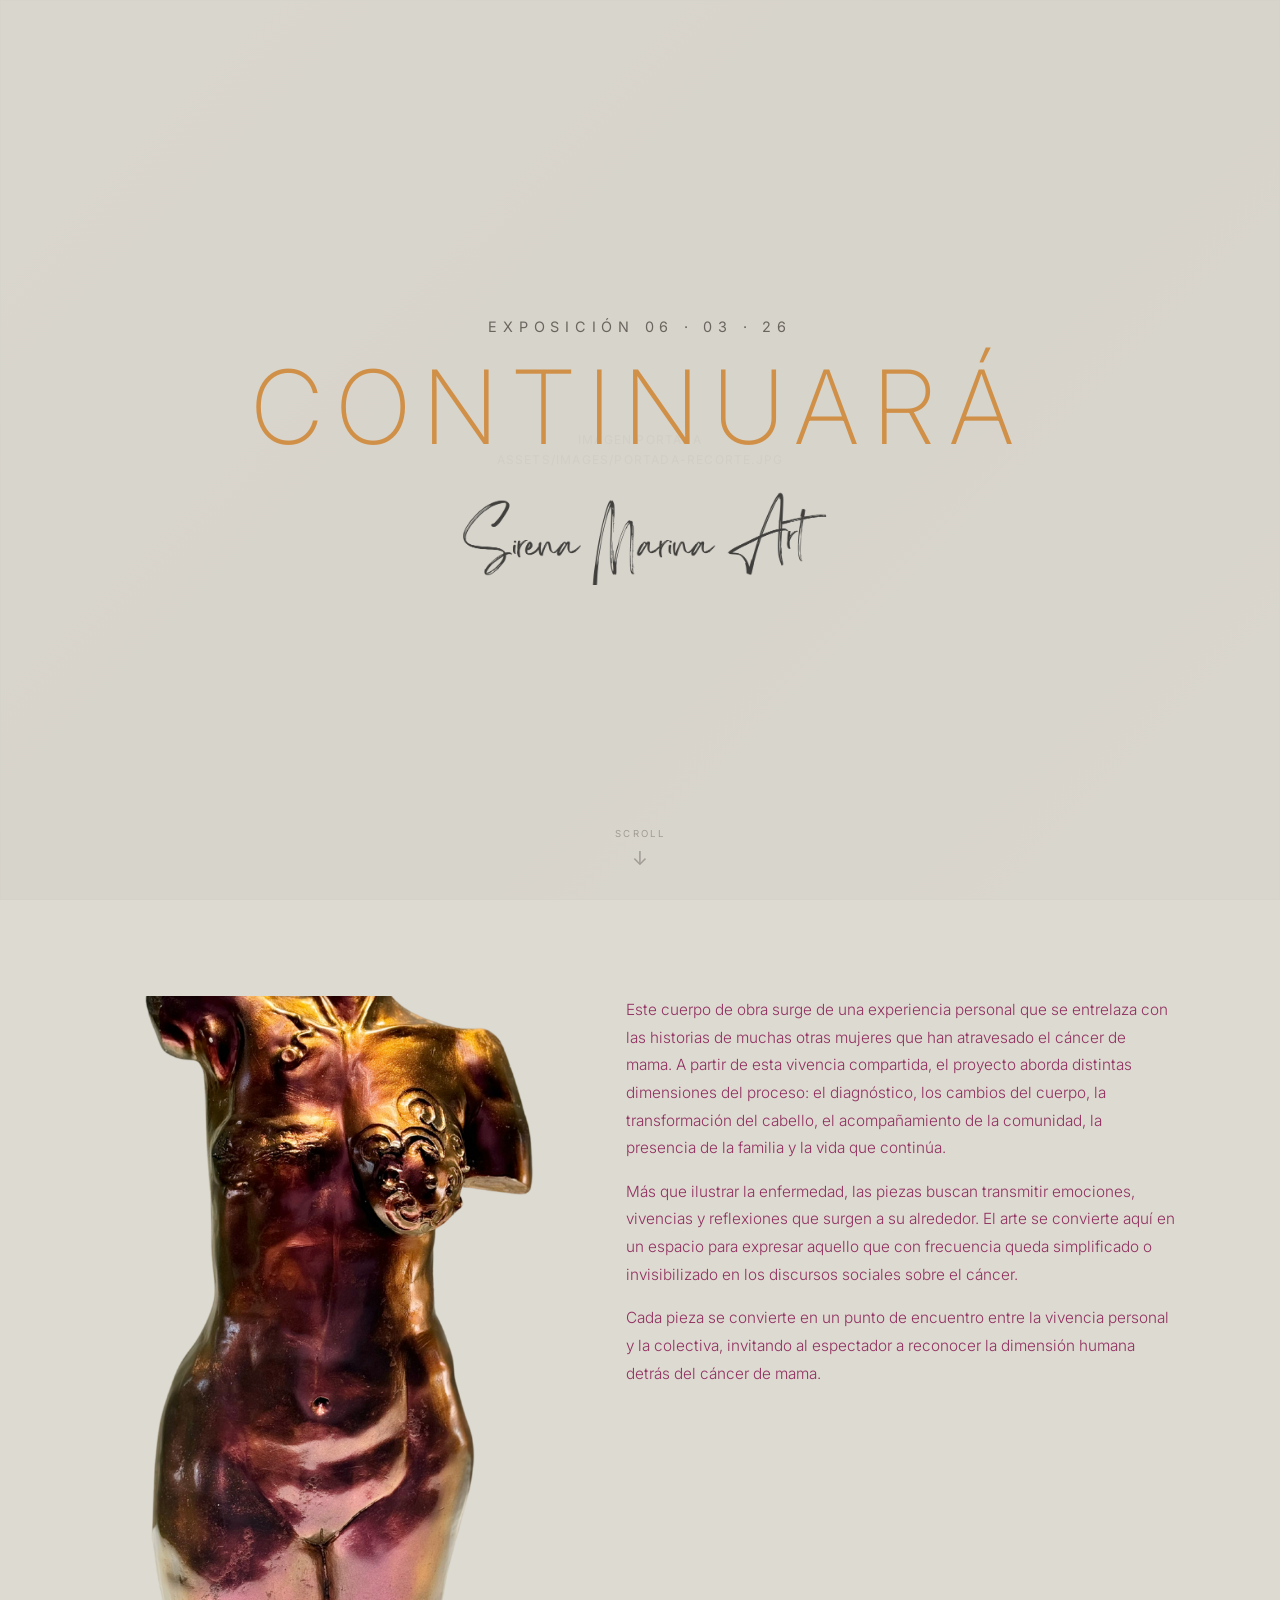
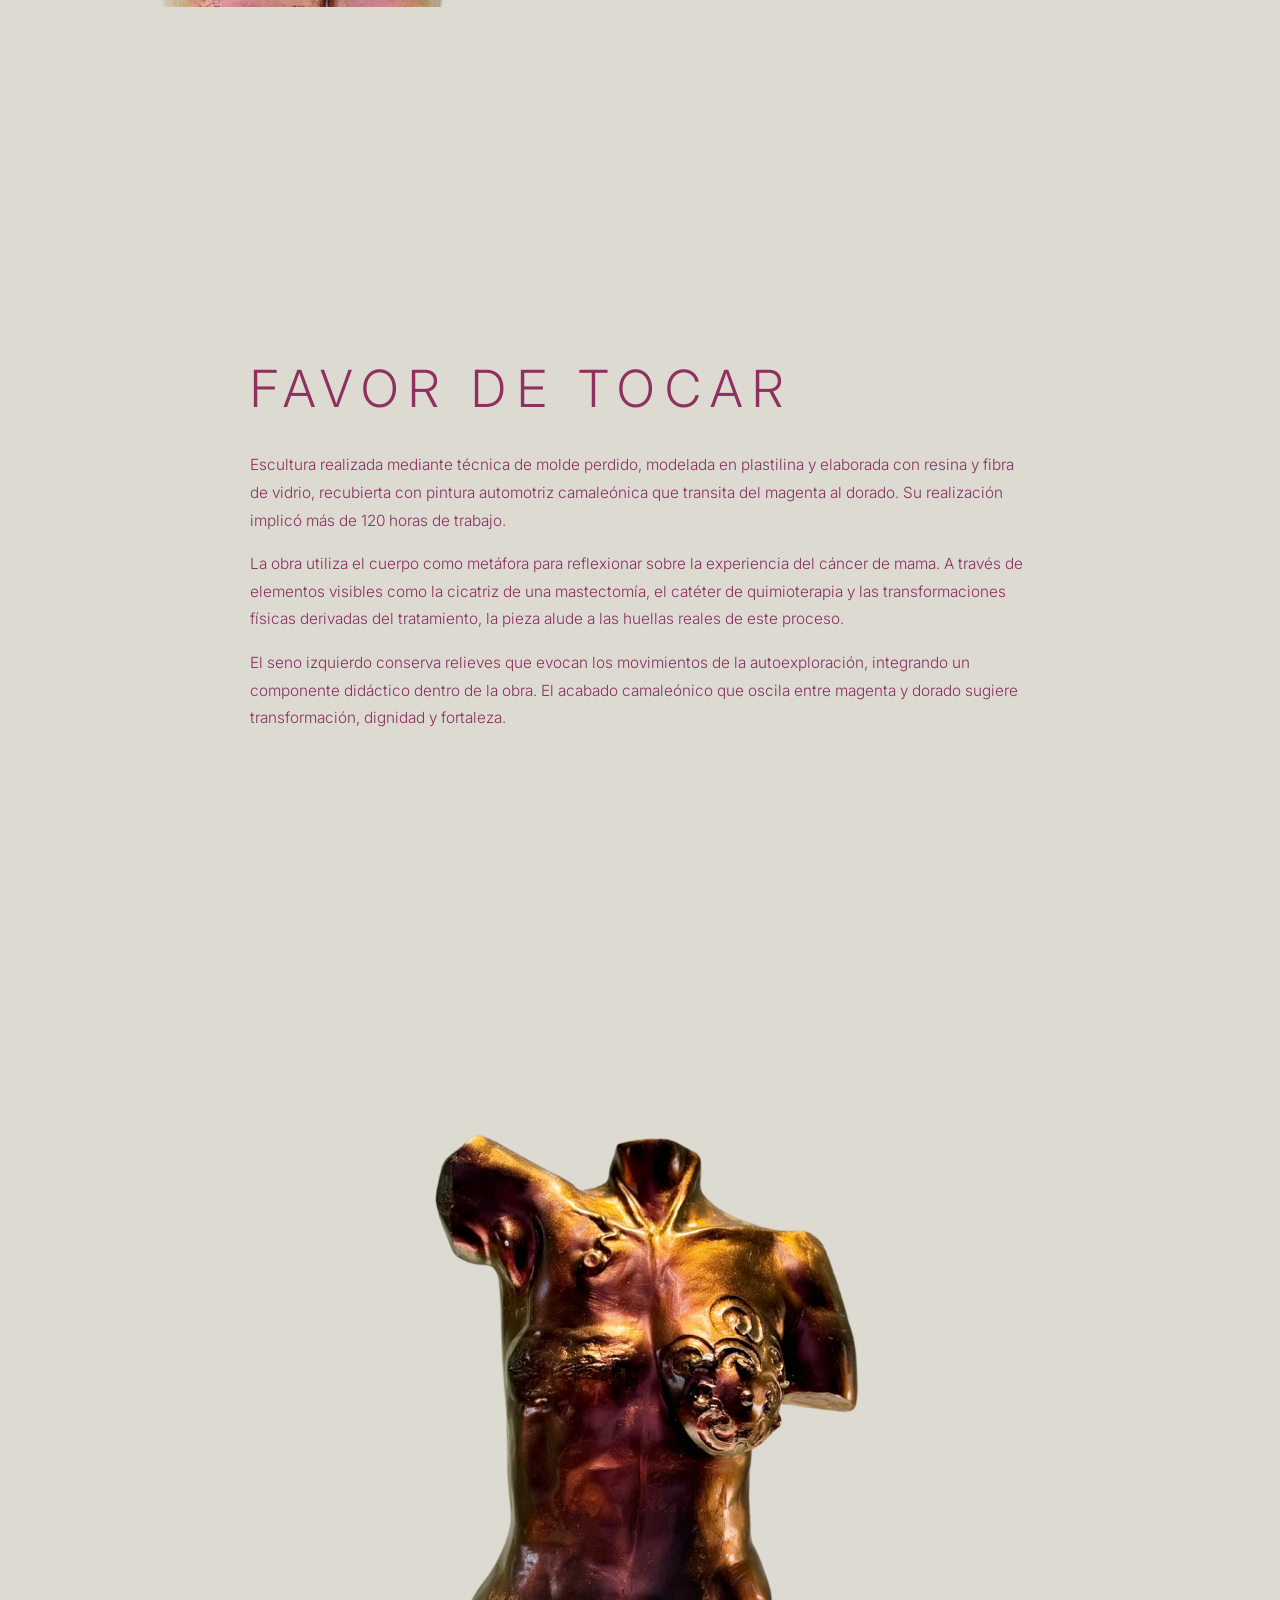
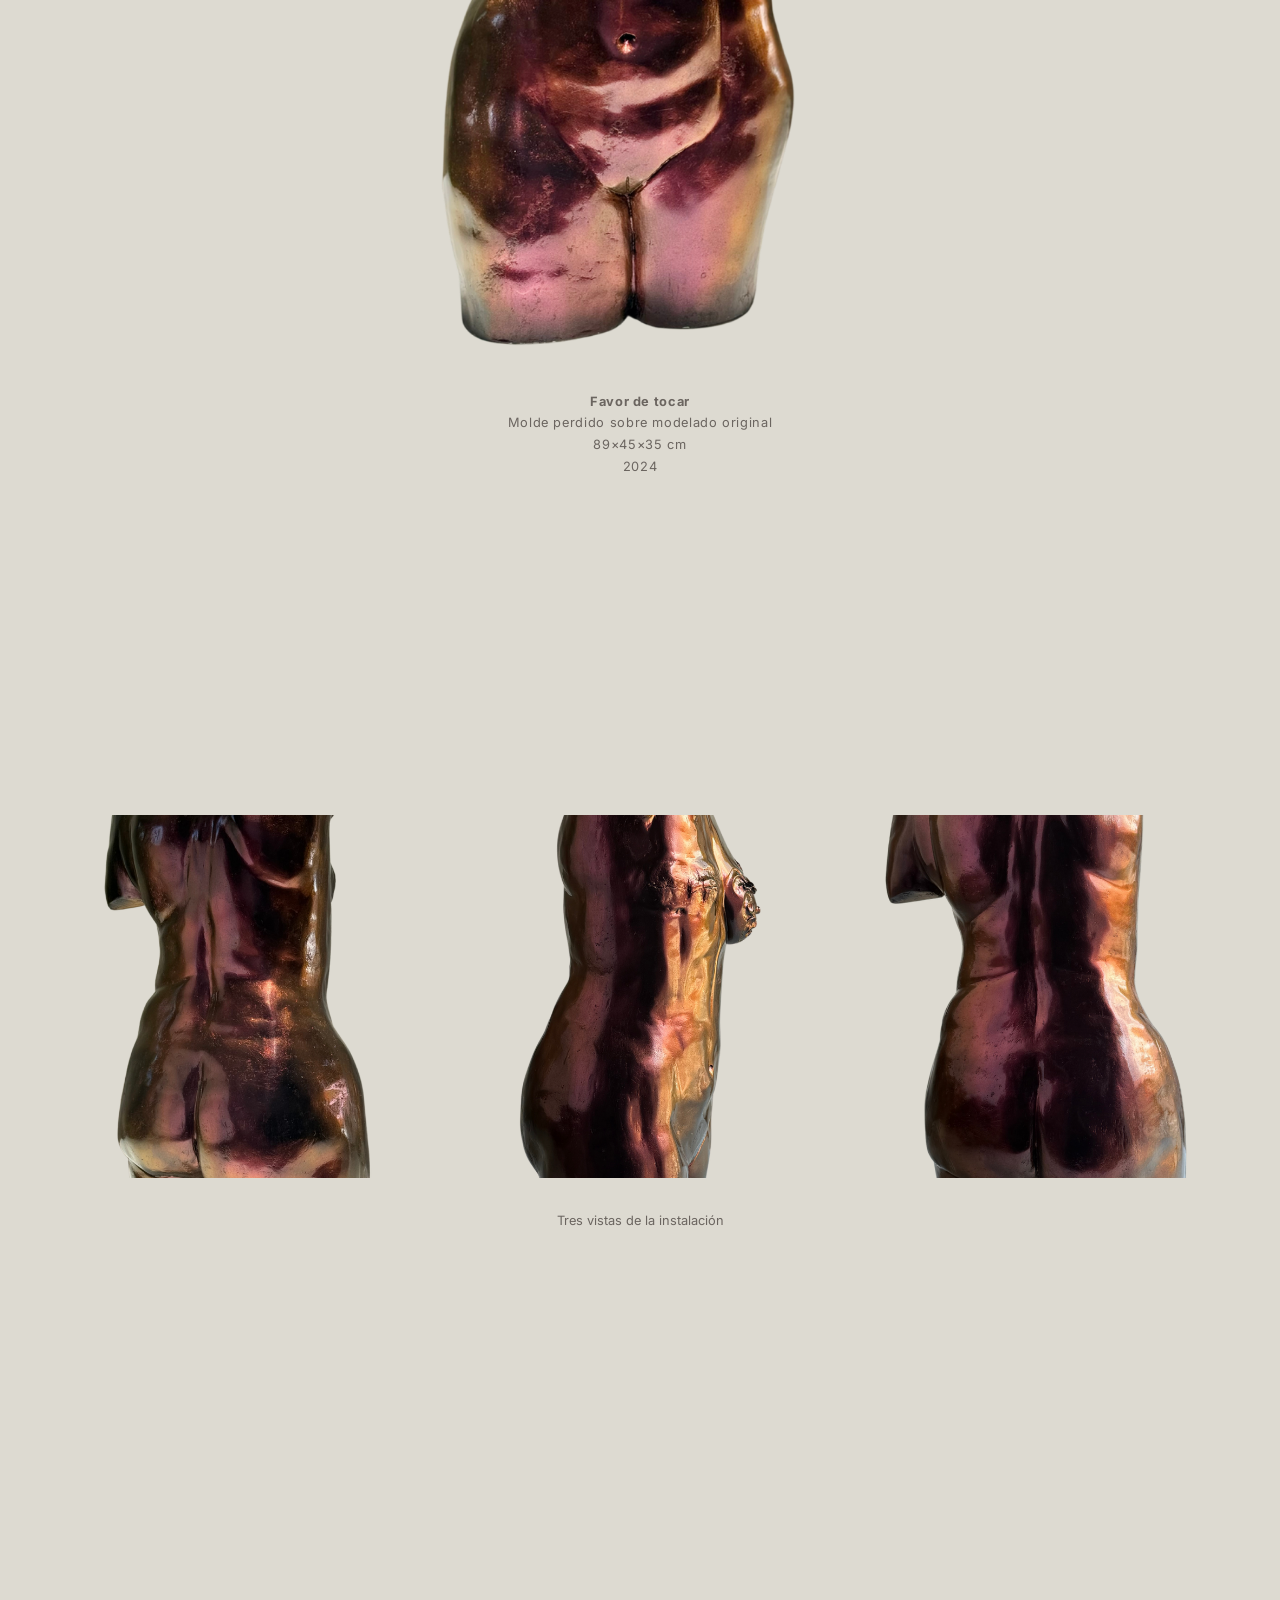
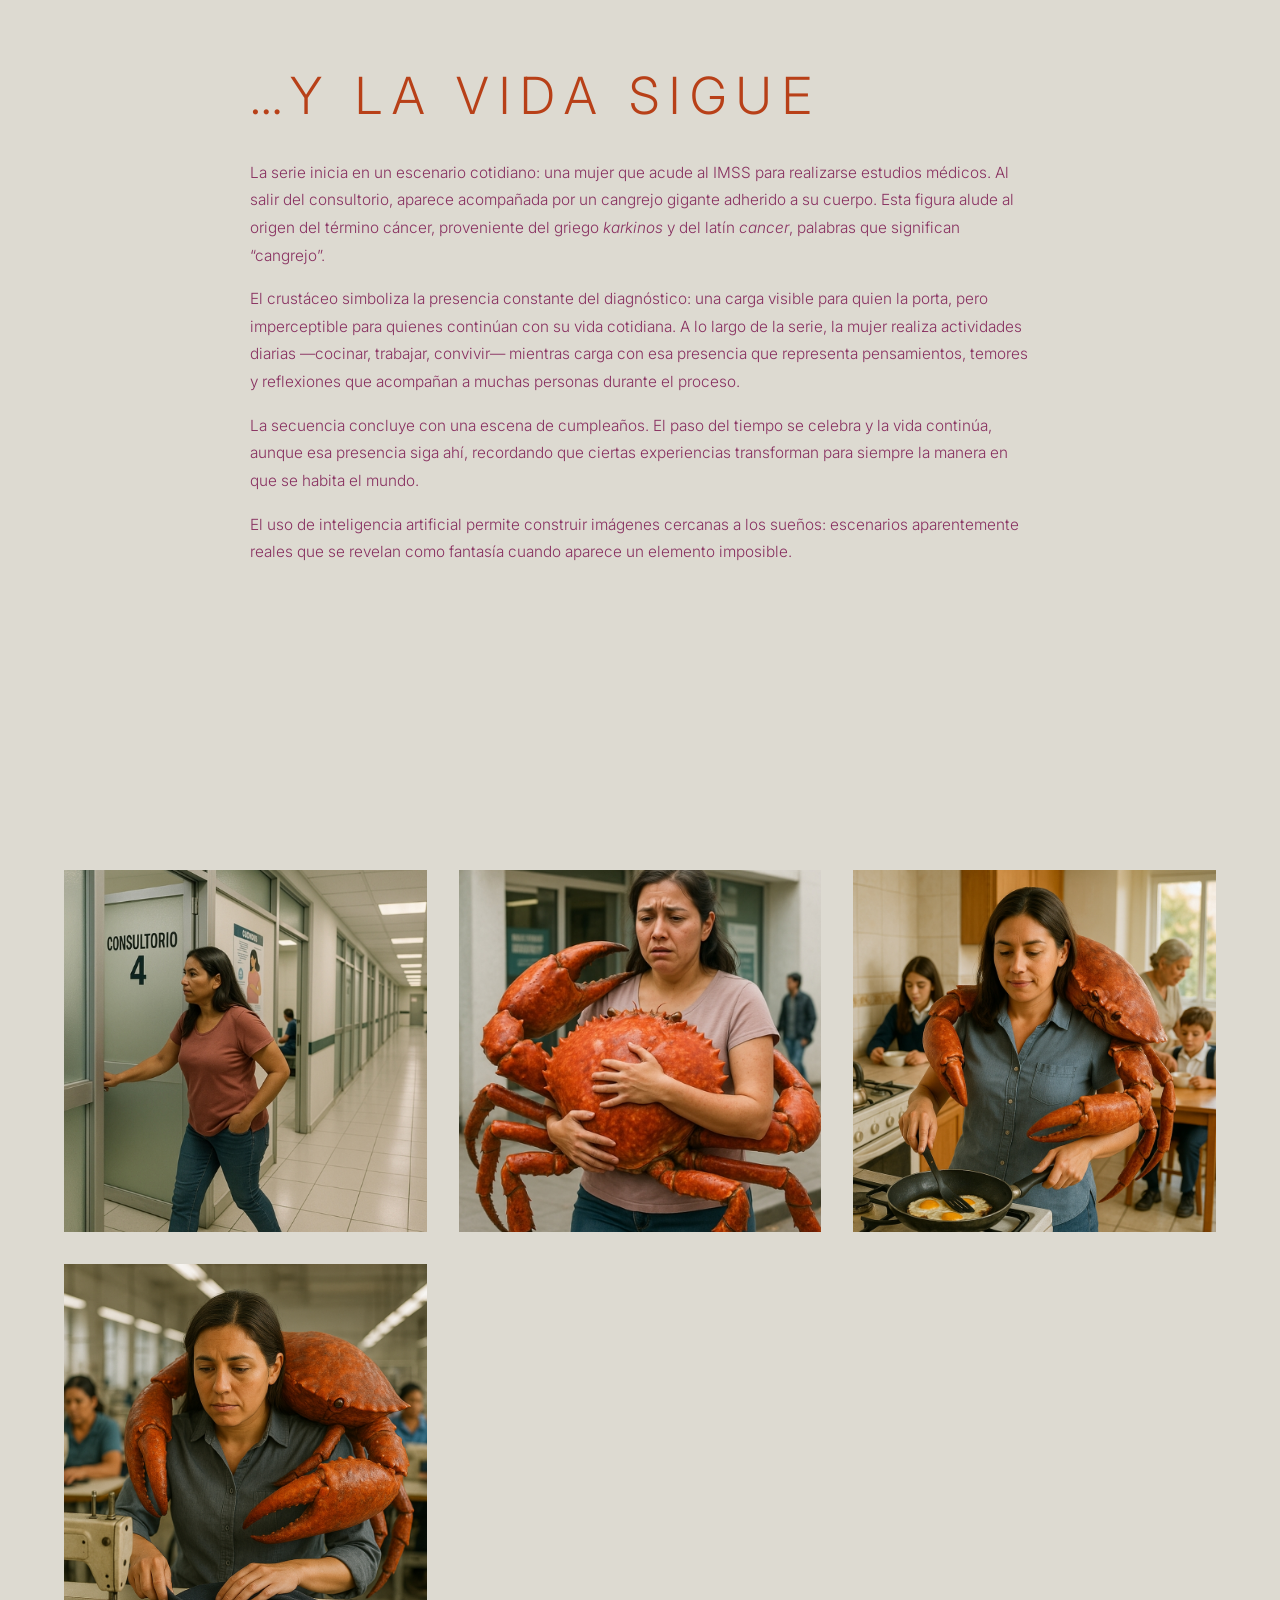
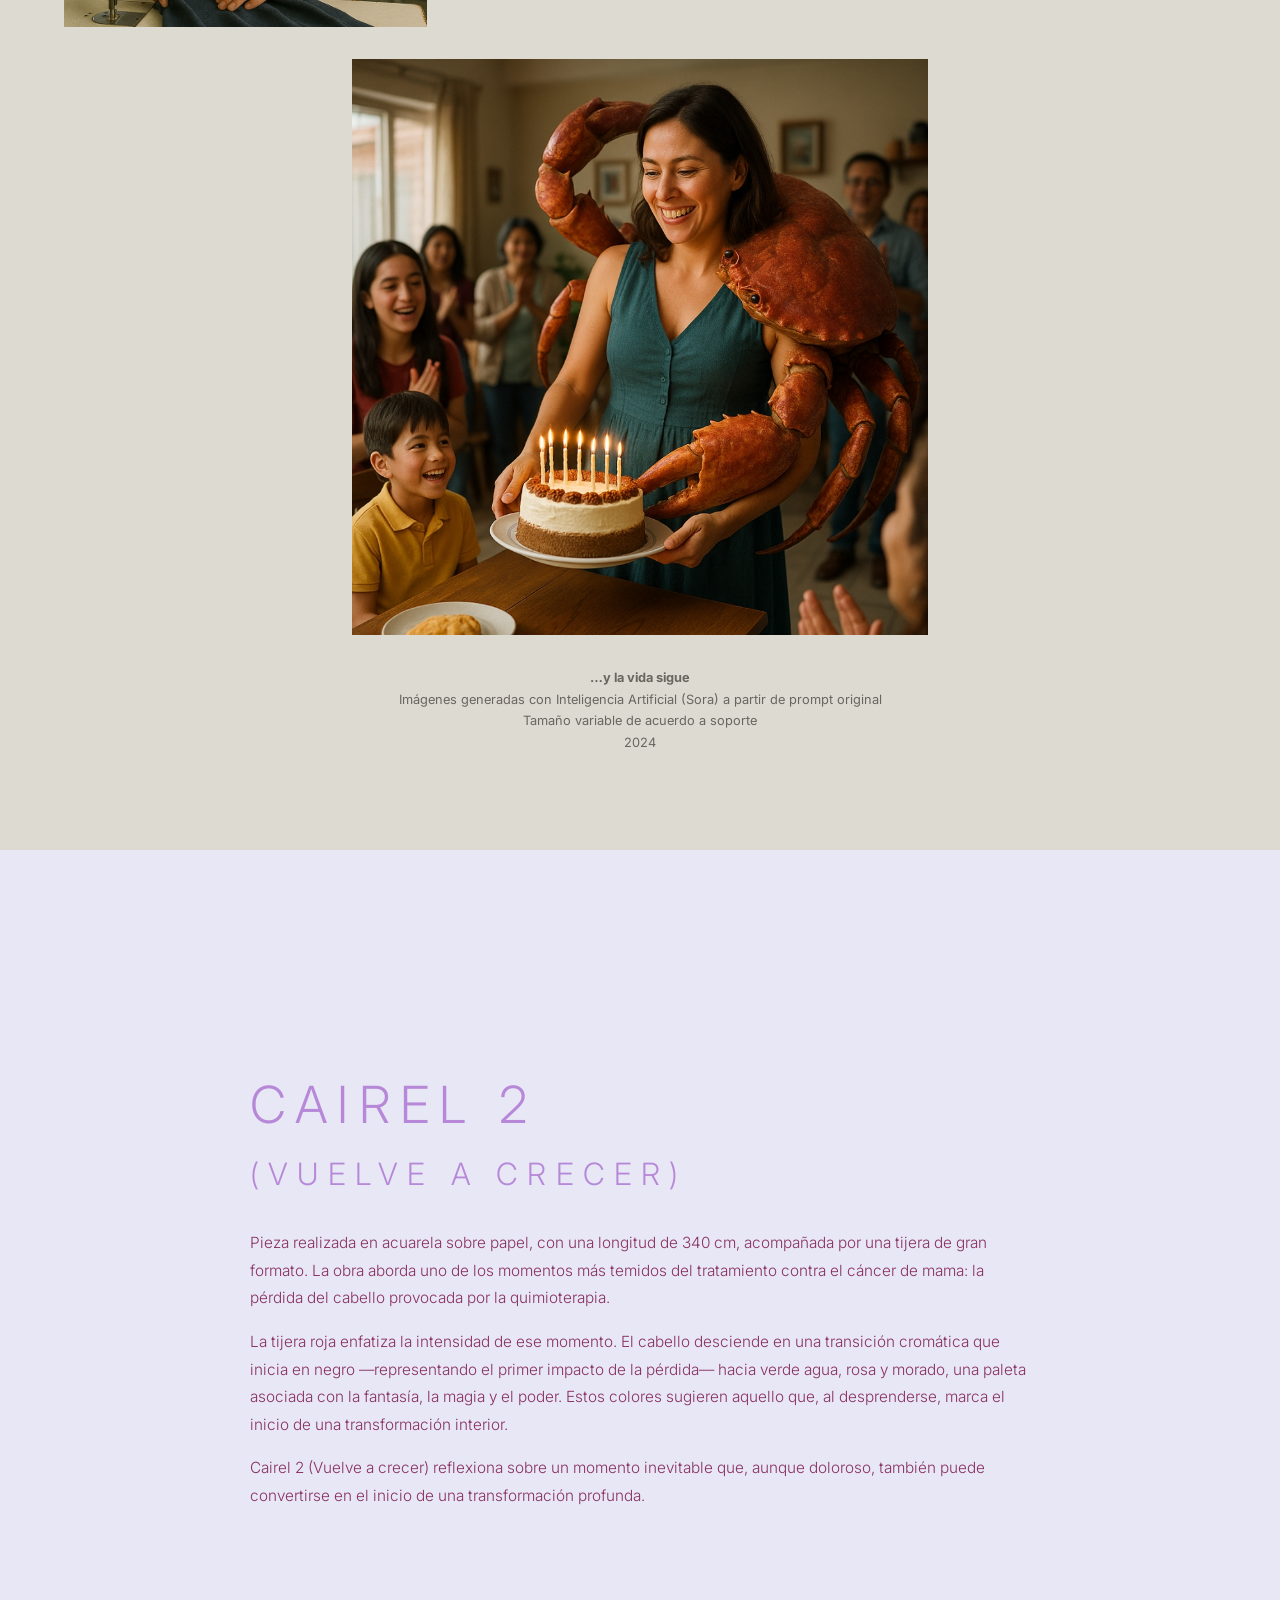
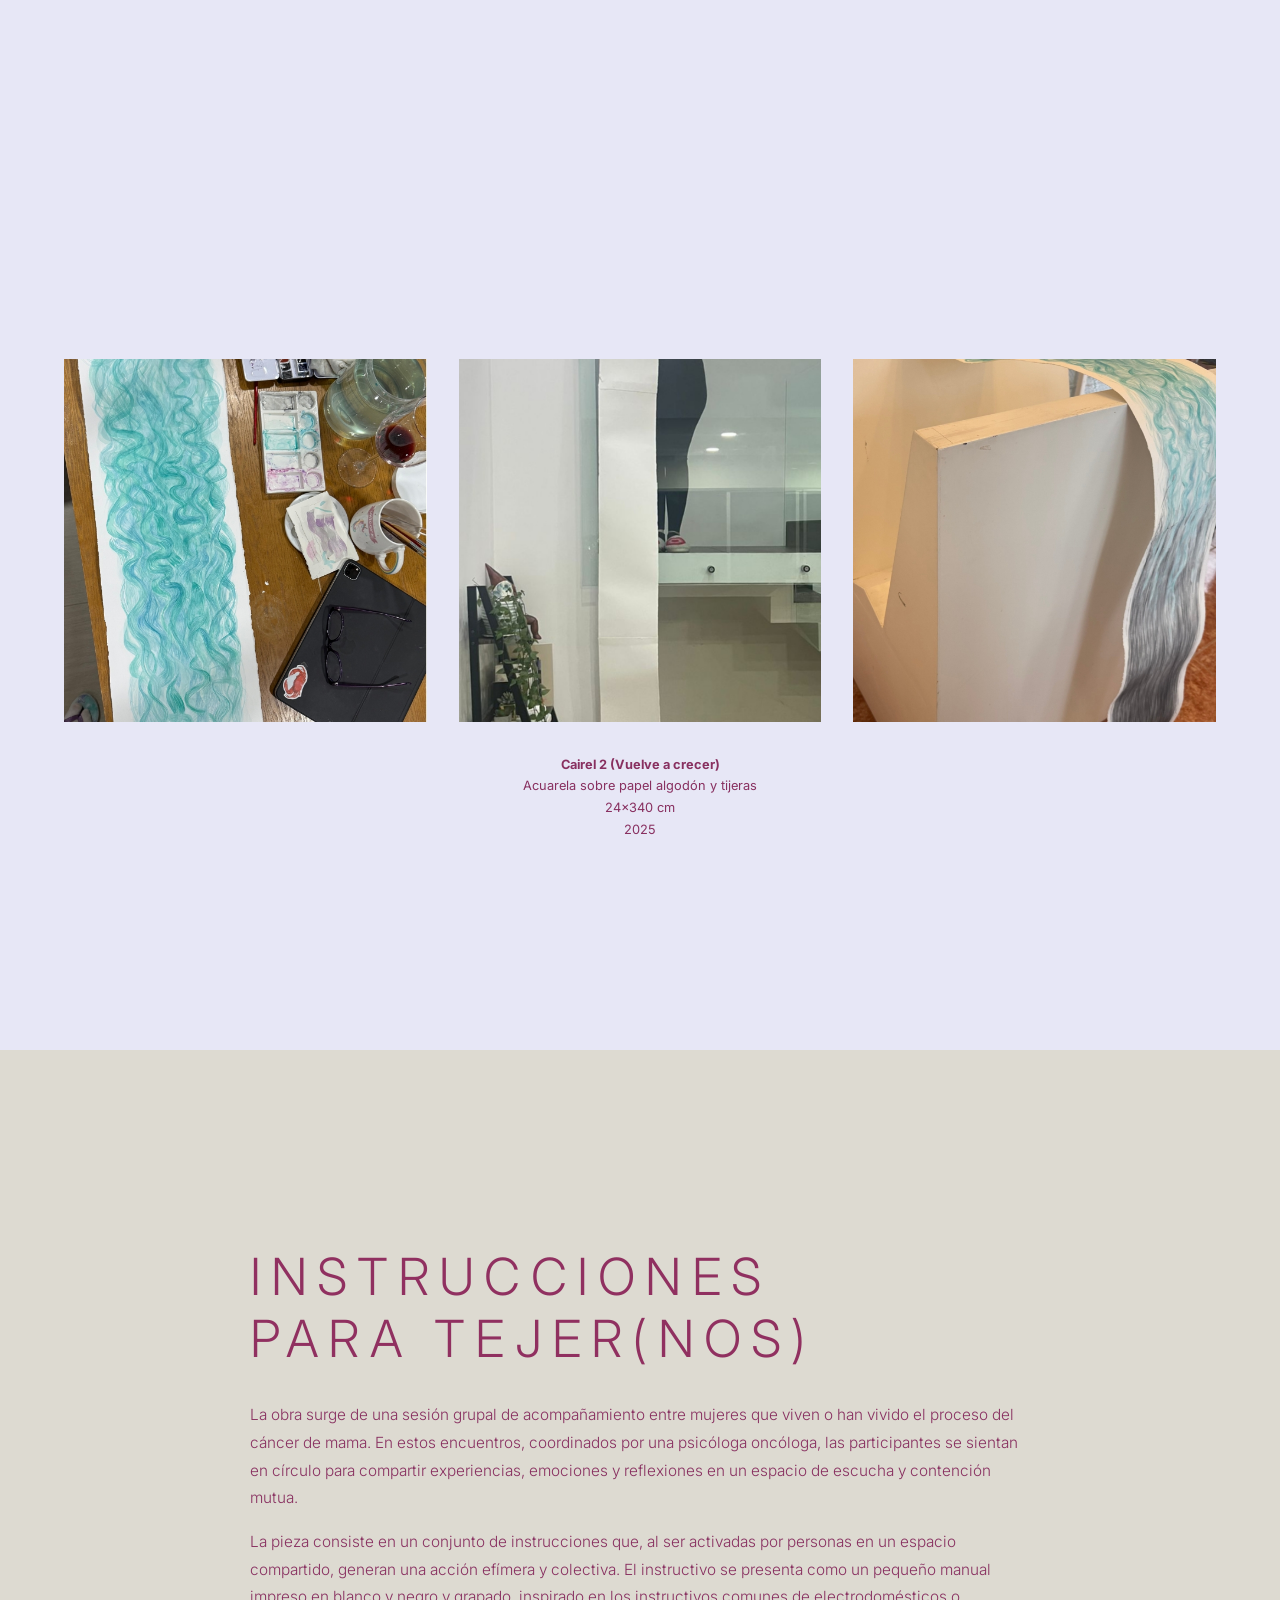
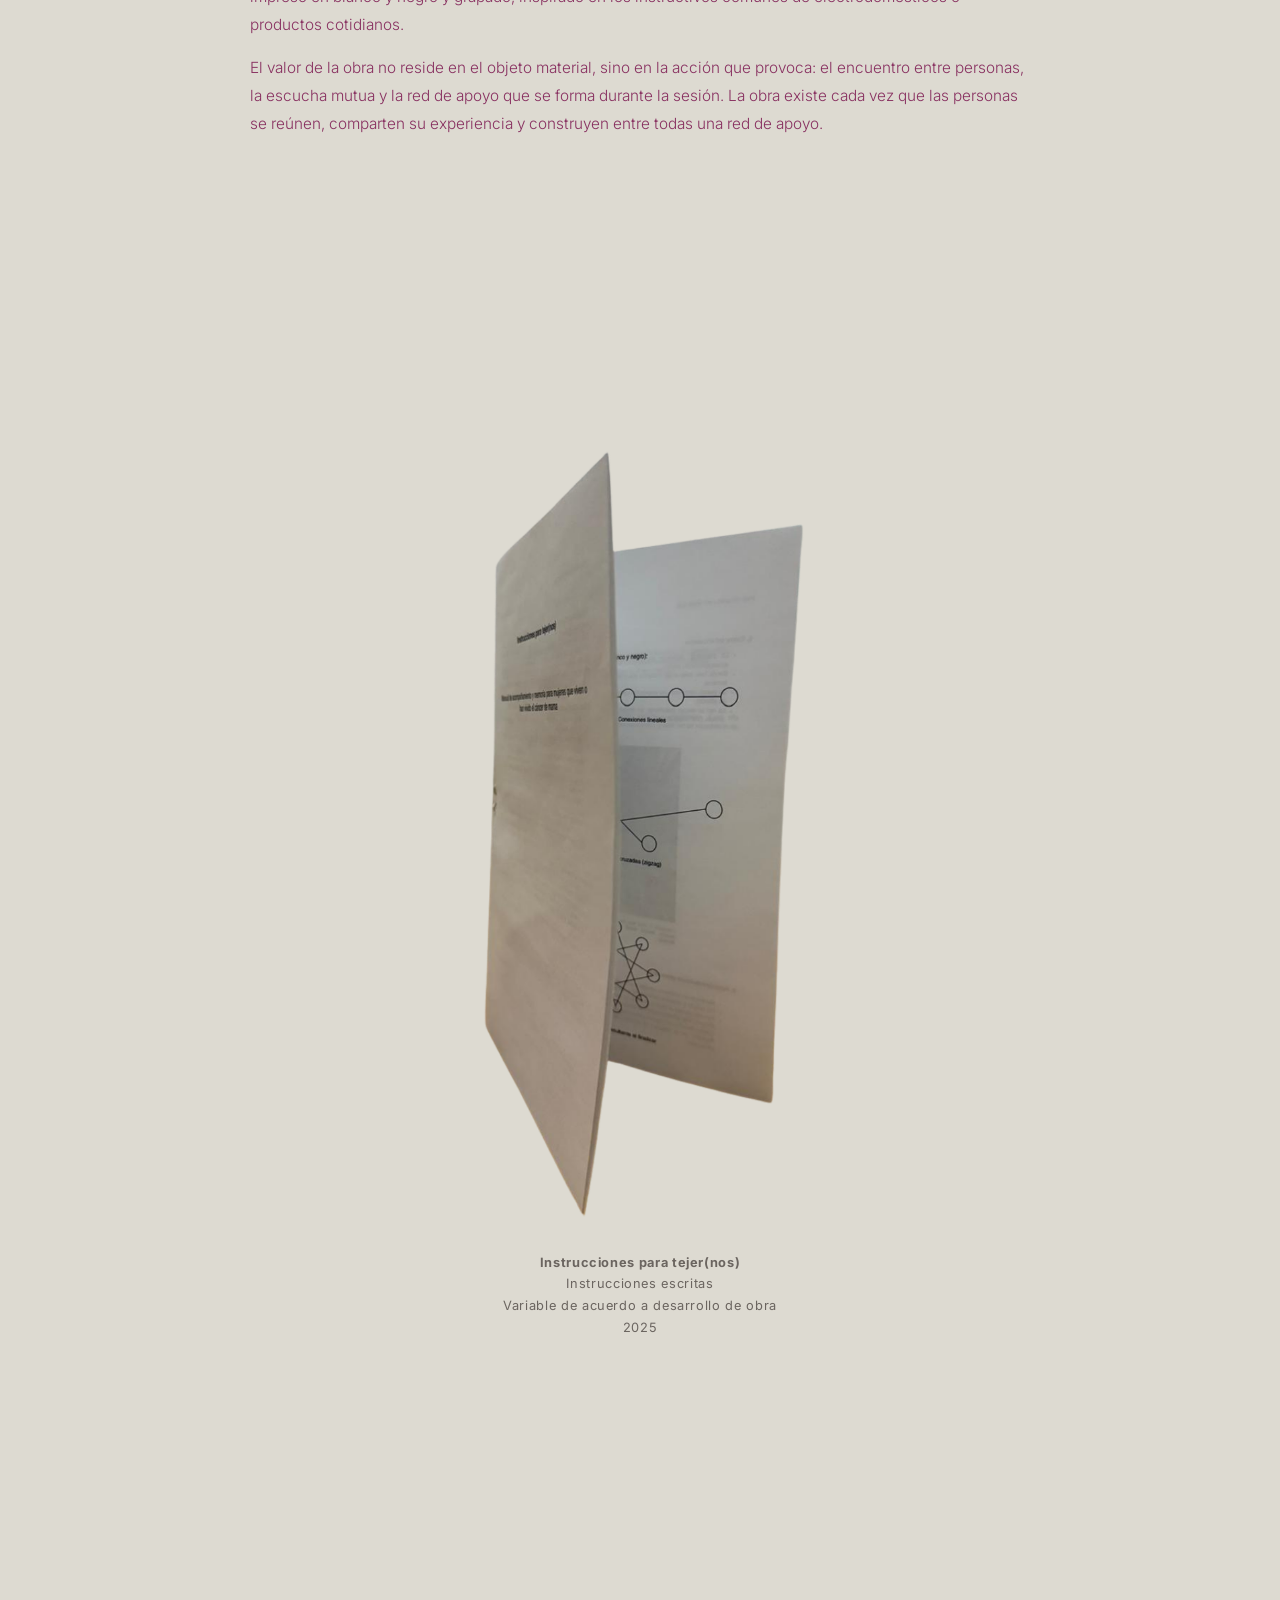
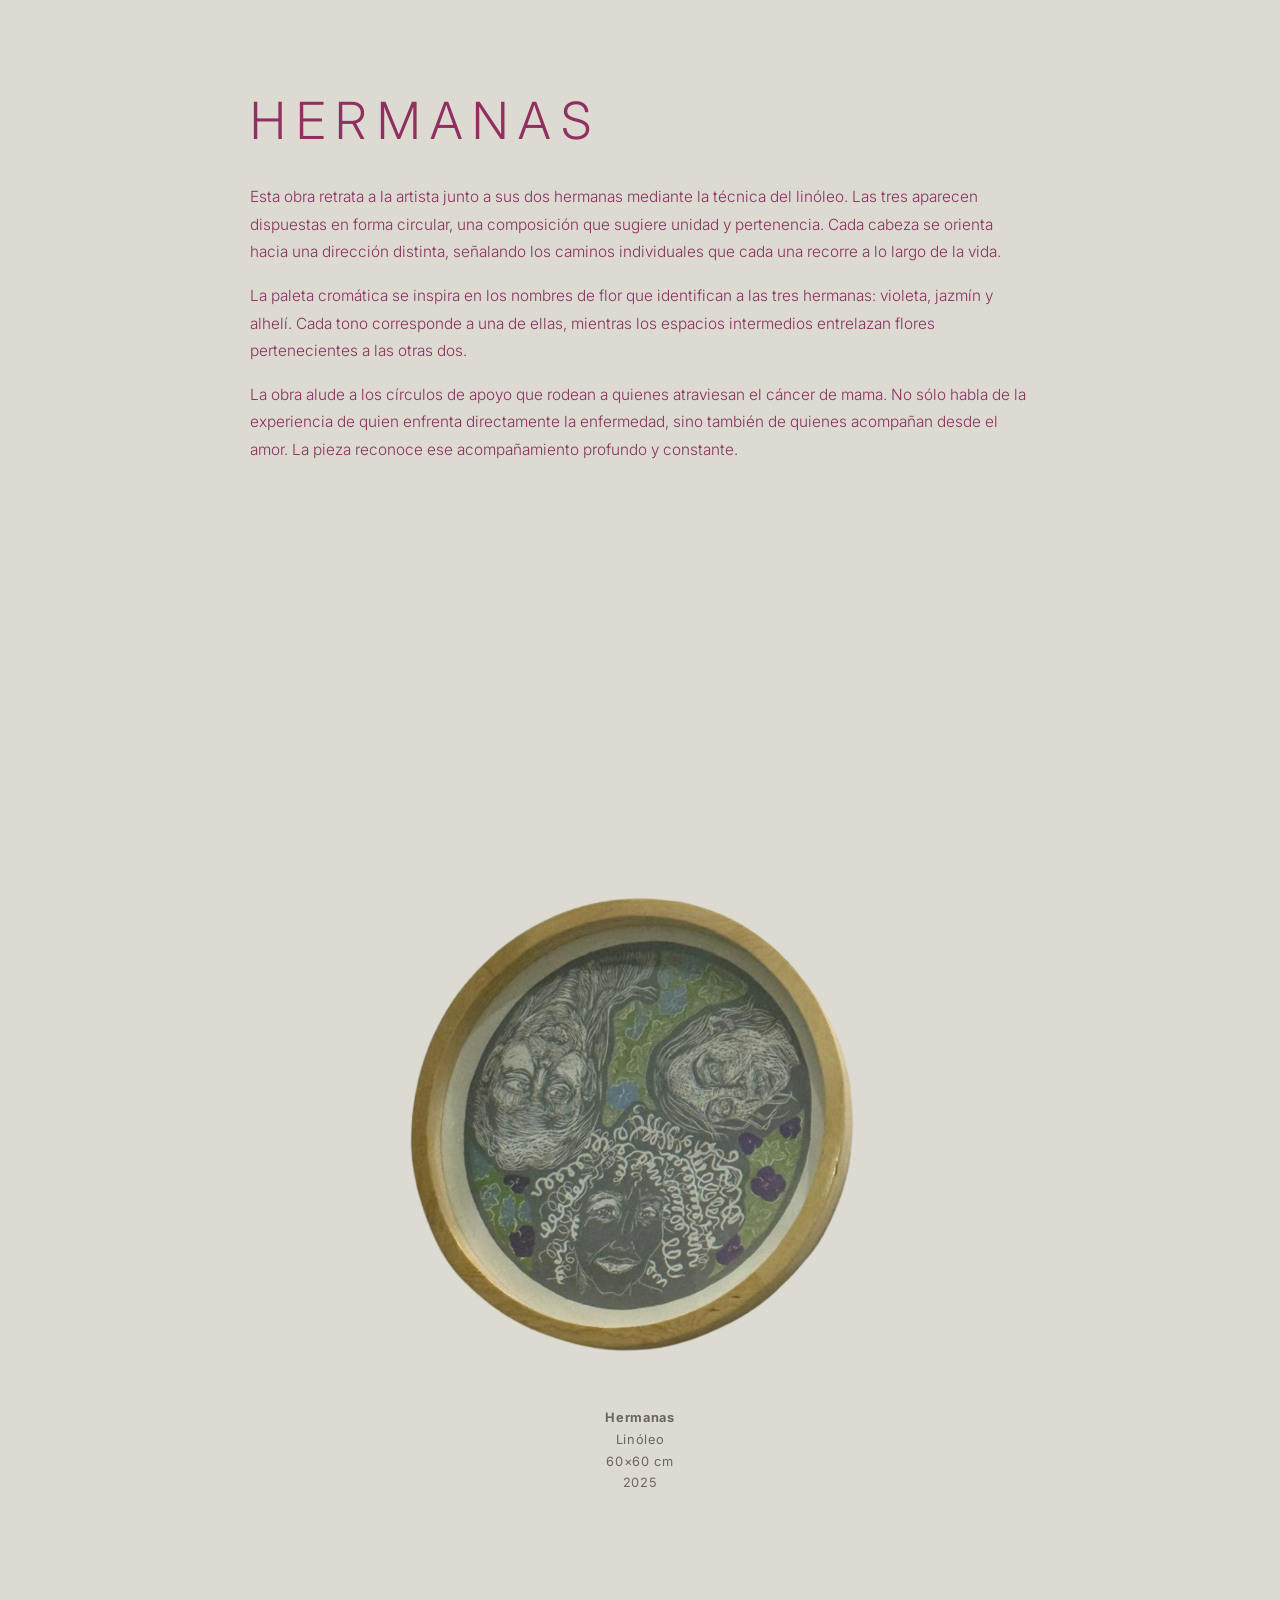
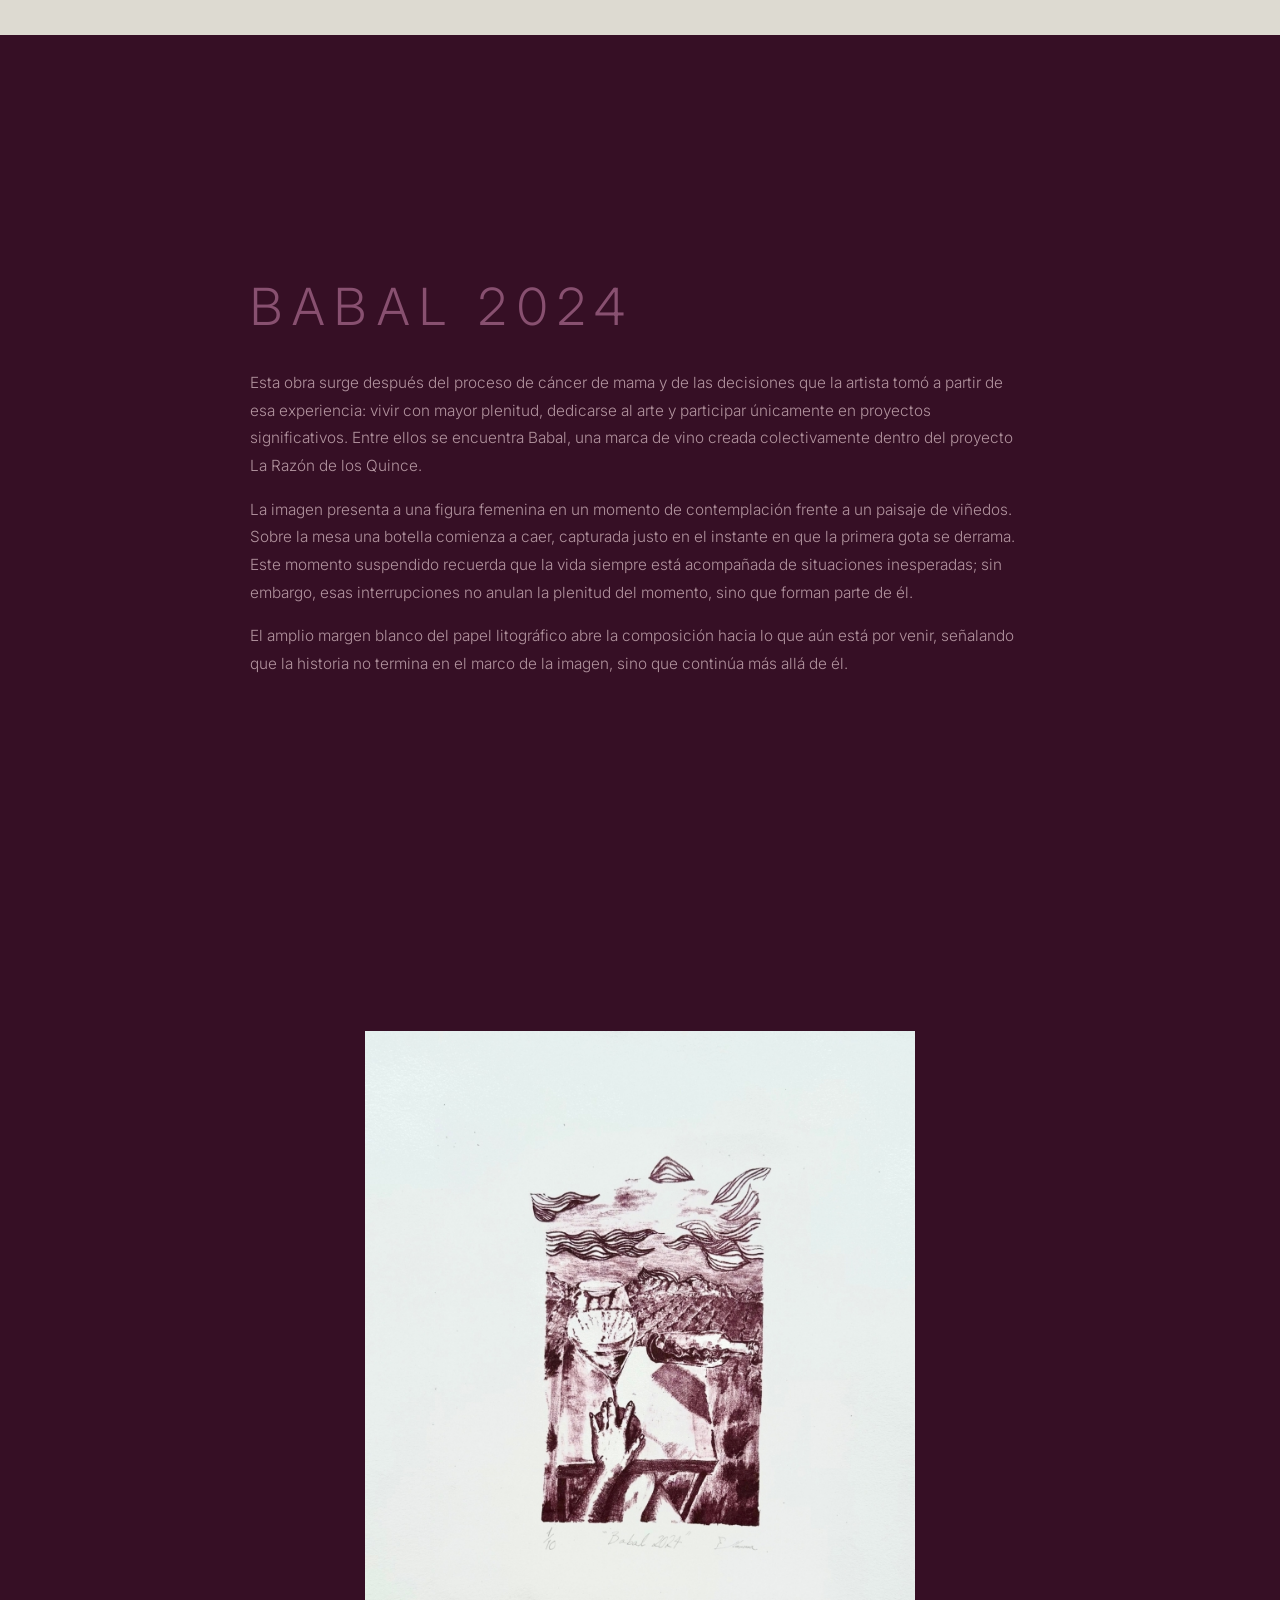
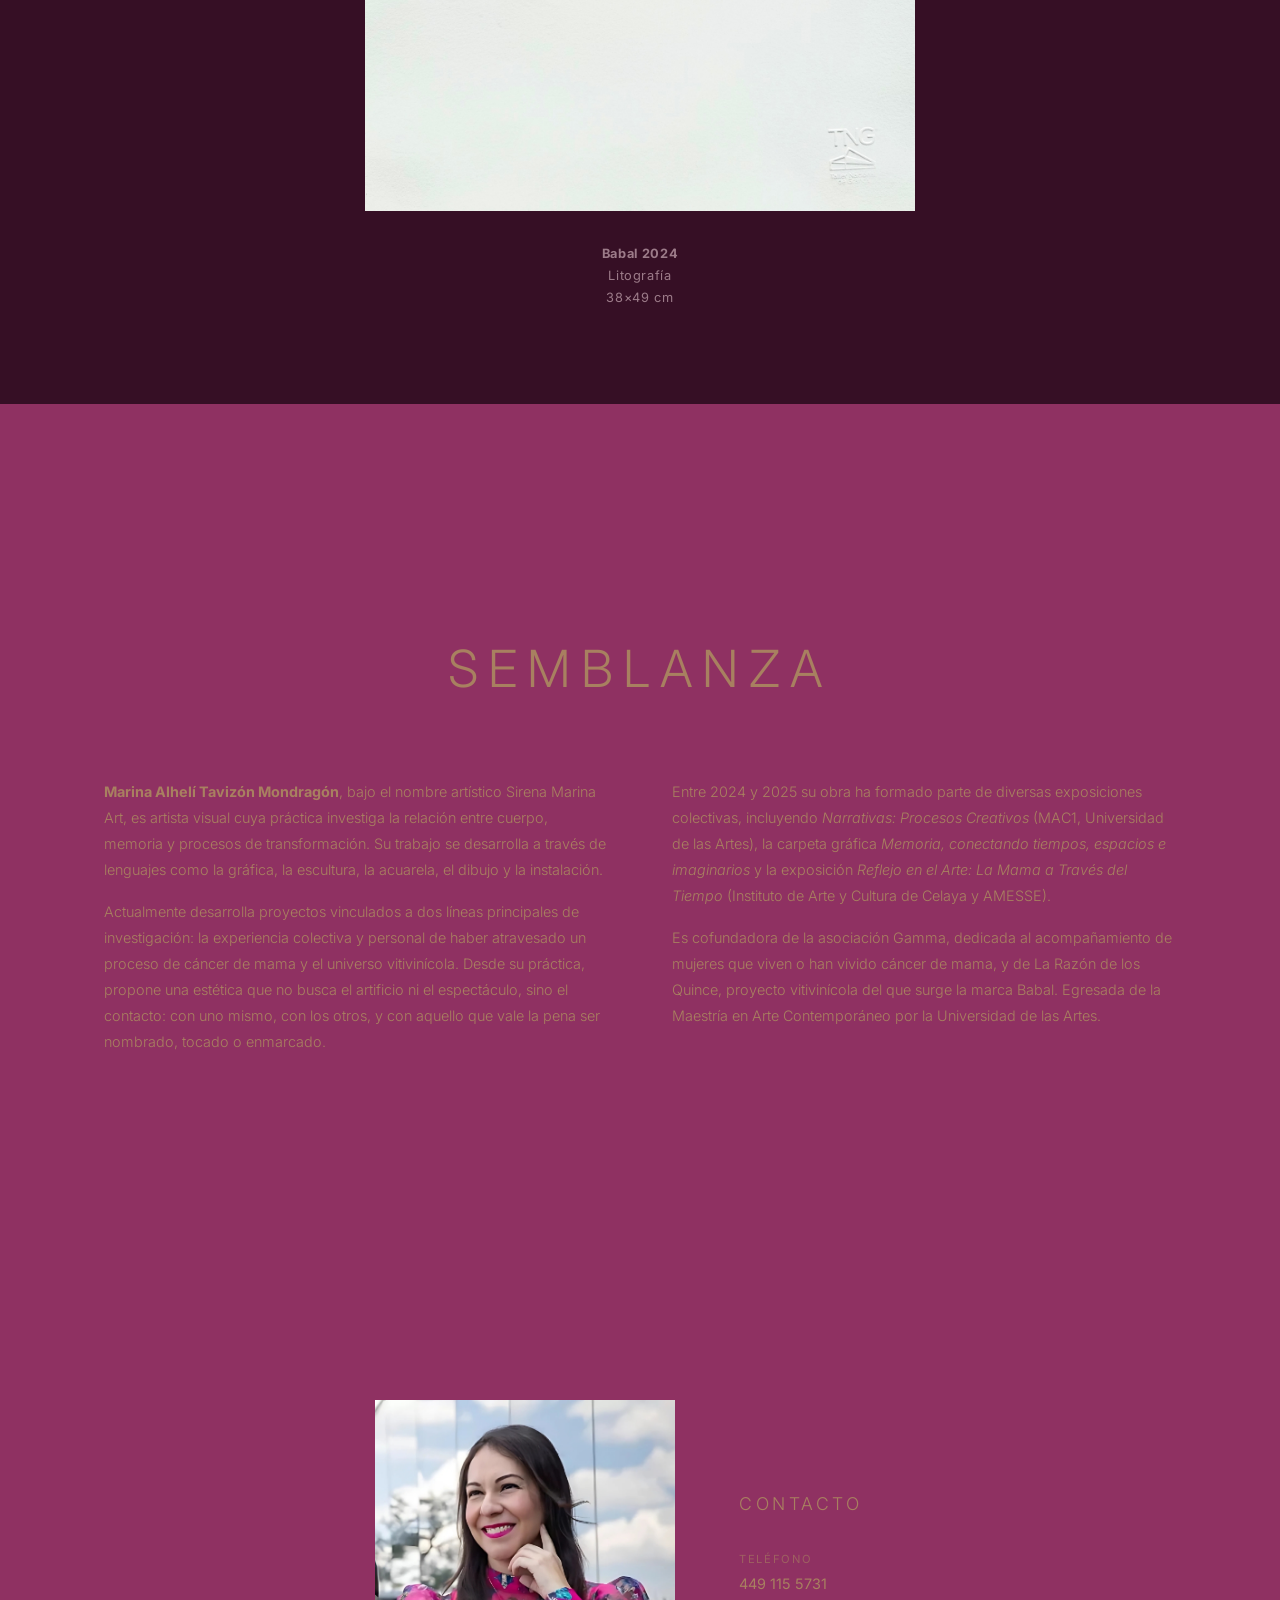
==== exposicion060326/index.html @ b0c39614 "Sitio web Sirena Marina Art — versión inicial Sitio estático con estética de museo contemporáneo par" ====
<!DOCTYPE html>
<html lang="es">
<head>
  <meta charset="UTF-8">
  <meta name="viewport" content="width=device-width, initial-scale=1.0">
  <title>Guía de Exposición — Sirena Marina Art — 06·03·26</title>
  <meta name="description" content="Guía digital de exposición. Sirena Marina Art — Marina Alhelí Tavizón Mondragón. Gráfica, escultura, acuarela e instalación.">
  <meta property="og:title" content="Sirena Marina Art — Guía de Exposición">
  <meta property="og:description" content="Guía digital de exposición 06·03·26">
  <meta property="og:type" content="website">
  <meta property="og:image" content="../assets/images/og-image.jpg">
  <link rel="preconnect" href="https://fonts.googleapis.com">
  <link rel="preconnect" href="https://fonts.gstatic.com" crossorigin>
  <link href="https://fonts.googleapis.com/css2?family=Inter:wght@200;300;400&display=swap" rel="stylesheet">
  <link rel="stylesheet" href="../css/styles.css">
</head>
<body>

  <!-- ====== NAV FLOTANTE ====== -->
  <nav class="expo-nav" id="expoNav">
    <span class="expo-nav__brand"><img src="../assets/logos/sirenamarinart.png" alt="Sirena Marina Art" class="nav-logo"></span>
    <a href="../" class="expo-nav__home">Inicio</a>
  </nav>

  <!-- ============================================================
       LÁMINA 1 — PORTADA
       "CONTINUARÁ" + "SIRENA MARINA ART"
       ============================================================ -->
  <section class="lamina-portada" id="portada">
    <!-- Imagen de fondo (la imagen recortada de portada) -->
    <!-- Reemplazar src con imagen real: assets/images/portada-recorte.jpg -->
    <div class="placeholder-img lamina-portada__img" style="position:absolute;inset:0;opacity:0.15;" aria-hidden="true">
      <span>Imagen portada<br>assets/images/portada-recorte.jpg</span>
    </div>
    <div class="lamina-portada__content fade-in">
      <p class="lamina-portada__pre">Exposición 06 &middot; 03 &middot; 26</p>
      <h1 class="lamina-portada__title">Continuará</h1>
      <p class="lamina-portada__artist"><img src="../assets/logos/sirenamarinart.png" alt="Sirena Marina Art" class="portada__logo"></p>
    </div>
    <div class="scroll-indicator" aria-hidden="true">
      <span class="scroll-indicator__text">Scroll</span>
      <span class="scroll-indicator__arrow">&darr;</span>
    </div>
  </section>

  <!-- ============================================================
       LÁMINA 2 — STATEMENT CURATORIAL
       Texto largo en magenta sobre fondo galería, imagen a la izquierda
       ============================================================ -->
  <section class="lamina-statement lamina--gallery" id="statement">
    <div class="lamina-statement__inner">
      <img class="lamina-statement__img fade-in" src="../assets/images/favor de tocar 1.png" alt="Favor de tocar — escultura, imagen del statement curatorial" loading="lazy" style="object-fit:cover;">
      <div class="lamina-statement__text body-text fade-in">
        <p>
          Este cuerpo de obra surge de una experiencia personal que se entrelaza con las historias de muchas otras mujeres que han atravesado el cáncer de mama. A partir de esta vivencia compartida, el proyecto aborda distintas dimensiones del proceso: el diagnóstico, los cambios del cuerpo, la transformación del cabello, el acompañamiento de la comunidad, la presencia de la familia y la vida que continúa.
        </p>
        <p>
          Más que ilustrar la enfermedad, las piezas buscan transmitir emociones, vivencias y reflexiones que surgen a su alrededor. El arte se convierte aquí en un espacio para expresar aquello que con frecuencia queda simplificado o invisibilizado en los discursos sociales sobre el cáncer.
        </p>
        <p>
          Cada pieza se convierte en un punto de encuentro entre la vivencia personal y la colectiva, invitando al espectador a reconocer la dimensión humana detrás del cáncer de mama.
        </p>
      </div>
    </div>
  </section>

  <!-- ============================================================
       LÁMINA 3 — FAVOR DE TOCAR (texto)
       ============================================================ -->
  <section class="lamina-texto lamina--gallery" id="favor-de-tocar">
    <div class="lamina-texto__inner fade-in">
      <h2 class="heading-lg lamina-texto__title">Favor de tocar</h2>
      <div class="lamina-texto__body body-text">
        <p>
          Escultura realizada mediante técnica de molde perdido, modelada en plastilina y elaborada con resina y fibra de vidrio, recubierta con pintura automotriz camaleónica que transita del magenta al dorado. Su realización implicó más de 120 horas de trabajo.
        </p>
        <p>
          La obra utiliza el cuerpo como metáfora para reflexionar sobre la experiencia del cáncer de mama. A través de elementos visibles como la cicatriz de una mastectomía, el catéter de quimioterapia y las transformaciones físicas derivadas del tratamiento, la pieza alude a las huellas reales de este proceso.
        </p>
        <p>
          El seno izquierdo conserva relieves que evocan los movimientos de la autoexploración, integrando un componente didáctico dentro de la obra. El acabado camaleónico que oscila entre magenta y dorado sugiere transformación, dignidad y fortaleza.
        </p>
      </div>
    </div>
  </section>

  <!-- ============================================================
       LÁMINA 4 — FAVOR DE TOCAR (imagen + ficha técnica)
       ============================================================ -->
  <section class="lamina-imagen lamina--gallery">
    <div class="lamina-imagen__inner fade-in">
      <figure class="lamina-imagen__fig">
        <img src="../assets/images/favor de tocar 1.png" alt="Favor de tocar — vista principal de la escultura" loading="lazy" style="max-width:500px;margin:0 auto;">
      </figure>
      <p class="lamina-imagen__caption">
        <strong>Favor de tocar</strong><br>
        Molde perdido sobre modelado original<br>
        89&times;45&times;35 cm<br>
        2024
      </p>
    </div>
  </section>

  <!-- ============================================================
       LÁMINA 5 — FAVOR DE TOCAR (3 vistas)
       ============================================================ -->
  <section class="lamina-multi lamina--gallery">
    <div class="lamina-multi__inner fade-in">
      <div class="lamina-multi__grid">
        <img class="lamina-multi__img" src="../assets/images/favor de tocar 2.png" alt="Favor de tocar — vista trasera" loading="lazy" style="object-fit:cover;">
        <img class="lamina-multi__img" src="../assets/images/favor de tocar 3.png" alt="Favor de tocar — vista lateral" loading="lazy" style="object-fit:cover;">
        <img class="lamina-multi__img" src="../assets/images/favor de tocar 4.png" alt="Favor de tocar — vista posterior" loading="lazy" style="object-fit:cover;">
      </div>
      <p class="lamina-multi__caption">Tres vistas de la instalación</p>
    </div>
  </section>

  <!-- ============================================================
       LÁMINA 6 — …Y LA VIDA SIGUE (texto)
       ============================================================ -->
  <section class="lamina-texto lamina--gallery lamina--naranja" id="vida-sigue">
    <div class="lamina-texto__inner fade-in">
      <h2 class="heading-lg lamina-texto__title">…y la vida sigue</h2>
      <div class="lamina-texto__body body-text">
        <p>
          La serie inicia en un escenario cotidiano: una mujer que acude al IMSS para realizarse estudios médicos. Al salir del consultorio, aparece acompañada por un cangrejo gigante adherido a su cuerpo. Esta figura alude al origen del término cáncer, proveniente del griego <em>karkinos</em> y del latín <em>cancer</em>, palabras que significan &ldquo;cangrejo&rdquo;.
        </p>
        <p>
          El crustáceo simboliza la presencia constante del diagnóstico: una carga visible para quien la porta, pero imperceptible para quienes continúan con su vida cotidiana. A lo largo de la serie, la mujer realiza actividades diarias &mdash;cocinar, trabajar, convivir&mdash; mientras carga con esa presencia que representa pensamientos, temores y reflexiones que acompañan a muchas personas durante el proceso.
        </p>
        <p>
          La secuencia concluye con una escena de cumpleaños. El paso del tiempo se celebra y la vida continúa, aunque esa presencia siga ahí, recordando que ciertas experiencias transforman para siempre la manera en que se habita el mundo.
        </p>
        <p>
          El uso de inteligencia artificial permite construir imágenes cercanas a los sueños: escenarios aparentemente reales que se revelan como fantasía cuando aparece un elemento imposible.
        </p>
      </div>
    </div>
  </section>

  <!-- ============================================================
       LÁMINA 7 — …Y LA VIDA SIGUE (storyboard + créditos)
       ============================================================ -->
  <section class="lamina-multi lamina--gallery">
    <div class="lamina-multi__inner fade-in">
      <div class="lamina-multi__grid lamina-multi__grid--vida">
        <img class="lamina-multi__img" src="../assets/images/y la vida sigue 1.jpg" alt="…y la vida sigue — consultorio IMSS" loading="lazy" style="object-fit:cover;">
        <img class="lamina-multi__img" src="../assets/images/y la vida sigue 2.jpg" alt="…y la vida sigue — el cangrejo aparece" loading="lazy" style="object-fit:cover;">
        <img class="lamina-multi__img" src="../assets/images/y la vida sigue 3.jpg" alt="…y la vida sigue — cocinando" loading="lazy" style="object-fit:cover;">
        <img class="lamina-multi__img" src="../assets/images/y la vida sigue 4.jpg" alt="…y la vida sigue — trabajando" loading="lazy" style="object-fit:cover;">
        <img class="lamina-multi__img" src="../assets/images/y la vida sigue 5.jpg" alt="…y la vida sigue — cumpleaños" loading="lazy" style="object-fit:cover;">
      </div>
      <p class="lamina-multi__caption">
        <strong>…y la vida sigue</strong><br>
        Imágenes generadas con Inteligencia Artificial (Sora) a partir de prompt original<br>
        Tamaño variable de acuerdo a soporte<br>
        2024
      </p>
    </div>
  </section>

  <!-- ============================================================
       LÁMINA 8 — CAIREL 2 (VUELVE A CRECER) — texto en fondo lavanda
       ============================================================ -->
  <section class="lamina-texto lamina--lavanda" id="cairel">
    <div class="lamina-texto__inner fade-in">
      <h2 class="heading-lg lamina-texto__title">Cairel 2<br><span style="font-size:0.6em;letter-spacing:0.3em;">(Vuelve a crecer)</span></h2>
      <div class="lamina-texto__body body-text">
        <p>
          Pieza realizada en acuarela sobre papel, con una longitud de 340 cm, acompañada por una tijera de gran formato. La obra aborda uno de los momentos más temidos del tratamiento contra el cáncer de mama: la pérdida del cabello provocada por la quimioterapia.
        </p>
        <p>
          La tijera roja enfatiza la intensidad de ese momento. El cabello desciende en una transición cromática que inicia en negro &mdash;representando el primer impacto de la pérdida&mdash; hacia verde agua, rosa y morado, una paleta asociada con la fantasía, la magia y el poder. Estos colores sugieren aquello que, al desprenderse, marca el inicio de una transformación interior.
        </p>
        <p>
          Cairel 2 (Vuelve a crecer) reflexiona sobre un momento inevitable que, aunque doloroso, también puede convertirse en el inicio de una transformación profunda.
        </p>
      </div>
    </div>
  </section>

  <!-- ============================================================
       LÁMINA 9 — CAIREL 2 (proceso / fotos)
       ============================================================ -->
  <section class="lamina-multi lamina--lavanda">
    <div class="lamina-multi__inner fade-in">
      <div class="lamina-multi__grid">
        <img class="lamina-multi__img" src="../assets/images/cairel2-foto4.jpg" alt="Cairel 2 — acuarela sobre papel" loading="lazy" style="object-fit:cover;">
        <img class="lamina-multi__img" src="../assets/images/cairel2-foto6.png" alt="Cairel 2 — montaje en espacio" loading="lazy" style="object-fit:cover;">
        <img class="lamina-multi__img" src="../assets/images/cairel2-foto3.jpg" alt="Cairel 2 — detalle de la pieza" loading="lazy" style="object-fit:cover;">
      </div>
      <p class="lamina-multi__caption" style="color:var(--color-magenta-alt);">
        <strong>Cairel 2 (Vuelve a crecer)</strong><br>
        Acuarela sobre papel algodón y tijeras<br>
        24&times;340 cm<br>
        2025
      </p>
    </div>
  </section>

  <!-- ============================================================
       LÁMINA 10 — INSTRUCCIONES PARA TEJER(NOS) (texto)
       ============================================================ -->
  <section class="lamina-texto lamina--gallery" id="instrucciones">
    <div class="lamina-texto__inner fade-in">
      <h2 class="heading-lg lamina-texto__title">Instrucciones<br>para tejer(nos)</h2>
      <div class="lamina-texto__body body-text">
        <p>
          La obra surge de una sesión grupal de acompañamiento entre mujeres que viven o han vivido el proceso del cáncer de mama. En estos encuentros, coordinados por una psicóloga oncóloga, las participantes se sientan en círculo para compartir experiencias, emociones y reflexiones en un espacio de escucha y contención mutua.
        </p>
        <p>
          La pieza consiste en un conjunto de instrucciones que, al ser activadas por personas en un espacio compartido, generan una acción efímera y colectiva. El instructivo se presenta como un pequeño manual impreso en blanco y negro y grapado, inspirado en los instructivos comunes de electrodomésticos o productos cotidianos.
        </p>
        <p>
          El valor de la obra no reside en el objeto material, sino en la acción que provoca: el encuentro entre personas, la escucha mutua y la red de apoyo que se forma durante la sesión. La obra existe cada vez que las personas se reúnen, comparten su experiencia y construyen entre todas una red de apoyo.
        </p>
      </div>
    </div>
  </section>

  <!-- ============================================================
       LÁMINA 11 — INSTRUCCIONES PARA TEJER(NOS) (imagen)
       ============================================================ -->
  <section class="lamina-imagen lamina--gallery">
    <div class="lamina-imagen__inner fade-in">
      <figure class="lamina-imagen__fig">
        <img src="../assets/images/instructivo para tejernos.png" alt="Instrucciones para tejer(nos) — instructivo impreso" loading="lazy" style="max-width:450px;margin:0 auto;">
      </figure>
      <p class="lamina-imagen__caption">
        <strong>Instrucciones para tejer(nos)</strong><br>
        Instrucciones escritas<br>
        Variable de acuerdo a desarrollo de obra<br>
        2025
      </p>
    </div>
  </section>

  <!-- ============================================================
       LÁMINA 12 — HERMANAS (texto)
       ============================================================ -->
  <section class="lamina-texto lamina--gallery" id="hermanas">
    <div class="lamina-texto__inner fade-in">
      <h2 class="heading-lg lamina-texto__title">Hermanas</h2>
      <div class="lamina-texto__body body-text">
        <p>
          Esta obra retrata a la artista junto a sus dos hermanas mediante la técnica del linóleo. Las tres aparecen dispuestas en forma circular, una composición que sugiere unidad y pertenencia. Cada cabeza se orienta hacia una dirección distinta, señalando los caminos individuales que cada una recorre a lo largo de la vida.
        </p>
        <p>
          La paleta cromática se inspira en los nombres de flor que identifican a las tres hermanas: violeta, jazmín y alhelí. Cada tono corresponde a una de ellas, mientras los espacios intermedios entrelazan flores pertenecientes a las otras dos.
        </p>
        <p>
          La obra alude a los círculos de apoyo que rodean a quienes atraviesan el cáncer de mama. No sólo habla de la experiencia de quien enfrenta directamente la enfermedad, sino también de quienes acompañan desde el amor. La pieza reconoce ese acompañamiento profundo y constante.
        </p>
      </div>
    </div>
  </section>

  <!-- ============================================================
       LÁMINA 13 — HERMANAS (imagen circular)
       ============================================================ -->
  <section class="lamina-imagen lamina-imagen--circular lamina--gallery">
    <div class="lamina-imagen__inner fade-in">
      <figure class="lamina-imagen__fig">
        <img src="../assets/images/hermanas obra marina.png" alt="Hermanas — gráfica circular" loading="lazy" style="border-radius:50%;max-width:500px;margin:0 auto;aspect-ratio:1/1;object-fit:cover;">
      </figure>
      <p class="lamina-imagen__caption">
        <strong>Hermanas</strong><br>
        Linóleo<br>
        60&times;60 cm<br>
        2025
      </p>
    </div>
  </section>

  <!-- ============================================================
       LÁMINA 14 — BABAL 2024 (texto en fondo vino)
       ============================================================ -->
  <section class="lamina-texto lamina--vino" id="babal">
    <div class="lamina-texto__inner fade-in">
      <h2 class="heading-lg lamina-texto__title">Babal 2024</h2>
      <div class="lamina-texto__body body-text">
        <p>
          Esta obra surge después del proceso de cáncer de mama y de las decisiones que la artista tomó a partir de esa experiencia: vivir con mayor plenitud, dedicarse al arte y participar únicamente en proyectos significativos. Entre ellos se encuentra Babal, una marca de vino creada colectivamente dentro del proyecto La Razón de los Quince.
        </p>
        <p>
          La imagen presenta a una figura femenina en un momento de contemplación frente a un paisaje de viñedos. Sobre la mesa una botella comienza a caer, capturada justo en el instante en que la primera gota se derrama. Este momento suspendido recuerda que la vida siempre está acompañada de situaciones inesperadas; sin embargo, esas interrupciones no anulan la plenitud del momento, sino que forman parte de él.
        </p>
        <p>
          El amplio margen blanco del papel litográfico abre la composición hacia lo que aún está por venir, señalando que la historia no termina en el marco de la imagen, sino que continúa más allá de él.
        </p>
      </div>
    </div>
  </section>

  <!-- ============================================================
       LÁMINA 15 — BABAL 2024 (imagen litografía)
       ============================================================ -->
  <section class="lamina-imagen lamina--vino">
    <div class="lamina-imagen__inner fade-in">
      <figure class="lamina-imagen__fig">
        <img src="../assets/images/babal 2024.jpg" alt="Babal 2024 — litografía" loading="lazy" style="max-width:550px;margin:0 auto;">
      </figure>
      <p class="lamina-imagen__caption">
        <strong>Babal 2024</strong><br>
        Litografía<br>
        38&times;49 cm
      </p>
    </div>
  </section>

  <!-- ============================================================
       LÁMINA 16 — SEMBLANZA (dos columnas, fondo magenta, texto dorado)
       ============================================================ -->
  <section class="lamina-semblanza" id="semblanza-expo">
    <div class="lamina-semblanza__inner fade-in">
      <h2 class="heading-lg lamina-semblanza__title">Semblanza</h2>
      <div class="lamina-semblanza__col">
        <p>
          <strong>Marina Alhelí Tavizón Mondragón</strong>, bajo el nombre artístico Sirena Marina Art, es artista visual cuya práctica investiga la relación entre cuerpo, memoria y procesos de transformación. Su trabajo se desarrolla a través de lenguajes como la gráfica, la escultura, la acuarela, el dibujo y la instalación.
        </p>
        <p>
          Actualmente desarrolla proyectos vinculados a dos líneas principales de investigación: la experiencia colectiva y personal de haber atravesado un proceso de cáncer de mama y el universo vitivinícola. Desde su práctica, propone una estética que no busca el artificio ni el espectáculo, sino el contacto: con uno mismo, con los otros, y con aquello que vale la pena ser nombrado, tocado o enmarcado.
        </p>
      </div>
      <div class="lamina-semblanza__col">
        <p>
          Entre 2024 y 2025 su obra ha formado parte de diversas exposiciones colectivas, incluyendo <em>Narrativas: Procesos Creativos</em> (MAC1, Universidad de las Artes), la carpeta gráfica <em>Memoria, conectando tiempos, espacios e imaginarios</em> y la exposición <em>Reflejo en el Arte: La Mama a Través del Tiempo</em> (Instituto de Arte y Cultura de Celaya y AMESSE).
        </p>
        <p>
          Es cofundadora de la asociación Gamma, dedicada al acompañamiento de mujeres que viven o han vivido cáncer de mama, y de La Razón de los Quince, proyecto vitivinícola del que surge la marca Babal. Egresada de la Maestría en Arte Contemporáneo por la Universidad de las Artes.
        </p>
      </div>
    </div>
  </section>

  <!-- ============================================================
       LÁMINA 17 — CONTACTO + RETRATO (fondo magenta, texto dorado)
       ============================================================ -->
  <section class="lamina-contacto" id="contacto-expo">
    <div class="lamina-contacto__inner fade-in">
      <img class="lamina-contacto__portrait" src="../assets/images/foto_sirenamarinaart_marina_tavizon.jpg" alt="Retrato de Marina Alhelí Tavizón Mondragón" loading="lazy" style="object-fit:cover;object-position:center top;">
      <div class="lamina-contacto__info">
        <h3>Contacto</h3>
        <ul>
          <li>
            <span class="contacto-home__label">Teléfono</span>
            <a href="tel:+524491155731" style="color:var(--color-dorado-claro);">449 115 5731</a>
          </li>
          <li>
            <span class="contacto-home__label">Email</span>
            <a href="mailto:marina@sirenamarina.art" style="color:var(--color-dorado-claro);">marina@sirenamarina.art</a>
          </li>
          <li>
            <span class="contacto-home__label">Instagram</span>
            <a href="https://instagram.com/sirenamarina.art" target="_blank" rel="noopener" style="color:var(--color-dorado-claro);">@sirenamarina.art</a>
          </li>
        </ul>
      </div>
    </div>
  </section>

  <!-- ====== DESCARGAR PDF ====== -->
  <section class="expo-download">
    <a href="../assets/SI-SE-NO-SE-NO.pdf" download class="btn btn--gold btn--large">Descargar PDF de la exposición</a>
  </section>

  <!-- ====== FOOTER ====== -->
  <footer class="site-footer">
    <p>&copy; 2026 Sirena Marina Art. Todos los derechos reservados.</p>
  </footer>

  <!-- Back to top -->
  <button class="back-to-top" id="backToTop" aria-label="Volver arriba">&uarr;</button>

  <script src="../js/main.js"></script>
</body>
</html>
---- css/styles.css ----
/* ============================================
   SIRENA MARINA ART — Sitio Web
   Estética de museo contemporáneo
   Mobile-first, editorial, contemplativo
   ============================================ */

/* ---------- RESET & BASE ---------- */
*, *::before, *::after {
  margin: 0;
  padding: 0;
  box-sizing: border-box;
}

:root {
  /* Fondos */
  --bg-gallery: #DDDAD1;
  --bg-lavanda: #E7E7F6;
  --bg-vino: #360F25;
  --bg-magenta: #8F3162;

  /* Tipográficos */
  --color-dorado: #D09048;
  --color-naranja: #B84018;
  --color-magenta-text: #903060;
  --color-magenta-alt: #883060;
  --color-dorado-claro: #A88060;
  --color-malva: #885070;
  --color-lavanda-title: #B888D8;

  /* Neutros */
  --color-blanco: #F5F4F0;
  --color-negro: #1A1A1A;
  --color-gris: #6B6560;

  /* Tipografía */
  --font-heading: 'Inter', 'Helvetica Neue', 'Helvetica', Arial, sans-serif;
  --font-body: 'Inter', 'Helvetica Neue', 'Helvetica', Arial, sans-serif;

  /* Spacing */
  --space-xs: 0.5rem;
  --space-sm: 1rem;
  --space-md: 2rem;
  --space-lg: 4rem;
  --space-xl: 6rem;
  --space-2xl: 8rem;

  /* Layout */
  --max-width: 1200px;
  --margin-page: clamp(1.5rem, 5vw, 6rem);
}

html {
  font-size: 16px;
  scroll-behavior: smooth;
  -webkit-font-smoothing: antialiased;
  -moz-osx-font-smoothing: grayscale;
}

body {
  font-family: var(--font-body);
  background-color: var(--bg-gallery);
  color: var(--color-magenta-text);
  line-height: 1.7;
  overflow-x: hidden;
}

img {
  max-width: 100%;
  height: auto;
  display: block;
}

a {
  color: inherit;
  text-decoration: none;
}

/* ---------- TYPOGRAPHY ---------- */
.heading-xl {
  font-family: var(--font-heading);
  font-weight: 300;
  font-size: clamp(2.5rem, 6vw, 5rem);
  letter-spacing: 0.25em;
  text-transform: uppercase;
  line-height: 1.1;
}

.heading-lg {
  font-family: var(--font-heading);
  font-weight: 300;
  font-size: clamp(1.8rem, 4vw, 3.5rem);
  letter-spacing: 0.2em;
  text-transform: uppercase;
  line-height: 1.2;
}

.heading-md {
  font-family: var(--font-heading);
  font-weight: 300;
  font-size: clamp(1.2rem, 2.5vw, 2rem);
  letter-spacing: 0.15em;
  text-transform: uppercase;
  line-height: 1.3;
}

.heading-sm {
  font-family: var(--font-heading);
  font-weight: 400;
  font-size: clamp(0.85rem, 1.5vw, 1.1rem);
  letter-spacing: 0.2em;
  text-transform: uppercase;
  line-height: 1.4;
}

.body-text {
  font-family: var(--font-body);
  font-weight: 300;
  font-size: clamp(0.9rem, 1.2vw, 1.05rem);
  line-height: 1.8;
}

.caption-text {
  font-family: var(--font-body);
  font-weight: 300;
  font-size: 0.8rem;
  letter-spacing: 0.05em;
  line-height: 1.6;
}

/* ---------- LAYOUT UTILITIES ---------- */
.container {
  width: 100%;
  max-width: var(--max-width);
  margin: 0 auto;
  padding: 0 var(--margin-page);
}

.section {
  min-height: 100vh;
  min-height: 100dvh;
  display: flex;
  flex-direction: column;
  justify-content: center;
  padding: var(--space-xl) 0;
  position: relative;
}

.section--auto {
  min-height: auto;
}

/* ---------- FADE-IN ANIMATION ---------- */
.fade-in {
  opacity: 0;
  transform: translateY(20px);
  transition: opacity 0.8s ease, transform 0.8s ease;
}

.fade-in.visible {
  opacity: 1;
  transform: translateY(0);
}

/* ---------- SVG FIRMA (Draw on Scroll) ---------- */
.svg-firma {
  position: fixed;
  inset: 0;
  z-index: 0;
  pointer-events: none;
  display: flex;
  align-items: center;
  justify-content: center;
  opacity: 0.18;
  transition: opacity 0.3s ease;
}

.svg-firma svg {
  width: 92vw;
  height: auto;
  max-width: 1400px;
}

.firma-stroke {
  stroke-dasharray: var(--path-length, 2000);
  stroke-dashoffset: var(--path-length, 2000);
  will-change: stroke-dashoffset;
}

.firma-dot {
  transition: opacity 0.6s ease;
}

/* ---------- PLACEHOLDER IMAGE ---------- */
.placeholder-img {
  background: linear-gradient(135deg, #C8C4BB 0%, #B8B4AB 50%, #C8C4BB 100%);
  display: flex;
  align-items: center;
  justify-content: center;
  color: var(--color-gris);
  font-size: 0.75rem;
  letter-spacing: 0.1em;
  text-transform: uppercase;
  position: relative;
  overflow: hidden;
}

.placeholder-img::after {
  content: '';
  position: absolute;
  inset: 0;
  border: 1px solid rgba(0,0,0,0.06);
}

.placeholder-img span {
  text-align: center;
  padding: 1rem;
  opacity: 0.5;
}

/* ============================================
   HOME — HERO
   ============================================ */
.hero {
  min-height: 100vh;
  min-height: 100dvh;
  background: var(--bg-gallery);
  display: flex;
  align-items: center;
  padding: var(--space-lg) 0;
  position: relative;
}

.hero__inner {
  display: grid;
  grid-template-columns: 1fr;
  gap: var(--space-lg);
  align-items: center;
  width: 100%;
  max-width: var(--max-width);
  margin: 0 auto;
  padding: 0 var(--margin-page);
}

.hero__portrait {
  width: 100%;
  max-width: 400px;
  aspect-ratio: 3/4;
  margin: 0 auto;
  object-fit: cover;
  object-position: center top;
}

.hero__content {
  text-align: center;
}

.hero__title {
  margin-bottom: var(--space-xs);
}

.hero__logo {
  width: 100%;
  max-width: 380px;
  height: auto;
}

.hero__subtitle {
  color: var(--color-gris);
  font-weight: 300;
  font-size: 0.85rem;
  letter-spacing: 0.3em;
  text-transform: uppercase;
  margin-bottom: var(--space-md);
}

.hero__statement {
  color: var(--color-magenta-text);
  max-width: 480px;
  margin: 0 auto var(--space-md);
  font-style: italic;
  font-weight: 300;
}

.hero__actions {
  display: flex;
  flex-direction: column;
  gap: var(--space-sm);
  align-items: center;
}

/* ---------- BUTTONS ---------- */
.btn {
  display: inline-block;
  padding: 0.9rem 2.5rem;
  font-family: var(--font-heading);
  font-size: 0.75rem;
  font-weight: 400;
  letter-spacing: 0.25em;
  text-transform: uppercase;
  border: none;
  cursor: pointer;
  transition: all 0.3s ease;
  text-align: center;
}

.btn--primary {
  background: var(--color-magenta-text);
  color: var(--color-blanco);
}

.btn--primary:hover {
  background: var(--bg-magenta);
}

.btn--ghost {
  background: transparent;
  color: var(--color-magenta-text);
  border: 1px solid var(--color-magenta-text);
}

.btn--ghost:hover {
  background: var(--color-magenta-text);
  color: var(--color-blanco);
}

.btn--gold {
  background: transparent;
  color: var(--color-dorado-claro);
  border: 1px solid var(--color-dorado-claro);
}

.btn--gold:hover {
  background: var(--color-dorado-claro);
  color: var(--bg-magenta);
}

.btn--large {
  padding: 1.1rem 3rem;
  font-size: 0.8rem;
}

/* ============================================
   HOME — SEMBLANZA
   ============================================ */
.semblanza {
  background: var(--bg-gallery);
  padding: var(--space-xl) 0;
}

.semblanza__inner {
  max-width: 680px;
  margin: 0 auto;
  padding: 0 var(--margin-page);
  text-align: center;
}

.semblanza__title {
  color: var(--color-magenta-text);
  margin-bottom: var(--space-md);
}

.semblanza__text {
  color: var(--color-magenta-alt);
  margin-bottom: var(--space-sm);
}

.semblanza__more {
  display: none;
  margin-top: var(--space-sm);
}

.semblanza__more.active {
  display: block;
}

.semblanza__toggle {
  background: none;
  border: none;
  color: var(--color-dorado);
  font-family: var(--font-body);
  font-size: 0.8rem;
  letter-spacing: 0.15em;
  text-transform: uppercase;
  cursor: pointer;
  margin-top: var(--space-sm);
  padding: 0.5rem 0;
  transition: color 0.3s ease;
}

.semblanza__toggle:hover {
  color: var(--color-naranja);
}

/* ============================================
   HOME — OBRA SELECCIONADA
   ============================================ */
.obra-home {
  background: var(--bg-gallery);
  padding: var(--space-xl) 0;
}

.obra-home__title {
  text-align: center;
  color: var(--color-magenta-text);
  margin-bottom: var(--space-lg);
}

.obra-home__grid {
  display: grid;
  grid-template-columns: 1fr;
  gap: var(--space-lg);
  max-width: var(--max-width);
  margin: 0 auto;
  padding: 0 var(--margin-page);
}

.obra-card {
  text-align: center;
}

.obra-card__img {
  width: 100%;
  aspect-ratio: 4/3;
  margin-bottom: var(--space-sm);
  object-fit: cover;
  object-position: center;
}

.obra-card__title {
  color: var(--color-magenta-text);
  font-family: var(--font-heading);
  font-weight: 300;
  font-size: 1rem;
  letter-spacing: 0.15em;
  text-transform: uppercase;
  margin-bottom: 0.3rem;
}

.obra-card__meta {
  color: var(--color-gris);
  font-size: 0.8rem;
  letter-spacing: 0.05em;
  margin-bottom: var(--space-sm);
}

.obra-card__link {
  color: var(--color-dorado);
  font-size: 0.75rem;
  letter-spacing: 0.15em;
  text-transform: uppercase;
  border-bottom: 1px solid transparent;
  transition: border-color 0.3s ease;
  display: inline-block;
}

.obra-card__link:hover {
  border-bottom-color: var(--color-dorado);
}

/* ============================================
   HOME — QR / EXPOSICIÓN
   ============================================ */
.expo-banner {
  background: var(--bg-magenta);
  padding: var(--space-xl) 0;
  text-align: center;
}

.expo-banner__title {
  color: var(--color-dorado-claro);
  margin-bottom: var(--space-xs);
}

.expo-banner__date {
  color: rgba(168, 128, 96, 0.7);
  font-size: 0.8rem;
  letter-spacing: 0.2em;
  text-transform: uppercase;
  margin-bottom: var(--space-md);
}

.expo-banner__qr {
  width: 140px;
  height: 140px;
  background: var(--color-blanco);
  margin: 0 auto var(--space-md);
  display: flex;
  align-items: center;
  justify-content: center;
  border-radius: 4px;
}

.expo-banner__qr canvas {
  display: block;
}

/* ============================================
   HOME — CONTACTO
   ============================================ */
.contacto-home {
  background: var(--bg-magenta);
  padding: var(--space-lg) 0;
  text-align: center;
}

.contacto-home__title {
  color: var(--color-dorado-claro);
  margin-bottom: var(--space-md);
}

.contacto-home__list {
  list-style: none;
  color: var(--color-dorado-claro);
}

.contacto-home__list li {
  margin-bottom: var(--space-xs);
  font-size: 0.9rem;
  letter-spacing: 0.05em;
}

.contacto-home__list a {
  color: var(--color-dorado-claro);
  transition: opacity 0.3s ease;
}

.contacto-home__list a:hover {
  opacity: 0.7;
}

.contacto-home__label {
  font-size: 0.7rem;
  letter-spacing: 0.15em;
  text-transform: uppercase;
  opacity: 0.6;
  display: block;
  margin-bottom: 0.15rem;
}

/* ============================================
   EXPOSICIÓN — LÁMINAS
   ============================================ */

/* Portada */
.lamina-portada {
  background: var(--bg-gallery);
  min-height: 100vh;
  min-height: 100dvh;
  display: flex;
  align-items: center;
  justify-content: center;
  text-align: center;
  padding: var(--space-lg) var(--margin-page);
  position: relative;
  overflow: hidden;
}

.lamina-portada__img {
  position: absolute;
  inset: 0;
  width: 100%;
  height: 100%;
  object-fit: cover;
  opacity: 0.15;
}

.lamina-portada__content {
  position: relative;
  z-index: 1;
}

.lamina-portada__pre {
  color: var(--color-gris);
  font-size: clamp(0.7rem, 1.2vw, 0.9rem);
  letter-spacing: 0.4em;
  text-transform: uppercase;
  margin-bottom: var(--space-sm);
}

.lamina-portada__title {
  color: var(--color-dorado);
  font-size: clamp(3rem, 8vw, 7rem);
  letter-spacing: 0.15em;
  font-weight: 200;
  text-transform: uppercase;
  line-height: 1;
  margin-bottom: var(--space-md);
}

.lamina-portada__artist {
  margin-top: var(--space-sm);
}

.portada__logo {
  width: clamp(200px, 40vw, 400px);
  height: auto;
  opacity: 0.7;
  display: block;
  margin: 0 auto;
}

/* Scroll indicator */
.scroll-indicator {
  position: absolute;
  bottom: 2rem;
  left: 50%;
  transform: translateX(-50%);
  display: flex;
  flex-direction: column;
  align-items: center;
  gap: 0.4rem;
  color: var(--color-gris);
  opacity: 0.5;
  animation: scrollBounce 2s ease-in-out infinite;
  z-index: 2;
}

.scroll-indicator__text {
  font-size: 0.6rem;
  letter-spacing: 0.25em;
  text-transform: uppercase;
}

.scroll-indicator__arrow {
  font-size: 1.2rem;
  line-height: 1;
}

@keyframes scrollBounce {
  0%, 100% { transform: translateX(-50%) translateY(0); }
  50% { transform: translateX(-50%) translateY(6px); }
}

/* Statement Curatorial */
.lamina-statement {
  background: var(--bg-gallery);
  padding: var(--space-xl) 0;
}

.lamina-statement__inner {
  display: grid;
  grid-template-columns: 1fr;
  gap: var(--space-lg);
  max-width: var(--max-width);
  margin: 0 auto;
  padding: 0 var(--margin-page);
  align-items: start;
}

.lamina-statement__img {
  width: 100%;
  aspect-ratio: 3/4;
}

.lamina-statement__text {
  color: var(--color-magenta-text);
}

.lamina-statement__text p {
  margin-bottom: var(--space-sm);
}

/* Lámina genérica: texto */
.lamina-texto {
  min-height: 100vh;
  min-height: 100dvh;
  display: flex;
  align-items: center;
  justify-content: center;
  padding: var(--space-xl) var(--margin-page);
}

.lamina-texto__inner {
  max-width: 780px;
  width: 100%;
}

.lamina-texto__title {
  margin-bottom: var(--space-md);
}

.lamina-texto__body {
  font-weight: 300;
}

.lamina-texto__body p {
  margin-bottom: var(--space-sm);
}

/* Fondos específicos por obra */
.lamina--gallery { background: var(--bg-gallery); }
.lamina--lavanda { background: var(--bg-lavanda); }
.lamina--vino { background: var(--bg-vino); }
.lamina--magenta { background: var(--bg-magenta); }

/* Colores de texto según fondo */
.lamina--gallery .lamina-texto__title { color: var(--color-magenta-text); }
.lamina--gallery .lamina-texto__body { color: var(--color-magenta-alt); }

.lamina--lavanda .lamina-texto__title { color: var(--color-lavanda-title); }
.lamina--lavanda .lamina-texto__body { color: var(--color-magenta-alt); }

.lamina--vino .lamina-texto__title { color: var(--color-malva); }
.lamina--vino .lamina-texto__body { color: rgba(200, 170, 180, 0.85); }

.lamina--magenta .lamina-texto__title { color: var(--color-dorado-claro); }
.lamina--magenta .lamina-texto__body { color: var(--color-dorado-claro); }

/* Naranja para "...y la vida sigue" */
.lamina--naranja .lamina-texto__title { color: var(--color-naranja); }
.lamina--naranja .lamina-texto__body { color: var(--color-magenta-alt); }

/* Lámina genérica: imagen */
.lamina-imagen {
  min-height: 100vh;
  min-height: 100dvh;
  display: flex;
  align-items: center;
  justify-content: center;
  padding: var(--space-xl) var(--margin-page);
}

.lamina-imagen__inner {
  max-width: 900px;
  width: 100%;
  text-align: center;
}

.lamina-imagen__fig {
  margin-bottom: var(--space-md);
}

.lamina-imagen__fig img,
.lamina-imagen__fig .placeholder-img {
  width: 100%;
  margin: 0 auto;
}

.lamina-imagen__caption {
  font-size: 0.8rem;
  letter-spacing: 0.05em;
  color: var(--color-gris);
  max-width: 600px;
  margin: 0 auto;
  text-align: center;
}

.lamina--vino .lamina-imagen__caption,
.lamina--magenta .lamina-imagen__caption {
  color: rgba(200, 170, 180, 0.7);
}

/* Lámina con múltiples imágenes (3 vistas) */
.lamina-multi {
  min-height: 100vh;
  min-height: 100dvh;
  display: flex;
  align-items: center;
  justify-content: center;
  padding: var(--space-xl) var(--margin-page);
}

.lamina-multi__inner {
  max-width: var(--max-width);
  width: 100%;
}

.lamina-multi__grid {
  display: grid;
  grid-template-columns: 1fr;
  gap: var(--space-sm);
}

.lamina-multi__img {
  width: 100%;
  aspect-ratio: 1/1;
}

.lamina-multi__caption {
  text-align: center;
  margin-top: var(--space-md);
  font-size: 0.8rem;
  color: var(--color-gris);
}

/* Grid for 5 images (vida sigue) */
.lamina-multi__grid--vida {
  grid-template-columns: repeat(2, 1fr);
}

.lamina-multi__grid--vida .lamina-multi__img:last-child {
  grid-column: 1 / -1;
  max-width: 50%;
  justify-self: center;
}

/* Lámina circular (Hermanas) */
.lamina-imagen--circular .lamina-imagen__fig img,
.lamina-imagen--circular .lamina-imagen__fig .placeholder-img {
  border-radius: 50%;
  aspect-ratio: 1/1;
  max-width: 500px;
  margin: 0 auto;
}

/* Semblanza en expo (dos columnas en magenta) */
.lamina-semblanza {
  background: var(--bg-magenta);
  min-height: 100vh;
  min-height: 100dvh;
  display: flex;
  align-items: center;
  padding: var(--space-xl) 0;
}

.lamina-semblanza__inner {
  display: grid;
  grid-template-columns: 1fr;
  gap: var(--space-lg);
  max-width: var(--max-width);
  margin: 0 auto;
  padding: 0 var(--margin-page);
}

.lamina-semblanza__title {
  color: var(--color-dorado-claro);
  grid-column: 1 / -1;
  text-align: center;
  margin-bottom: var(--space-sm);
}

.lamina-semblanza__col {
  color: var(--color-dorado-claro);
  font-weight: 300;
  font-size: 0.9rem;
  line-height: 1.8;
}

.lamina-semblanza__col p {
  margin-bottom: var(--space-sm);
}

/* Contacto en expo */
.lamina-contacto {
  background: var(--bg-magenta);
  min-height: 60vh;
  display: flex;
  align-items: center;
  padding: var(--space-xl) 0;
}

.lamina-contacto__inner {
  display: grid;
  grid-template-columns: 1fr;
  gap: var(--space-lg);
  max-width: var(--max-width);
  margin: 0 auto;
  padding: 0 var(--margin-page);
  align-items: center;
}

.lamina-contacto__portrait {
  width: 100%;
  max-width: 300px;
  aspect-ratio: 3/4;
  margin: 0 auto;
}

.lamina-contacto__info {
  text-align: center;
  color: var(--color-dorado-claro);
}

.lamina-contacto__info h3 {
  font-family: var(--font-heading);
  font-weight: 300;
  font-size: 1.1rem;
  letter-spacing: 0.2em;
  text-transform: uppercase;
  margin-bottom: var(--space-md);
}

.lamina-contacto__info ul {
  list-style: none;
}

.lamina-contacto__info li {
  margin-bottom: var(--space-xs);
  font-size: 0.9rem;
}

/* ---------- NAV EXPO ---------- */
.expo-nav {
  position: fixed;
  top: 0;
  left: 0;
  right: 0;
  z-index: 100;
  background: rgba(221, 218, 209, 0.92);
  backdrop-filter: blur(10px);
  -webkit-backdrop-filter: blur(10px);
  padding: 0.8rem var(--margin-page);
  display: flex;
  justify-content: space-between;
  align-items: center;
  opacity: 0;
  transform: translateY(-100%);
  transition: opacity 0.4s ease, transform 0.4s ease;
}

.expo-nav.visible {
  opacity: 1;
  transform: translateY(0);
}

.expo-nav__brand {
  display: flex;
  align-items: center;
}

.expo-nav__home {
  font-size: 0.65rem;
  letter-spacing: 0.2em;
  text-transform: uppercase;
  color: var(--color-gris);
  transition: color 0.3s ease;
}

.expo-nav__home:hover {
  color: var(--color-magenta-text);
}

/* ---------- HOME NAV ---------- */
.home-nav {
  position: fixed;
  top: 0;
  left: 0;
  right: 0;
  z-index: 100;
  background: rgba(221, 218, 209, 0.92);
  backdrop-filter: blur(10px);
  -webkit-backdrop-filter: blur(10px);
  padding: 0.8rem var(--margin-page);
  display: flex;
  justify-content: space-between;
  align-items: center;
  opacity: 0;
  transform: translateY(-100%);
  transition: opacity 0.4s ease, transform 0.4s ease;
}

.home-nav.visible {
  opacity: 1;
  transform: translateY(0);
}

.home-nav__brand {
  display: flex;
  align-items: center;
}

.nav-logo {
  height: 22px;
  width: auto;
  opacity: 0.85;
  transition: opacity 0.3s ease;
}

.nav-logo:hover {
  opacity: 1;
}

.home-nav__link {
  font-size: 0.65rem;
  letter-spacing: 0.2em;
  text-transform: uppercase;
  color: var(--color-gris);
  transition: color 0.3s ease;
}

.home-nav__link:hover {
  color: var(--color-magenta-text);
}

/* ---------- BACK TO TOP ---------- */
.back-to-top {
  position: fixed;
  bottom: 2rem;
  right: 2rem;
  width: 40px;
  height: 40px;
  background: rgba(143, 49, 98, 0.8);
  color: var(--color-blanco);
  border: none;
  border-radius: 50%;
  cursor: pointer;
  font-size: 1rem;
  display: flex;
  align-items: center;
  justify-content: center;
  opacity: 0;
  pointer-events: none;
  transition: opacity 0.3s ease;
  z-index: 90;
}

.back-to-top.visible {
  opacity: 1;
  pointer-events: auto;
}

.back-to-top:hover {
  background: var(--color-magenta-text);
}

/* ---------- EXPO DOWNLOAD ---------- */
.expo-download {
  background: var(--bg-magenta);
  padding: var(--space-lg) 0;
  text-align: center;
}

/* ---------- FOOTER ---------- */
.site-footer {
  background: var(--color-negro);
  padding: var(--space-md) 0;
  text-align: center;
}

.site-footer p {
  color: rgba(245, 244, 240, 0.4);
  font-size: 0.7rem;
  letter-spacing: 0.1em;
}

/* ============================================
   RESPONSIVE — TABLET+
   ============================================ */
@media (min-width: 768px) {
  .hero__inner {
    grid-template-columns: 1fr 1fr;
    gap: var(--space-xl);
  }

  .hero__content {
    text-align: left;
  }

  .hero__statement {
    margin-left: 0;
  }

  .hero__actions {
    flex-direction: row;
    justify-content: flex-start;
  }

  .hero__portrait {
    margin: 0;
  }

  .obra-home__grid {
    grid-template-columns: repeat(2, 1fr);
  }

  .lamina-statement__inner {
    grid-template-columns: 1fr 1.2fr;
  }

  .lamina-multi__grid {
    grid-template-columns: repeat(3, 1fr);
    gap: var(--space-md);
  }

  .lamina-semblanza__inner {
    grid-template-columns: 1fr 1fr;
  }

  .lamina-contacto__inner {
    grid-template-columns: auto 1fr;
  }

  .lamina-contacto__info {
    text-align: left;
  }
}

@media (min-width: 1024px) {
  .obra-home__grid {
    grid-template-columns: repeat(3, 1fr);
  }
}

/* ---------- PRINT ---------- */
@media print {
  .expo-nav, .home-nav, .back-to-top, .expo-banner {
    display: none !important;
  }

  .section, .lamina-texto, .lamina-imagen, .lamina-multi {
    min-height: auto;
    page-break-after: always;
  }
}
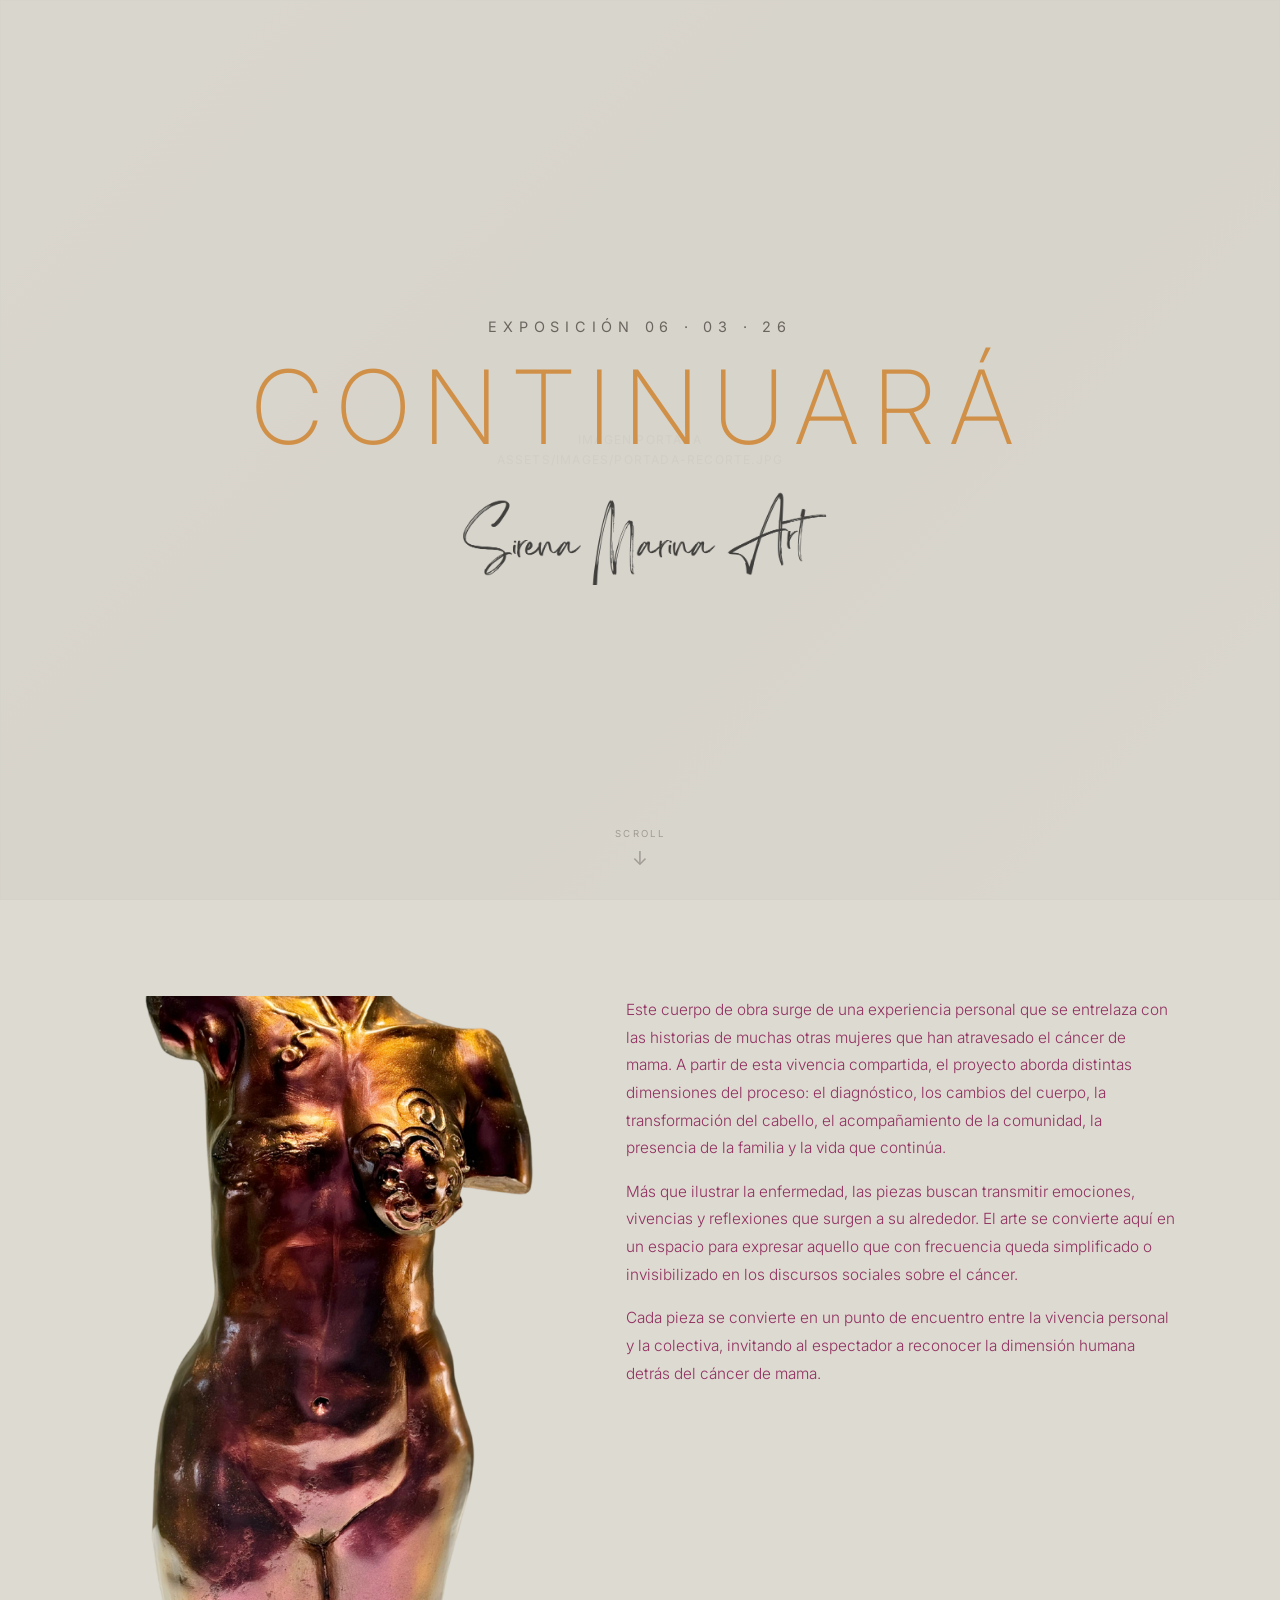
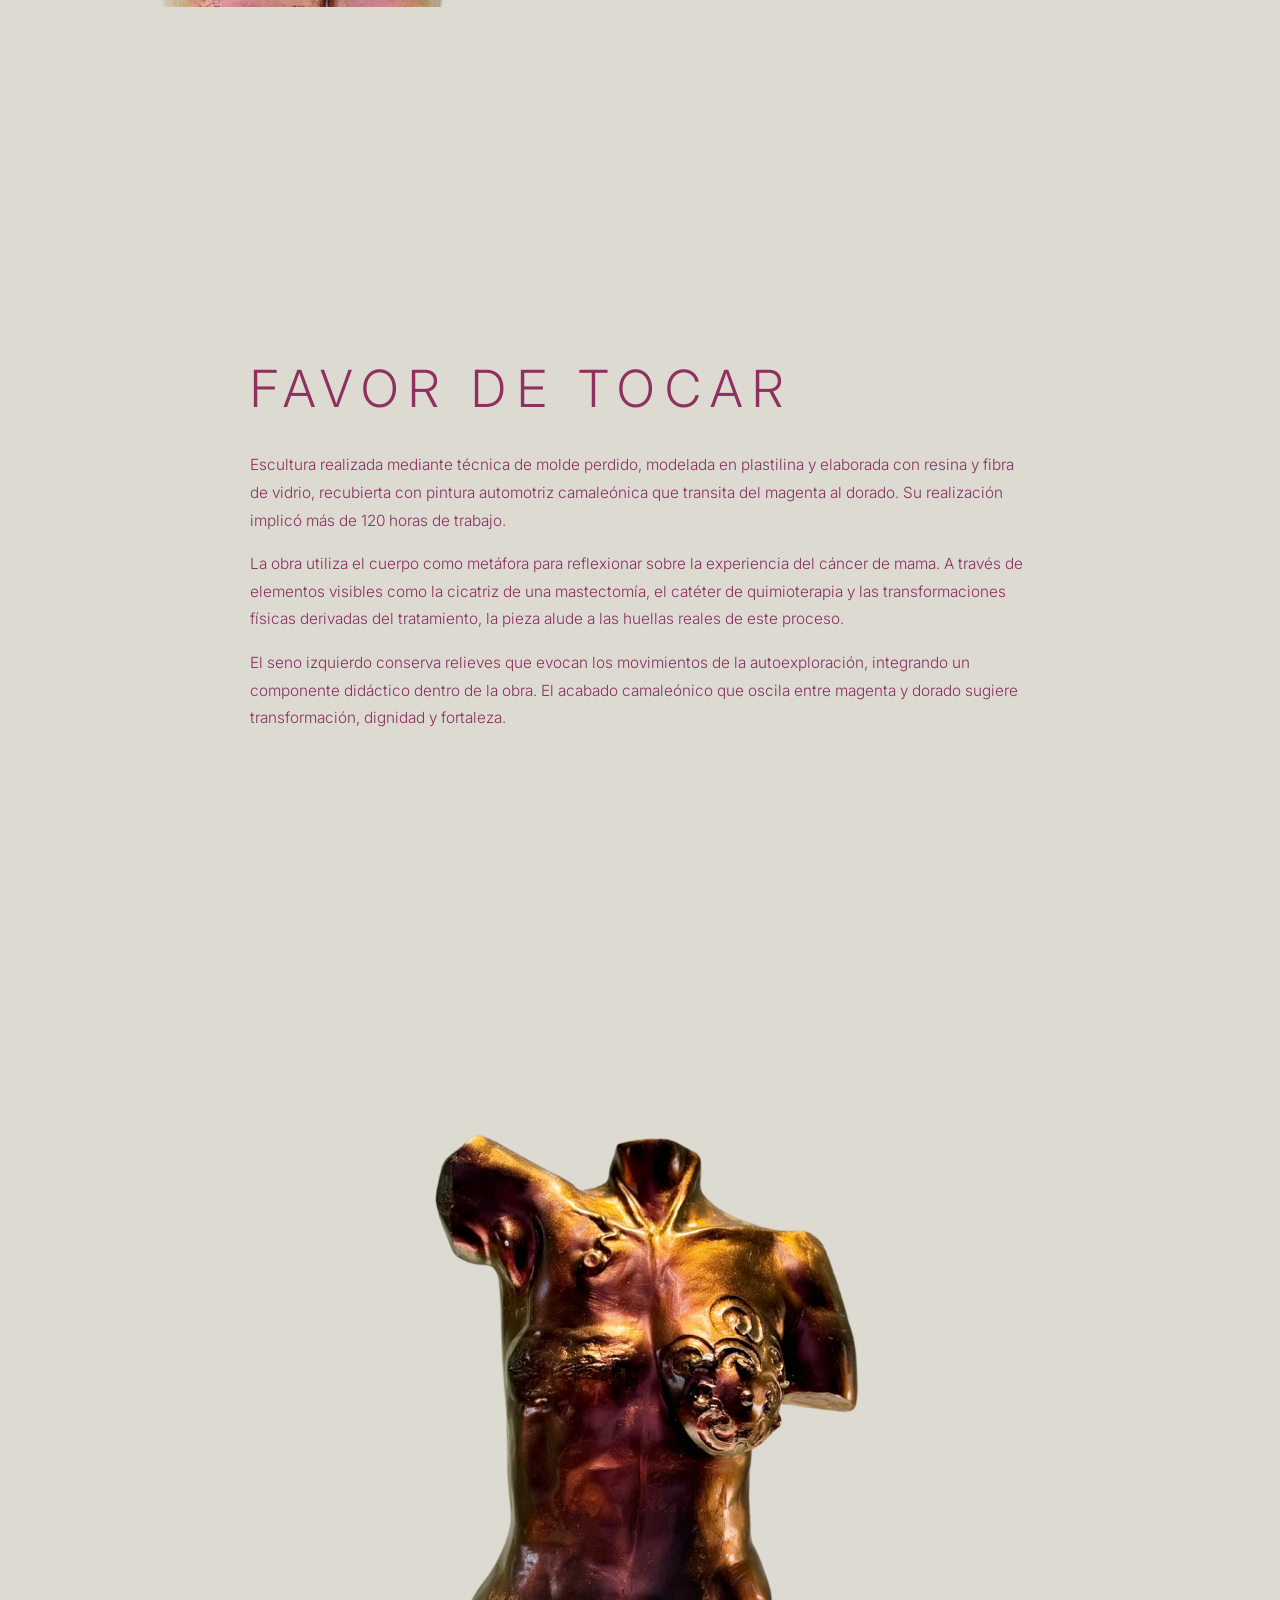
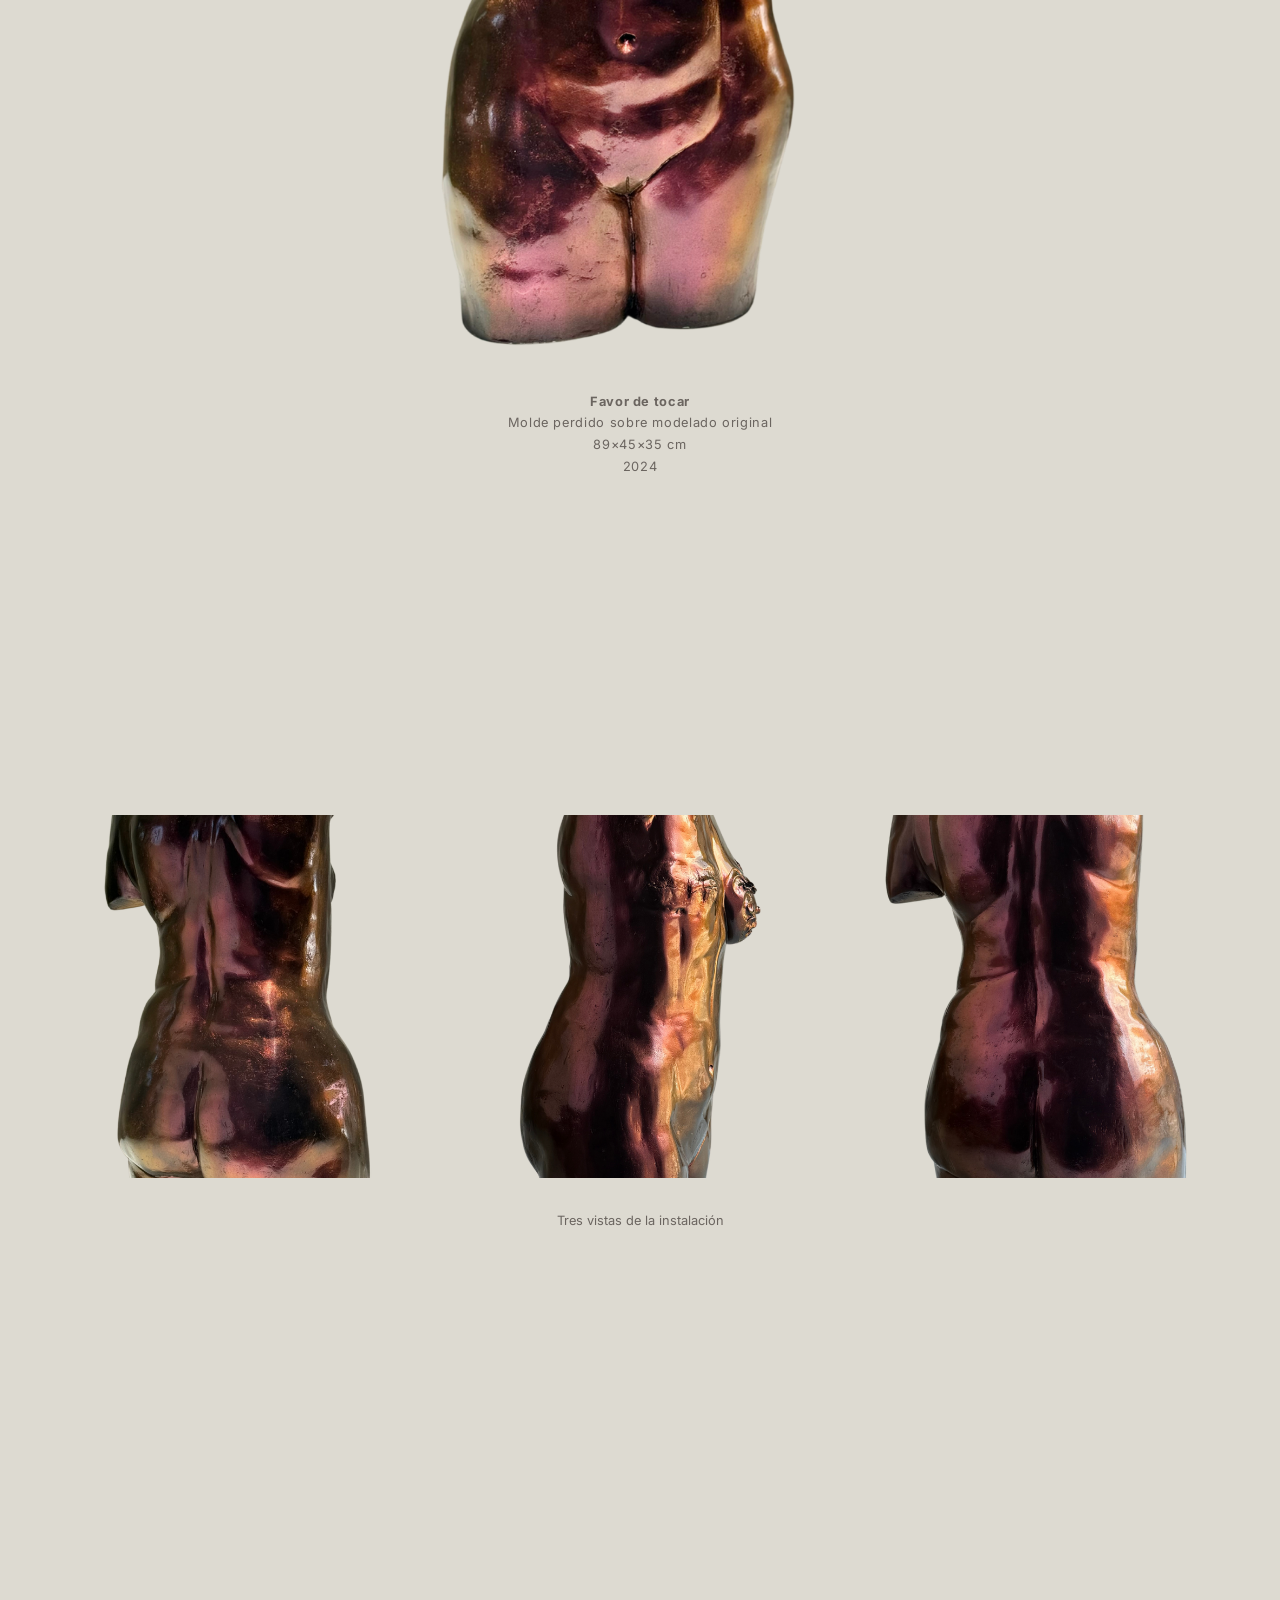
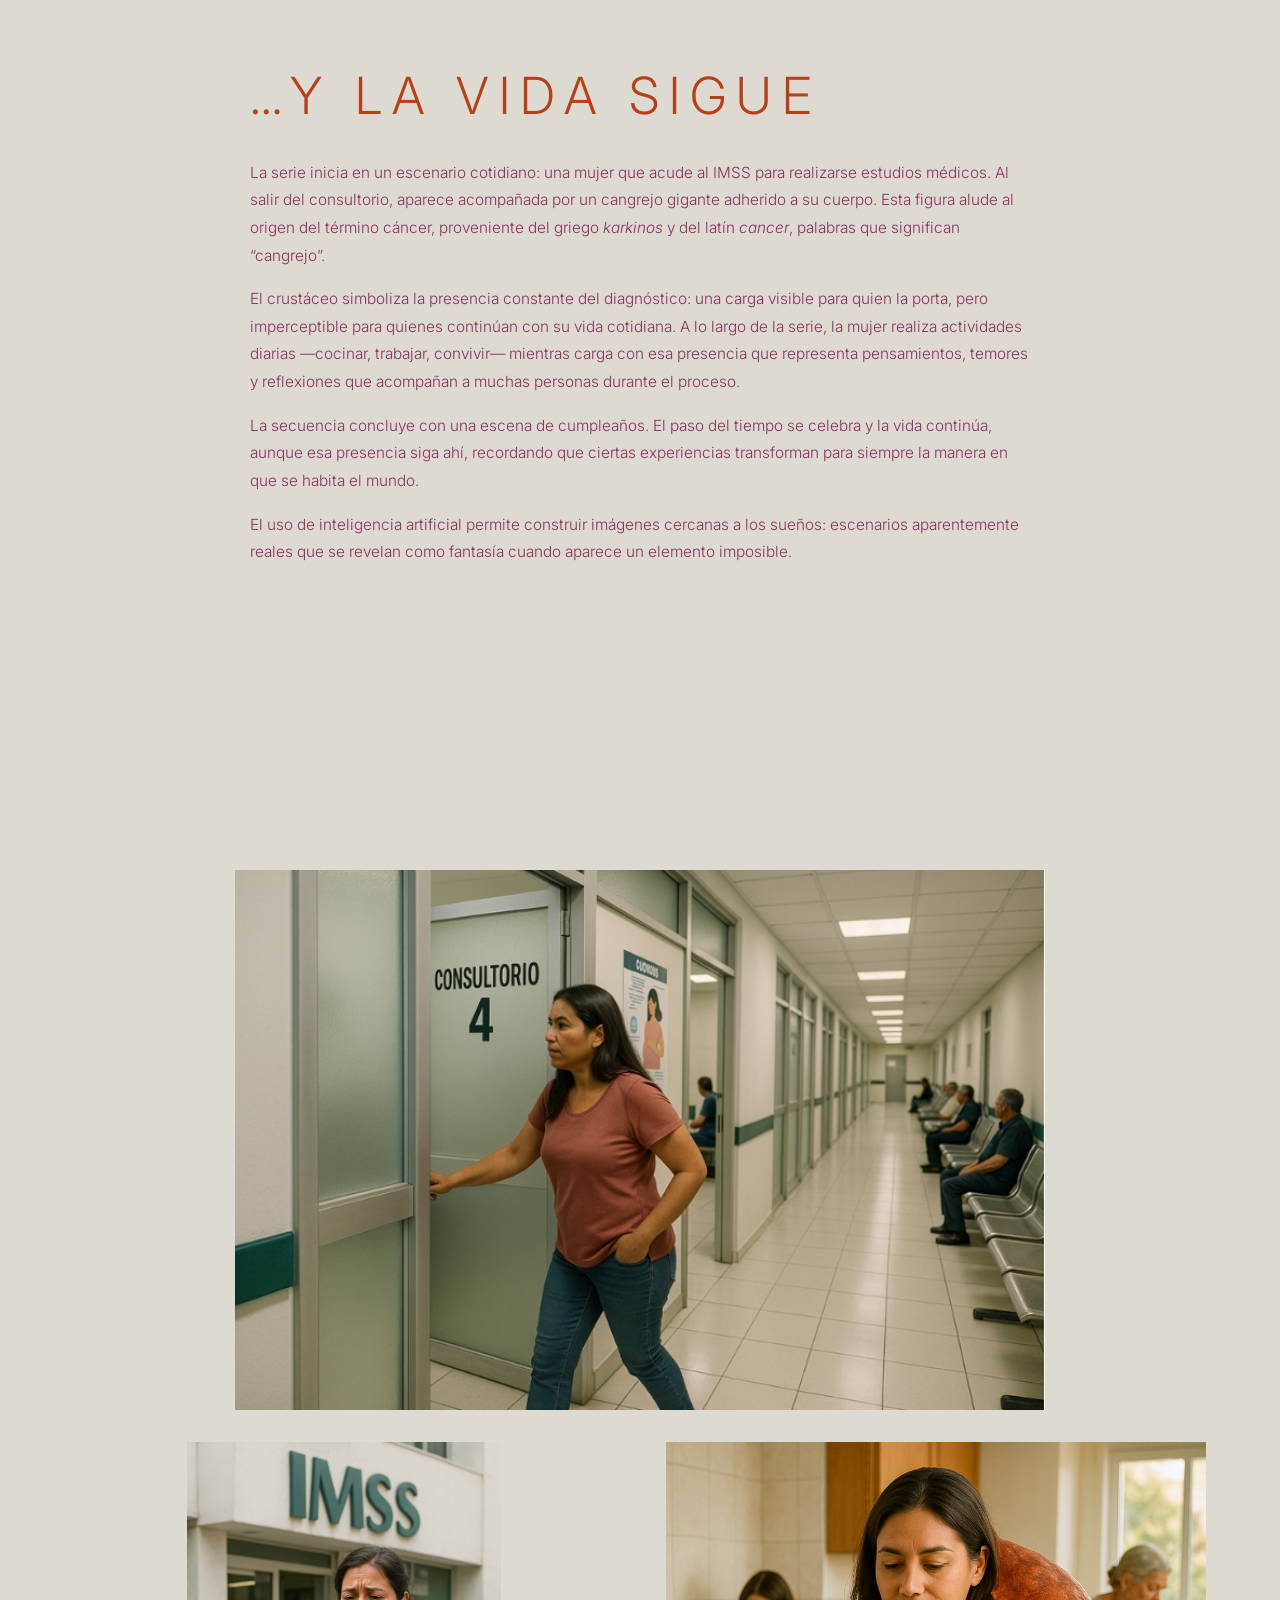
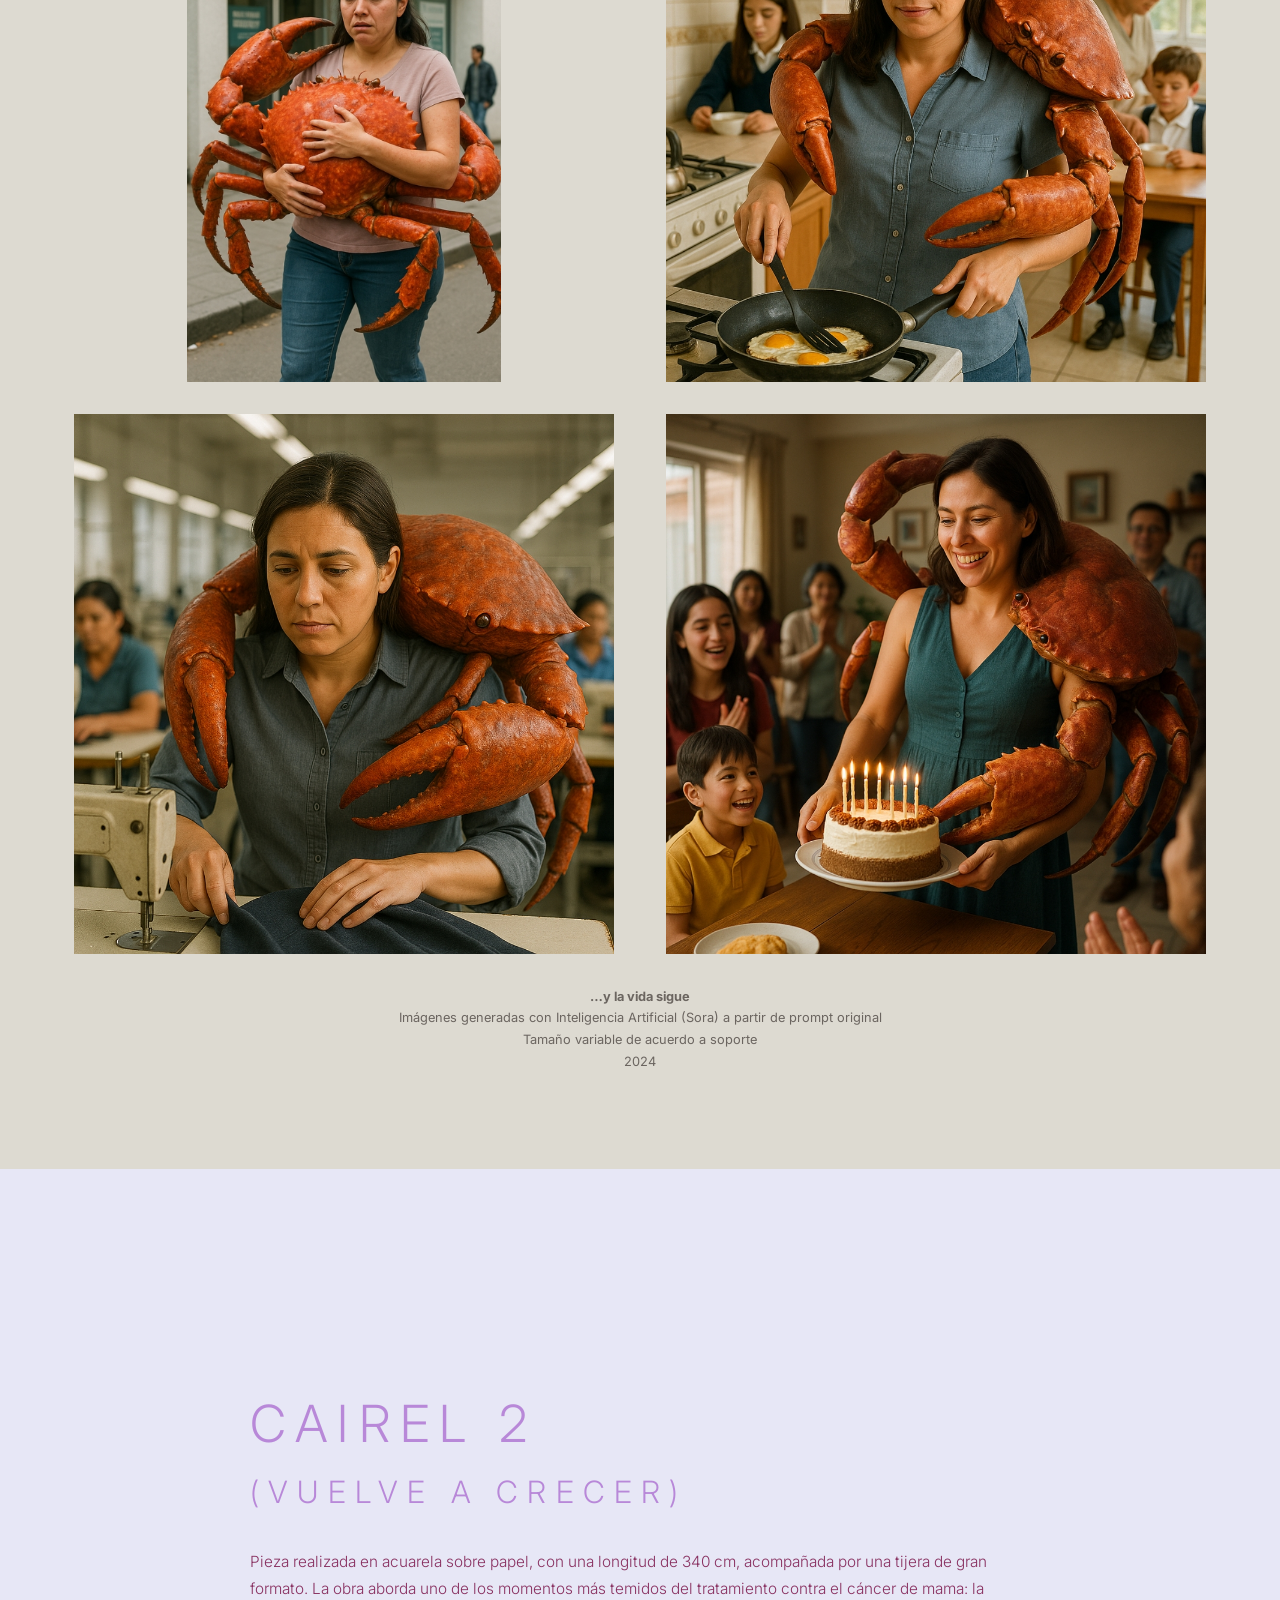
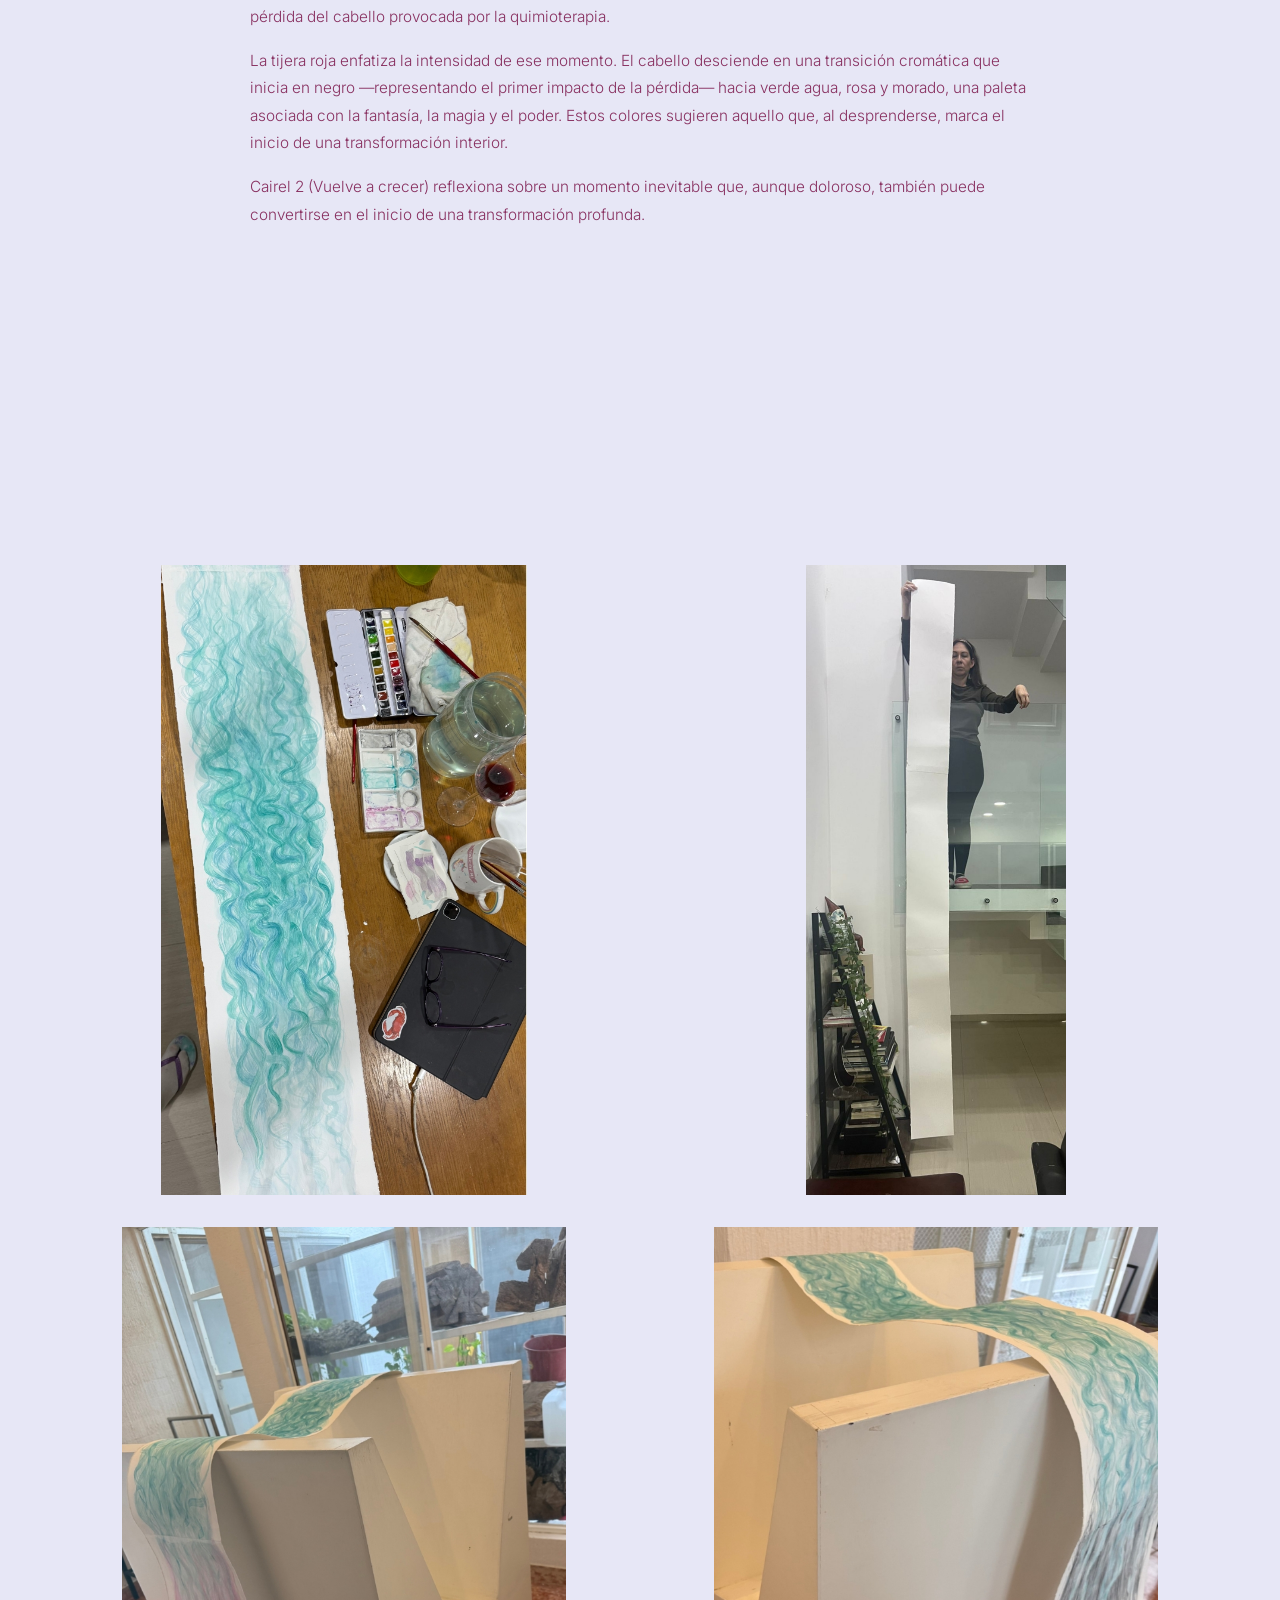
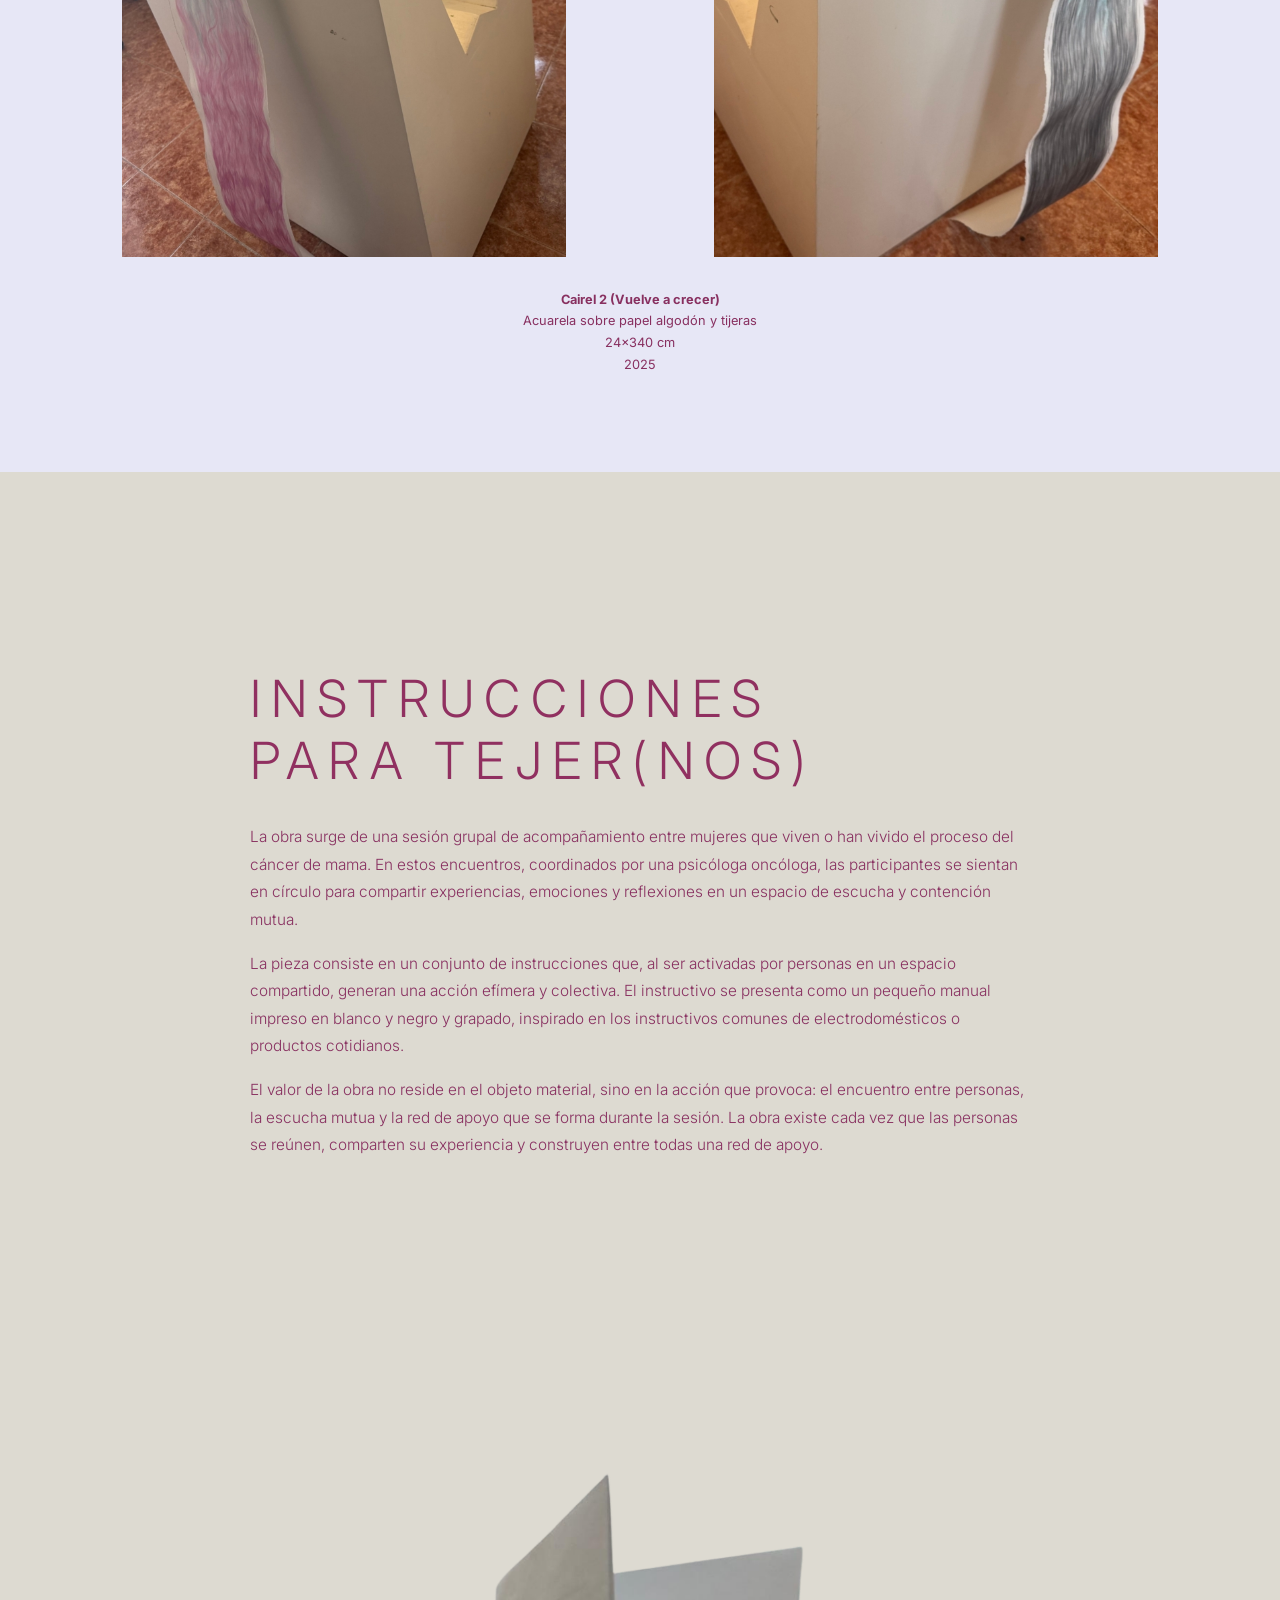
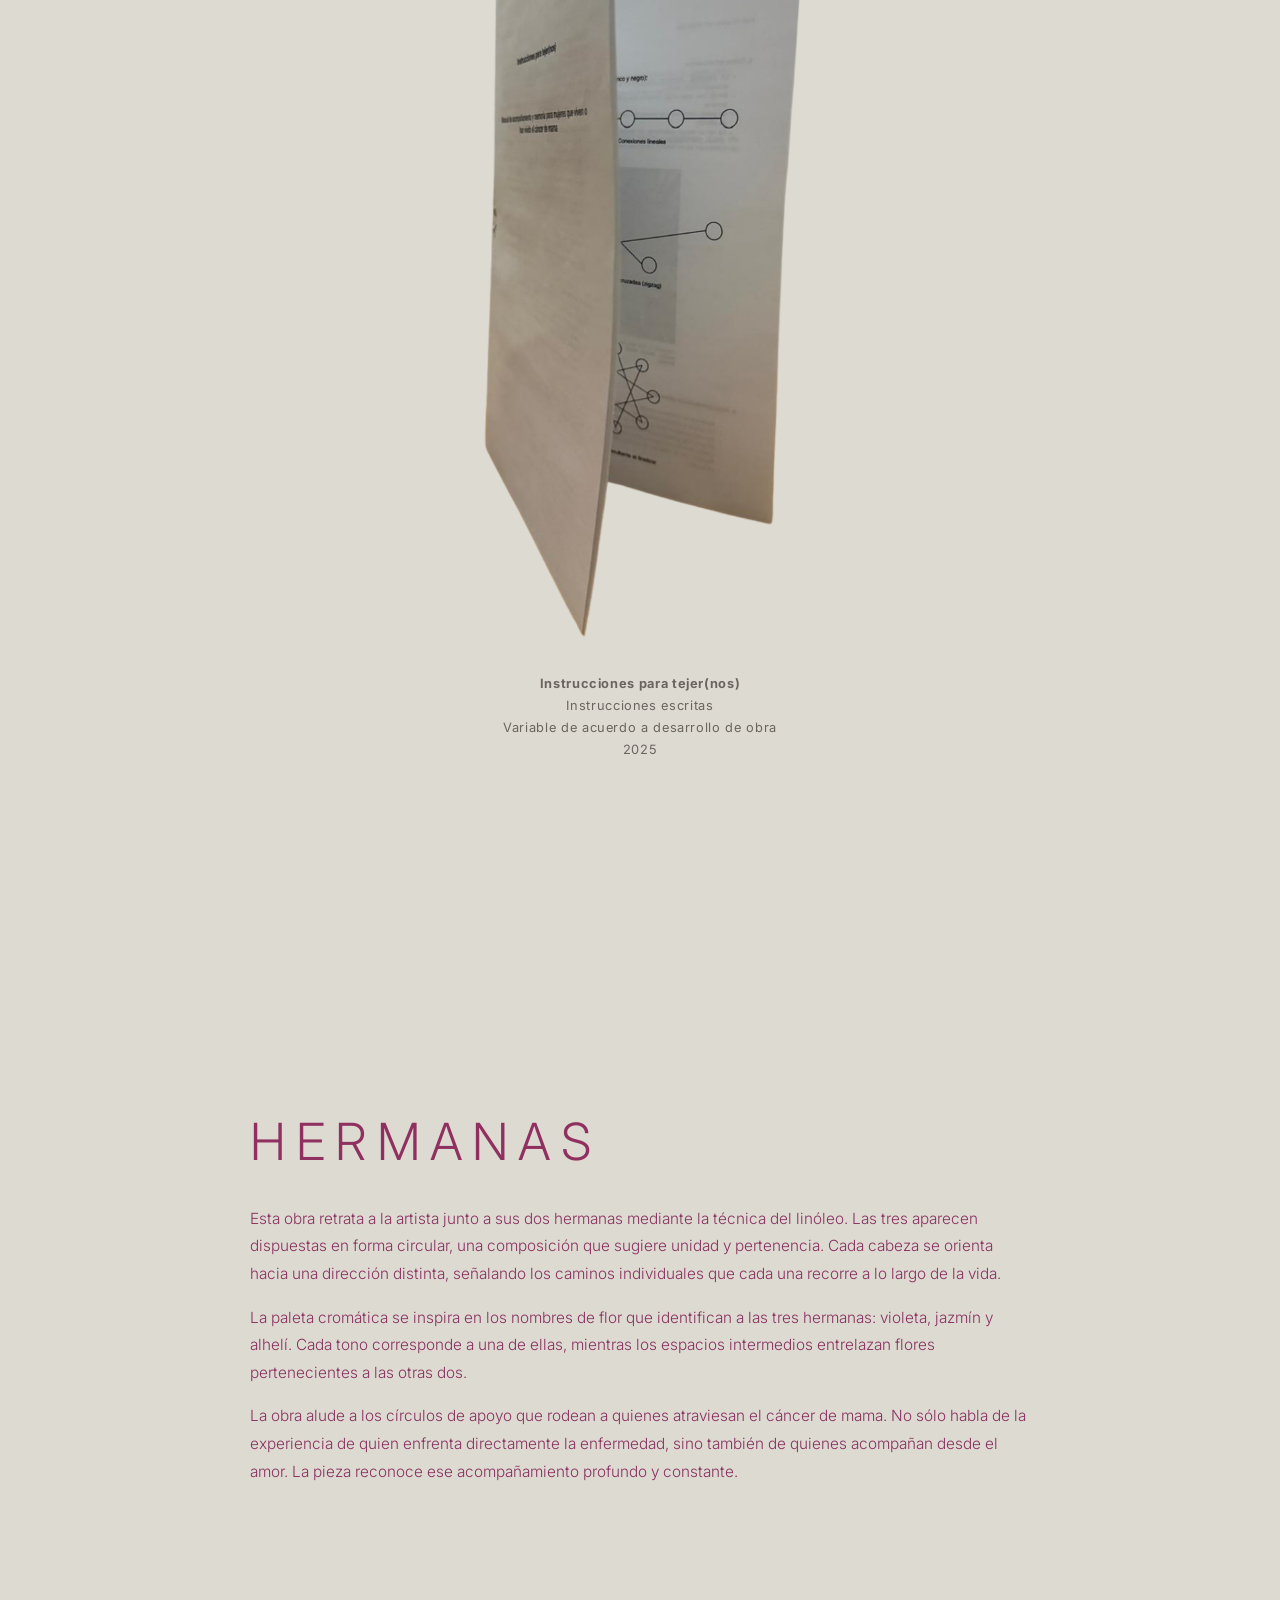
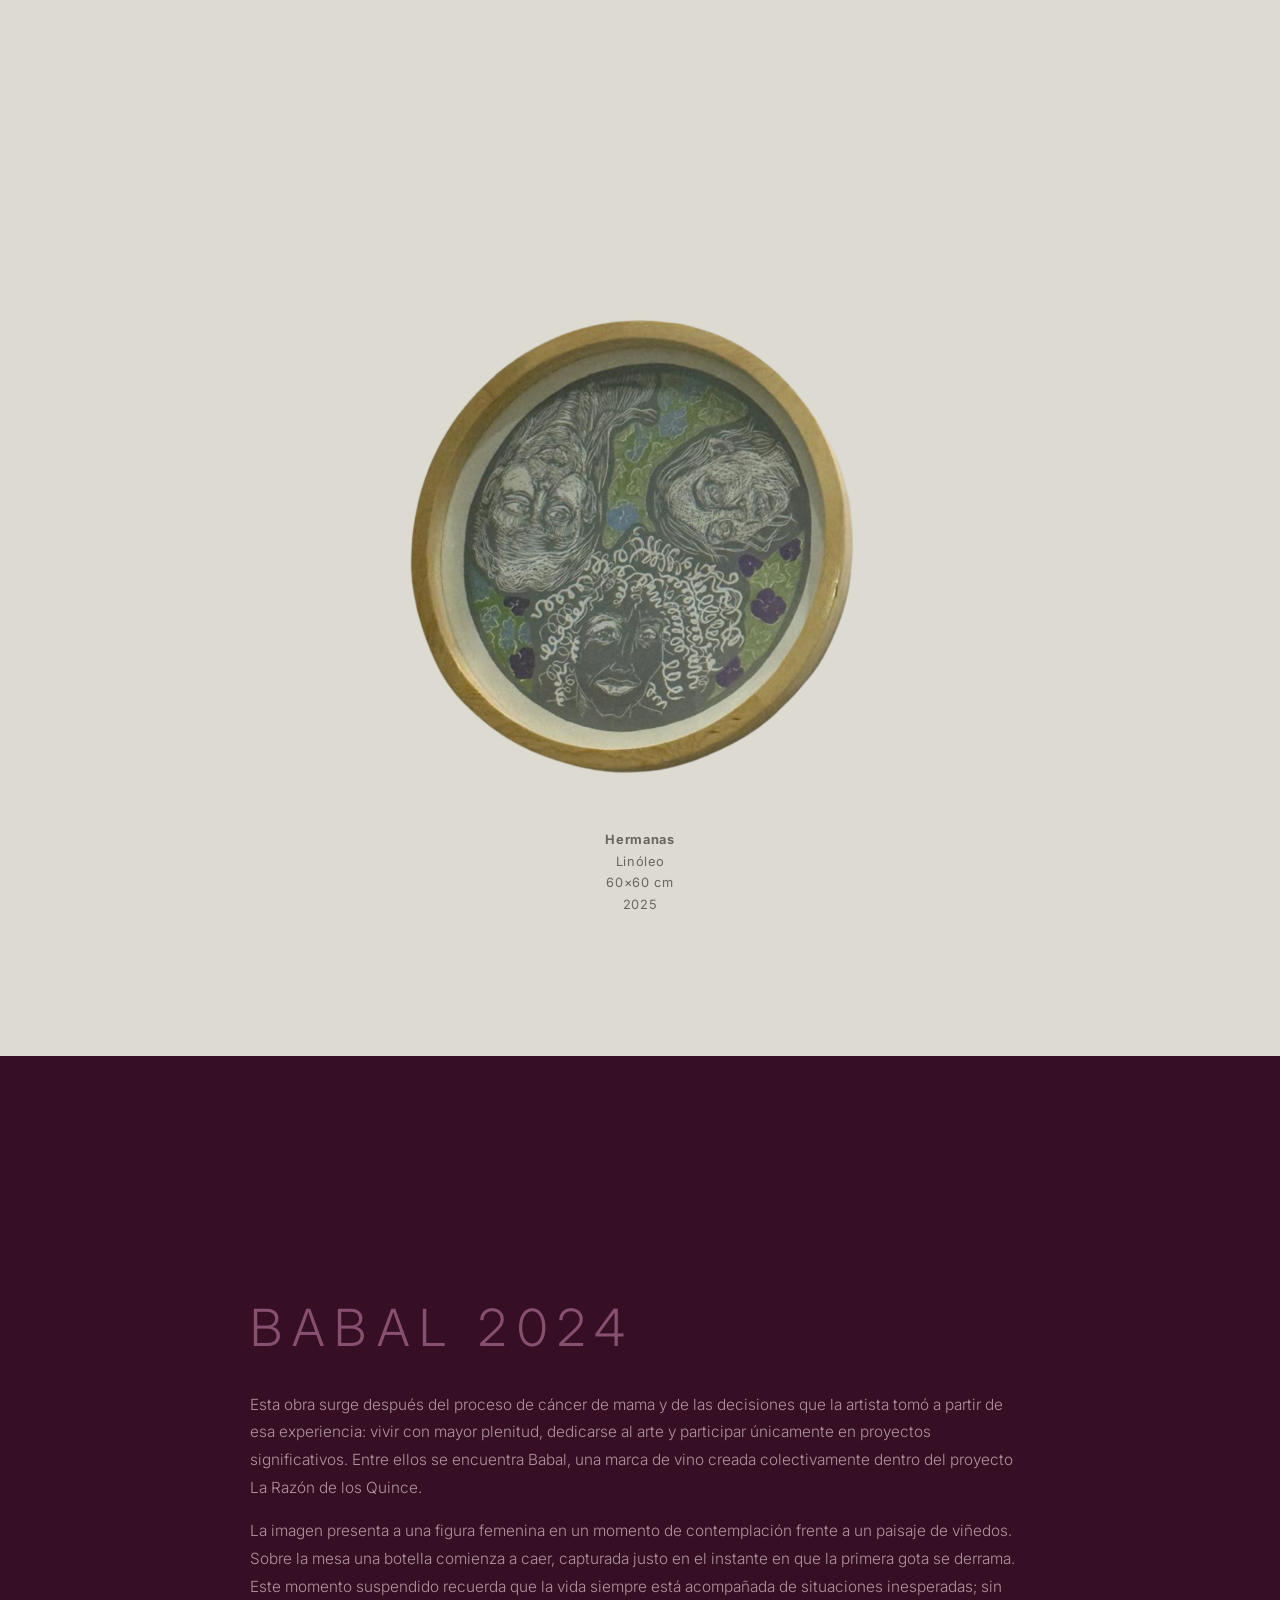
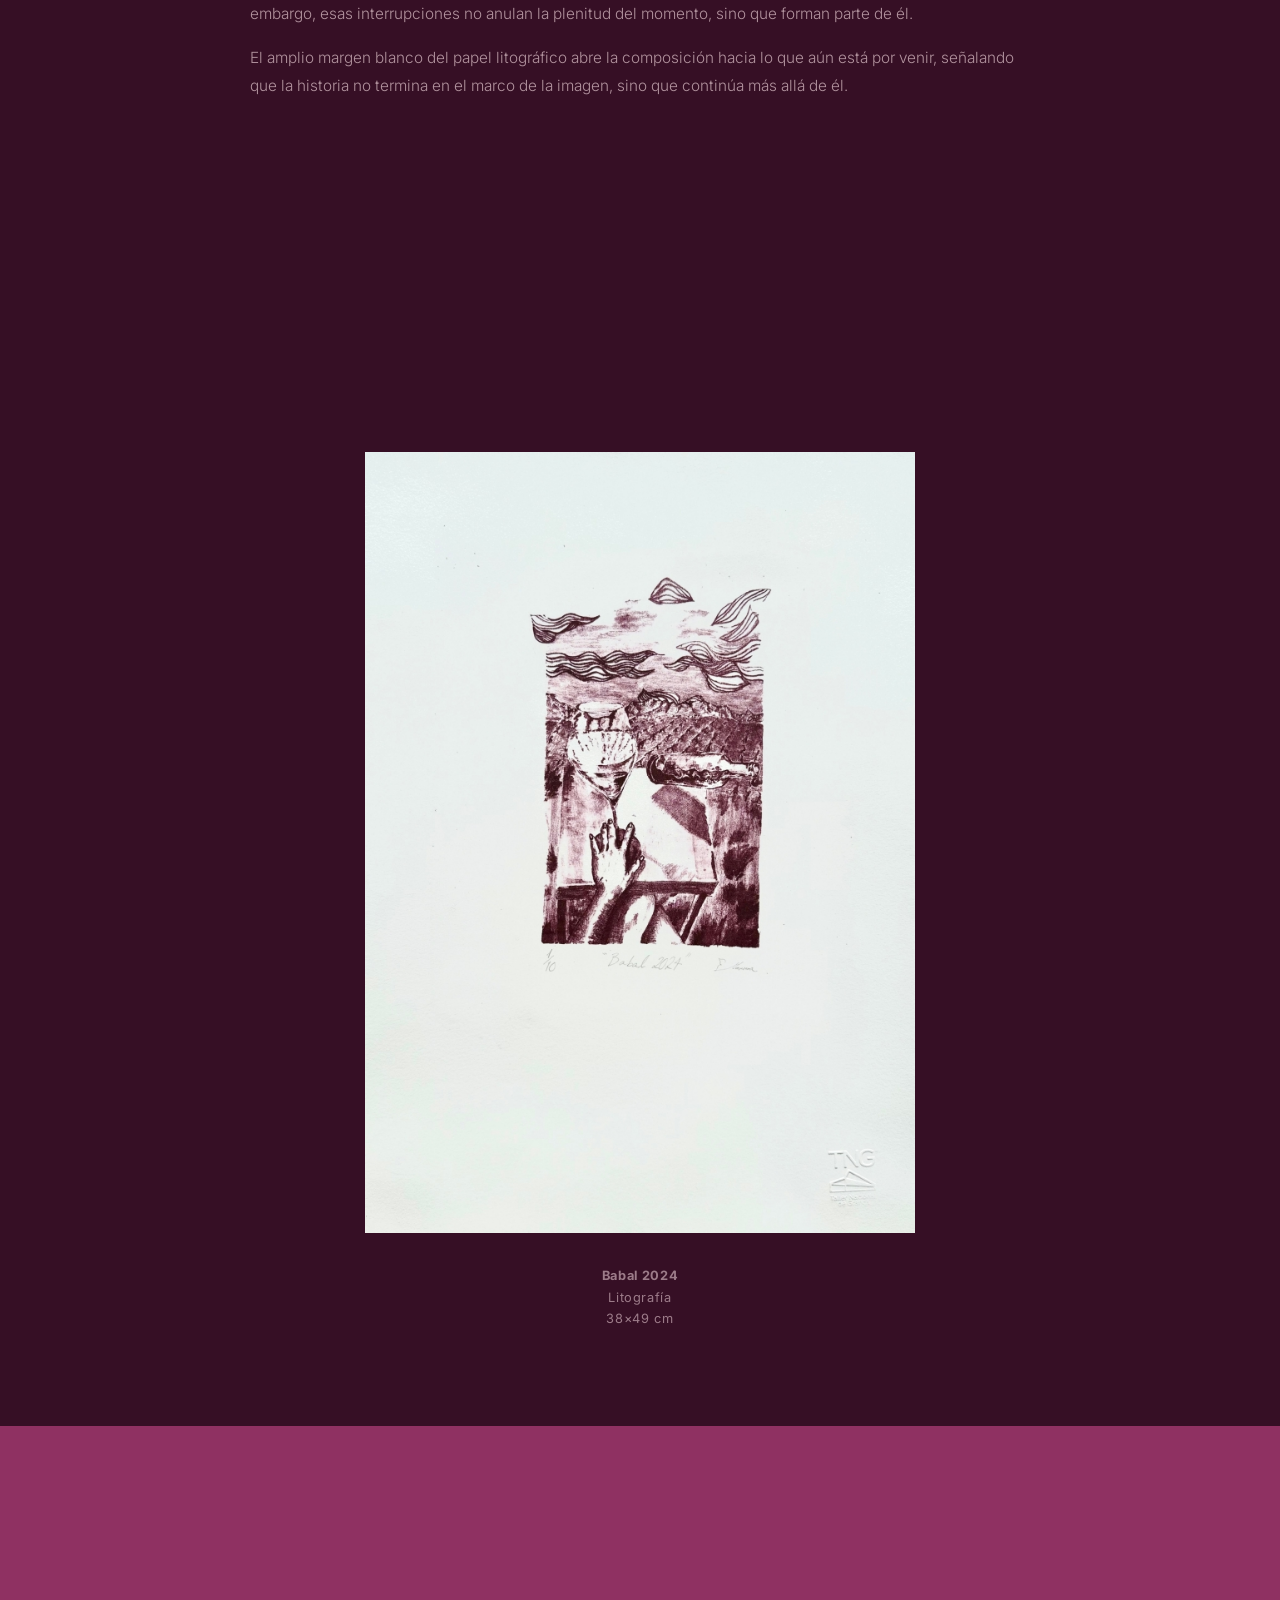
==== commit ea048d41: "Add lightbox, improve image layouts, and add technical SEO - Redesign "y la vida sigue" grid: landsc" ====
--- a/exposicion060326/index.html
+++ b/exposicion060326/index.html
@@ -8,7 +8,64 @@
   <meta property="og:title" content="Sirena Marina Art — Guía de Exposición">
   <meta property="og:description" content="Guía digital de exposición 06·03·26">
   <meta property="og:type" content="website">
-  <meta property="og:image" content="../assets/images/og-image.jpg">
+  <meta property="og:url" content="https://sirenamarina.art/exposicion060326/">
+  <meta property="og:image" content="https://sirenamarina.art/assets/images/favor de tocar 1.png">
+  <meta property="og:locale" content="es_MX">
+  <meta name="twitter:card" content="summary_large_image">
+  <meta name="twitter:title" content="Sirena Marina Art — Guía de Exposición">
+  <meta name="twitter:description" content="Guía digital de exposición Continuará — 06·03·26">
+  <meta name="twitter:image" content="https://sirenamarina.art/assets/images/favor de tocar 1.png">
+  <link rel="canonical" href="https://sirenamarina.art/exposicion060326/">
+  <meta name="theme-color" content="#8F3162">
+  <script type="application/ld+json">
+  {
+    "@context": "https://schema.org",
+    "@type": "ExhibitionEvent",
+    "name": "Continuará",
+    "description": "Exposición de arte visual por Sirena Marina Art (Marina Alhelí Tavizón Mondragón). Gráfica, escultura, acuarela e instalación que abordan la experiencia del cáncer de mama.",
+    "startDate": "2026-03-06",
+    "url": "https://sirenamarina.art/exposicion060326/",
+    "image": "https://sirenamarina.art/assets/images/favor de tocar 1.png",
+    "organizer": {
+      "@type": "Person",
+      "name": "Marina Alhelí Tavizón Mondragón",
+      "alternateName": "Sirena Marina Art",
+      "url": "https://sirenamarina.art"
+    },
+    "about": [
+      {
+        "@type": "VisualArtwork",
+        "name": "Favor de tocar",
+        "artMedium": "Molde perdido sobre modelado original",
+        "dateCreated": "2024"
+      },
+      {
+        "@type": "VisualArtwork",
+        "name": "…y la vida sigue",
+        "artMedium": "Imágenes generadas con IA (Sora)",
+        "dateCreated": "2024"
+      },
+      {
+        "@type": "VisualArtwork",
+        "name": "Cairel 2 (Vuelve a crecer)",
+        "artMedium": "Acuarela sobre papel algodón y tijeras",
+        "dateCreated": "2025"
+      },
+      {
+        "@type": "VisualArtwork",
+        "name": "Hermanas",
+        "artMedium": "Linóleo",
+        "dateCreated": "2025"
+      },
+      {
+        "@type": "VisualArtwork",
+        "name": "Babal 2024",
+        "artMedium": "Litografía",
+        "dateCreated": "2024"
+      }
+    ]
+  }
+  </script>
   <link rel="preconnect" href="https://fonts.googleapis.com">
   <link rel="preconnect" href="https://fonts.gstatic.com" crossorigin>
   <link href="https://fonts.googleapis.com/css2?family=Inter:wght@200;300;400&display=swap" rel="stylesheet">
@@ -49,7 +106,7 @@
        ============================================================ -->
   <section class="lamina-statement lamina--gallery" id="statement">
     <div class="lamina-statement__inner">
-      <img class="lamina-statement__img fade-in" src="../assets/images/favor de tocar 1.png" alt="Favor de tocar — escultura, imagen del statement curatorial" loading="lazy" style="object-fit:cover;">
+      <img class="lamina-statement__img lightbox-trigger fade-in" src="../assets/images/favor de tocar 1.png" alt="Favor de tocar — escultura, imagen del statement curatorial" loading="lazy" style="object-fit:cover;">
       <div class="lamina-statement__text body-text fade-in">
         <p>
           Este cuerpo de obra surge de una experiencia personal que se entrelaza con las historias de muchas otras mujeres que han atravesado el cáncer de mama. A partir de esta vivencia compartida, el proyecto aborda distintas dimensiones del proceso: el diagnóstico, los cambios del cuerpo, la transformación del cabello, el acompañamiento de la comunidad, la presencia de la familia y la vida que continúa.
@@ -90,7 +147,7 @@
   <section class="lamina-imagen lamina--gallery">
     <div class="lamina-imagen__inner fade-in">
       <figure class="lamina-imagen__fig">
-        <img src="../assets/images/favor de tocar 1.png" alt="Favor de tocar — vista principal de la escultura" loading="lazy" style="max-width:500px;margin:0 auto;">
+        <img class="lightbox-trigger" src="../assets/images/favor de tocar 1.png" alt="Favor de tocar — vista principal de la escultura" loading="lazy" style="max-width:500px;margin:0 auto;">
       </figure>
       <p class="lamina-imagen__caption">
         <strong>Favor de tocar</strong><br>
@@ -107,9 +164,9 @@
   <section class="lamina-multi lamina--gallery">
     <div class="lamina-multi__inner fade-in">
       <div class="lamina-multi__grid">
-        <img class="lamina-multi__img" src="../assets/images/favor de tocar 2.png" alt="Favor de tocar — vista trasera" loading="lazy" style="object-fit:cover;">
-        <img class="lamina-multi__img" src="../assets/images/favor de tocar 3.png" alt="Favor de tocar — vista lateral" loading="lazy" style="object-fit:cover;">
-        <img class="lamina-multi__img" src="../assets/images/favor de tocar 4.png" alt="Favor de tocar — vista posterior" loading="lazy" style="object-fit:cover;">
+        <img class="lamina-multi__img lightbox-trigger" src="../assets/images/favor de tocar 2.png" alt="Favor de tocar — vista trasera" loading="lazy" style="object-fit:cover;">
+        <img class="lamina-multi__img lightbox-trigger" src="../assets/images/favor de tocar 3.png" alt="Favor de tocar — vista lateral" loading="lazy" style="object-fit:cover;">
+        <img class="lamina-multi__img lightbox-trigger" src="../assets/images/favor de tocar 4.png" alt="Favor de tocar — vista posterior" loading="lazy" style="object-fit:cover;">
       </div>
       <p class="lamina-multi__caption">Tres vistas de la instalación</p>
     </div>
@@ -144,11 +201,11 @@
   <section class="lamina-multi lamina--gallery">
     <div class="lamina-multi__inner fade-in">
       <div class="lamina-multi__grid lamina-multi__grid--vida">
-        <img class="lamina-multi__img" src="../assets/images/y la vida sigue 1.jpg" alt="…y la vida sigue — consultorio IMSS" loading="lazy" style="object-fit:cover;">
-        <img class="lamina-multi__img" src="../assets/images/y la vida sigue 2.jpg" alt="…y la vida sigue — el cangrejo aparece" loading="lazy" style="object-fit:cover;">
-        <img class="lamina-multi__img" src="../assets/images/y la vida sigue 3.jpg" alt="…y la vida sigue — cocinando" loading="lazy" style="object-fit:cover;">
-        <img class="lamina-multi__img" src="../assets/images/y la vida sigue 4.jpg" alt="…y la vida sigue — trabajando" loading="lazy" style="object-fit:cover;">
-        <img class="lamina-multi__img" src="../assets/images/y la vida sigue 5.jpg" alt="…y la vida sigue — cumpleaños" loading="lazy" style="object-fit:cover;">
+        <img class="lamina-multi__img lightbox-trigger" src="../assets/images/y la vida sigue 1.jpg" alt="…y la vida sigue — consultorio IMSS" loading="lazy">
+        <img class="lamina-multi__img lightbox-trigger" src="../assets/images/y la vida sigue 2.jpg" alt="…y la vida sigue — el cangrejo aparece" loading="lazy">
+        <img class="lamina-multi__img lightbox-trigger" src="../assets/images/y la vida sigue 3.jpg" alt="…y la vida sigue — cocinando" loading="lazy">
+        <img class="lamina-multi__img lightbox-trigger" src="../assets/images/y la vida sigue 4.jpg" alt="…y la vida sigue — trabajando" loading="lazy">
+        <img class="lamina-multi__img lightbox-trigger" src="../assets/images/y la vida sigue 5.jpg" alt="…y la vida sigue — cumpleaños" loading="lazy">
       </div>
       <p class="lamina-multi__caption">
         <strong>…y la vida sigue</strong><br>
@@ -184,10 +241,11 @@
        ============================================================ -->
   <section class="lamina-multi lamina--lavanda">
     <div class="lamina-multi__inner fade-in">
-      <div class="lamina-multi__grid">
-        <img class="lamina-multi__img" src="../assets/images/cairel2-foto4.jpg" alt="Cairel 2 — acuarela sobre papel" loading="lazy" style="object-fit:cover;">
-        <img class="lamina-multi__img" src="../assets/images/cairel2-foto6.png" alt="Cairel 2 — montaje en espacio" loading="lazy" style="object-fit:cover;">
-        <img class="lamina-multi__img" src="../assets/images/cairel2-foto3.jpg" alt="Cairel 2 — detalle de la pieza" loading="lazy" style="object-fit:cover;">
+      <div class="lamina-multi__grid lamina-multi__grid--cairel">
+        <img class="lamina-multi__img lightbox-trigger" src="../assets/images/cairel2-foto4.jpg" alt="Cairel 2 — acuarela completa" loading="lazy">
+        <img class="lamina-multi__img lightbox-trigger" src="../assets/images/cairel2-foto6.png" alt="Cairel 2 — montaje en espacio" loading="lazy">
+        <img class="lamina-multi__img lightbox-trigger" src="../assets/images/cairel2-foto2.jpg" alt="Cairel 2 — detalle superior" loading="lazy">
+        <img class="lamina-multi__img lightbox-trigger" src="../assets/images/cairel2-foto3.jpg" alt="Cairel 2 — detalle inferior" loading="lazy">
       </div>
       <p class="lamina-multi__caption" style="color:var(--color-magenta-alt);">
         <strong>Cairel 2 (Vuelve a crecer)</strong><br>
@@ -224,7 +282,7 @@
   <section class="lamina-imagen lamina--gallery">
     <div class="lamina-imagen__inner fade-in">
       <figure class="lamina-imagen__fig">
-        <img src="../assets/images/instructivo para tejernos.png" alt="Instrucciones para tejer(nos) — instructivo impreso" loading="lazy" style="max-width:450px;margin:0 auto;">
+        <img class="lightbox-trigger" src="../assets/images/instructivo para tejernos.png" alt="Instrucciones para tejer(nos) — instructivo impreso" loading="lazy" style="max-width:450px;margin:0 auto;">
       </figure>
       <p class="lamina-imagen__caption">
         <strong>Instrucciones para tejer(nos)</strong><br>
@@ -261,7 +319,7 @@
   <section class="lamina-imagen lamina-imagen--circular lamina--gallery">
     <div class="lamina-imagen__inner fade-in">
       <figure class="lamina-imagen__fig">
-        <img src="../assets/images/hermanas obra marina.png" alt="Hermanas — gráfica circular" loading="lazy" style="border-radius:50%;max-width:500px;margin:0 auto;aspect-ratio:1/1;object-fit:cover;">
+        <img class="lightbox-trigger" src="../assets/images/hermanas obra marina.png" alt="Hermanas — gráfica circular" loading="lazy" style="border-radius:50%;max-width:500px;margin:0 auto;aspect-ratio:1/1;object-fit:cover;">
       </figure>
       <p class="lamina-imagen__caption">
         <strong>Hermanas</strong><br>
@@ -298,7 +356,7 @@
   <section class="lamina-imagen lamina--vino">
     <div class="lamina-imagen__inner fade-in">
       <figure class="lamina-imagen__fig">
-        <img src="../assets/images/babal 2024.jpg" alt="Babal 2024 — litografía" loading="lazy" style="max-width:550px;margin:0 auto;">
+        <img class="lightbox-trigger" src="../assets/images/babal 2024.jpg" alt="Babal 2024 — litografía" loading="lazy" style="max-width:550px;margin:0 auto;">
       </figure>
       <p class="lamina-imagen__caption">
         <strong>Babal 2024</strong><br>
--- a/css/styles.css
+++ b/css/styles.css
@@ -783,15 +783,98 @@
   color: var(--color-gris);
 }
 
-/* Grid for 5 images (vida sigue) */
+/* Grid for 5 images (vida sigue) — storytelling layout */
 .lamina-multi__grid--vida {
-  grid-template-columns: repeat(2, 1fr);
-}
-
-.lamina-multi__grid--vida .lamina-multi__img:last-child {
-  grid-column: 1 / -1;
-  max-width: 50%;
+  grid-template-columns: 1fr;
+  gap: var(--space-sm);
+}
+
+.lamina-multi__grid--vida .lamina-multi__img {
+  aspect-ratio: auto;
+  object-fit: contain;
+  max-height: 60vh;
   justify-self: center;
+}
+
+/* First image (landscape) full width */
+.lamina-multi__grid--vida .lamina-multi__img:nth-child(1) {
+  max-width: 100%;
+}
+
+/* Grid for Cairel 2 — tall images layout */
+.lamina-multi__grid--cairel {
+  grid-template-columns: 1fr;
+  gap: var(--space-sm);
+}
+
+.lamina-multi__grid--cairel .lamina-multi__img {
+  aspect-ratio: auto;
+  object-fit: contain;
+  max-height: 70vh;
+  justify-self: center;
+}
+
+/* ---------- LIGHTBOX ---------- */
+.lightbox {
+  position: fixed;
+  inset: 0;
+  z-index: 200;
+  display: flex;
+  align-items: center;
+  justify-content: center;
+  opacity: 0;
+  pointer-events: none;
+  transition: opacity 0.3s ease;
+}
+
+.lightbox.active {
+  opacity: 1;
+  pointer-events: auto;
+}
+
+.lightbox__backdrop {
+  position: absolute;
+  inset: 0;
+  background: rgba(26, 26, 26, 0.92);
+  backdrop-filter: blur(6px);
+  -webkit-backdrop-filter: blur(6px);
+}
+
+.lightbox__wrap {
+  position: relative;
+  z-index: 1;
+  max-width: 92vw;
+  max-height: 90vh;
+  display: flex;
+  align-items: center;
+  justify-content: center;
+}
+
+.lightbox__img {
+  max-width: 92vw;
+  max-height: 88vh;
+  object-fit: contain;
+  border-radius: 2px;
+  box-shadow: 0 8px 40px rgba(0, 0, 0, 0.4);
+}
+
+.lightbox__close {
+  position: absolute;
+  top: -2.5rem;
+  right: -0.5rem;
+  background: none;
+  border: none;
+  color: var(--color-blanco);
+  font-size: 2rem;
+  cursor: pointer;
+  opacity: 0.7;
+  transition: opacity 0.2s ease;
+  line-height: 1;
+  padding: 0.5rem;
+}
+
+.lightbox__close:hover {
+  opacity: 1;
 }
 
 /* Lámina circular (Hermanas) */
@@ -1072,6 +1155,19 @@
     gap: var(--space-md);
   }
 
+  .lamina-multi__grid--vida {
+    grid-template-columns: repeat(2, 1fr);
+  }
+
+  .lamina-multi__grid--vida .lamina-multi__img:nth-child(1) {
+    grid-column: 1 / -1;
+  }
+
+  .lamina-multi__grid--cairel {
+    grid-template-columns: repeat(2, 1fr);
+    gap: var(--space-md);
+  }
+
   .lamina-semblanza__inner {
     grid-template-columns: 1fr 1fr;
   }
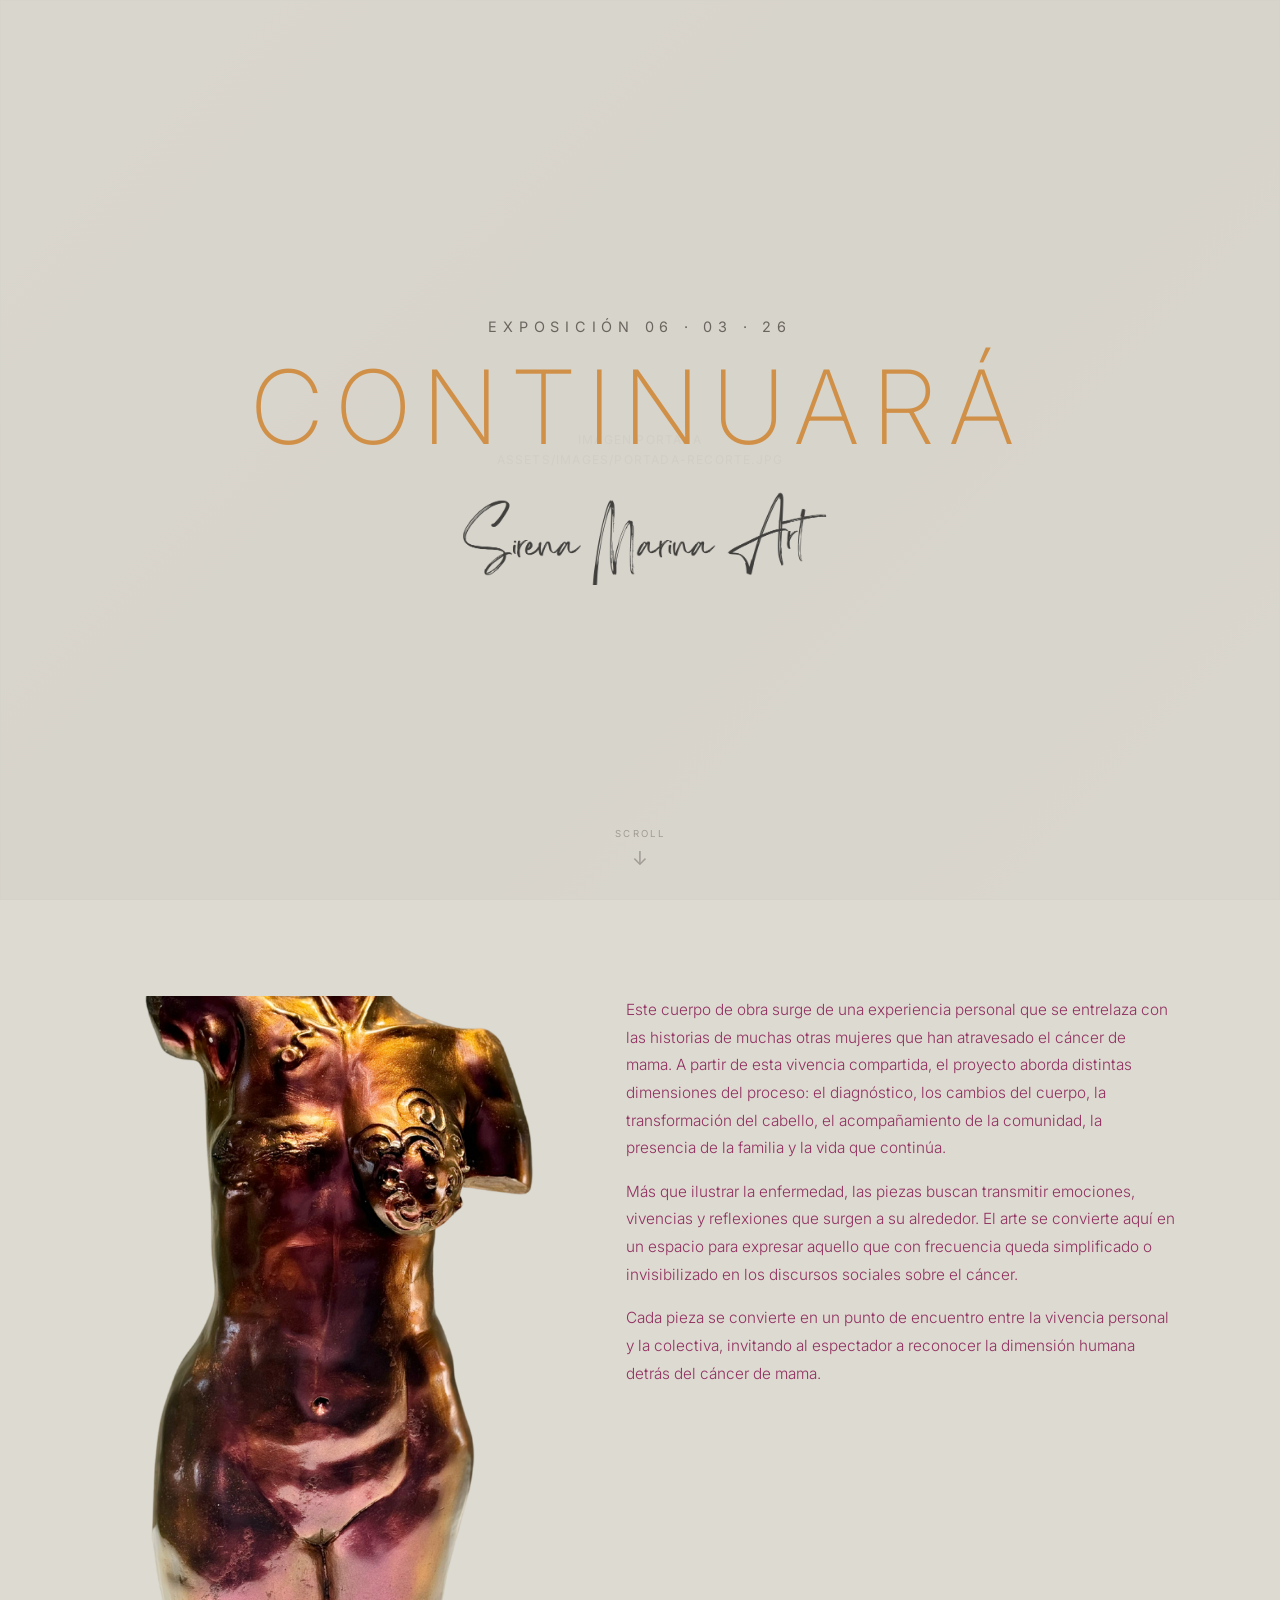
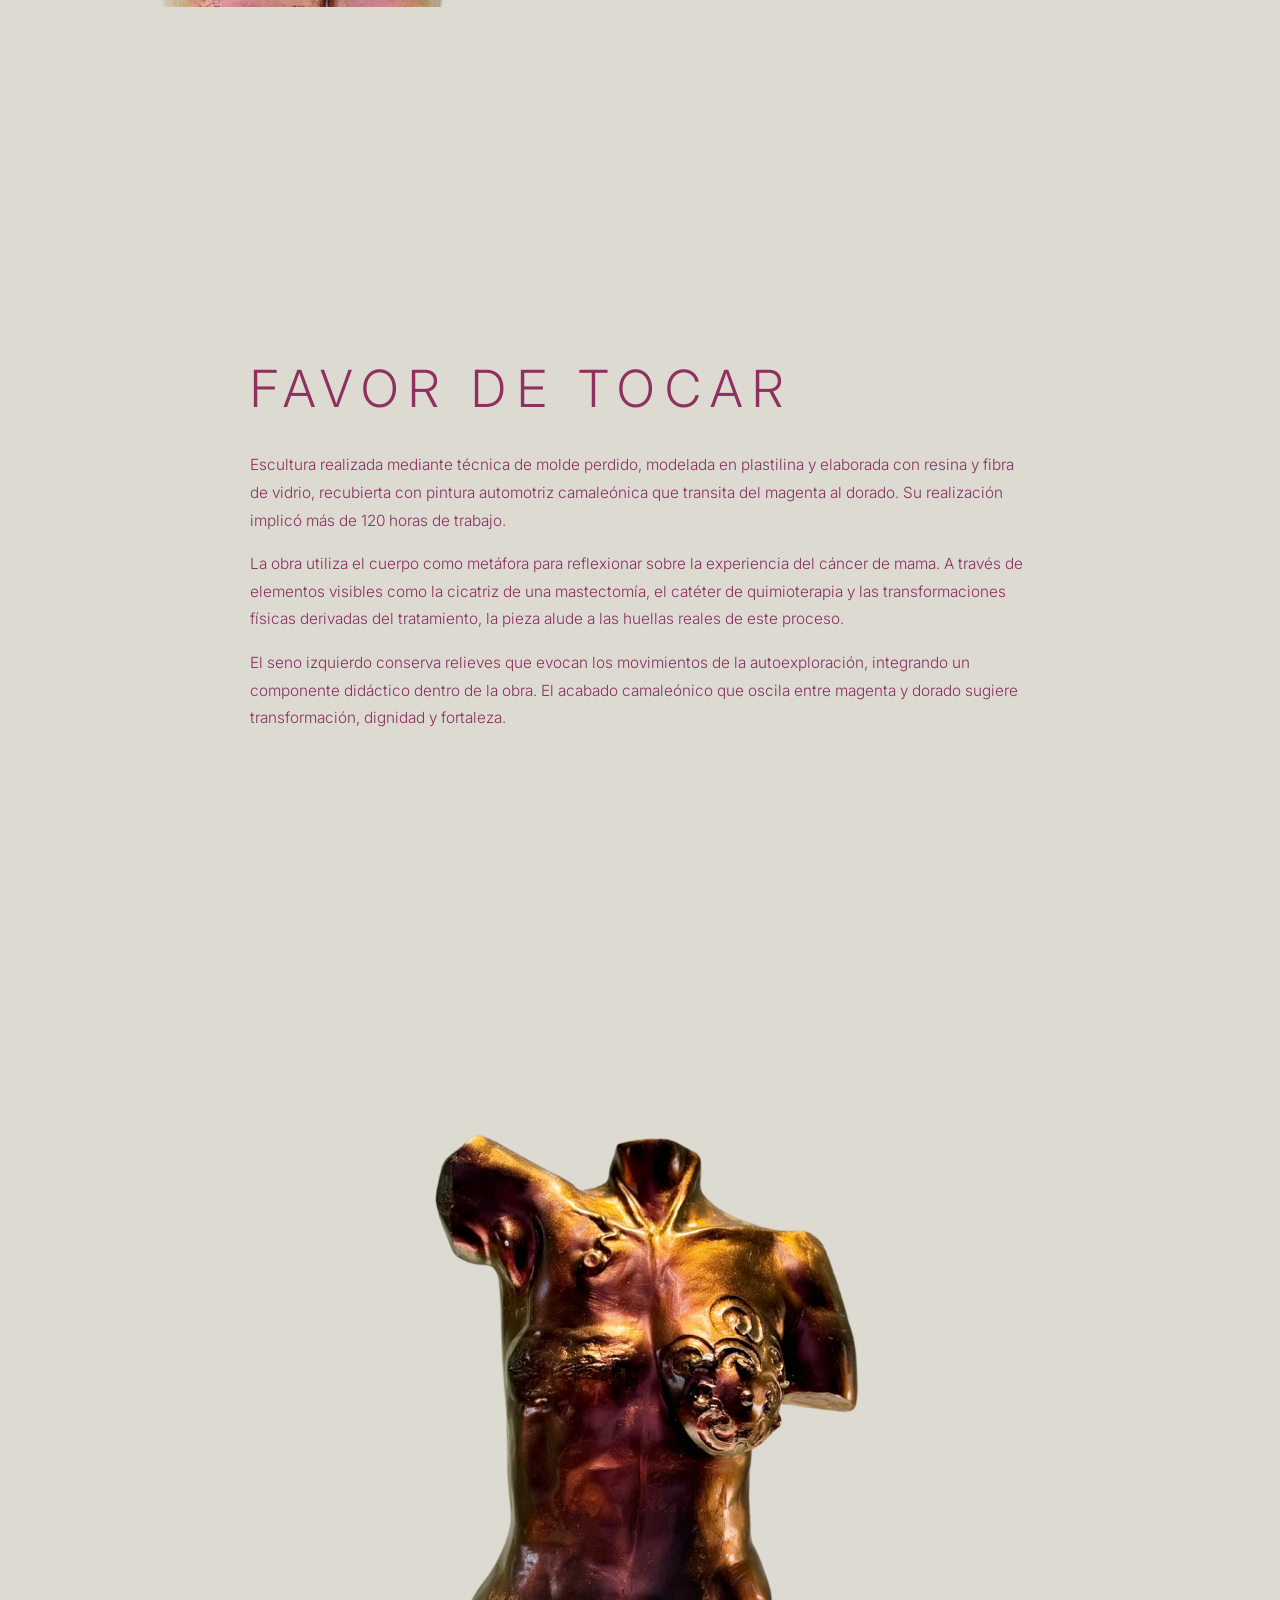
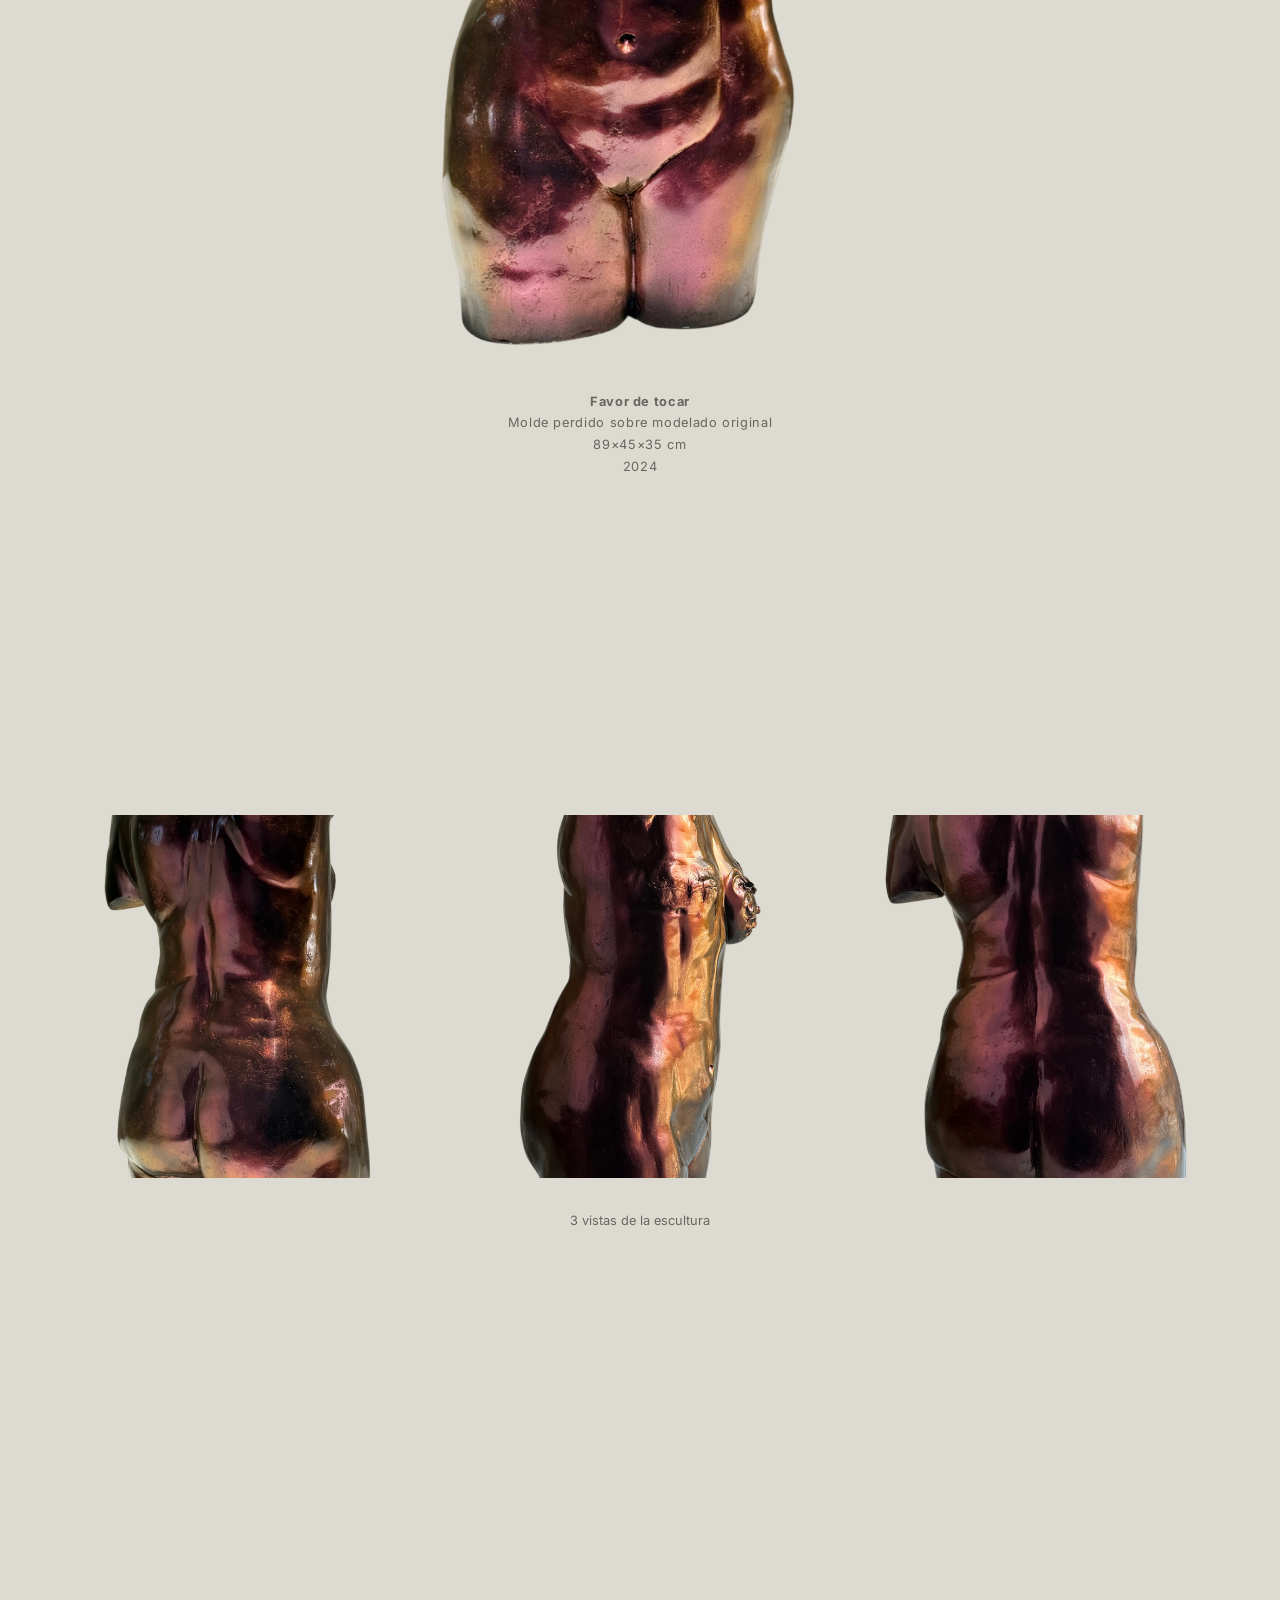
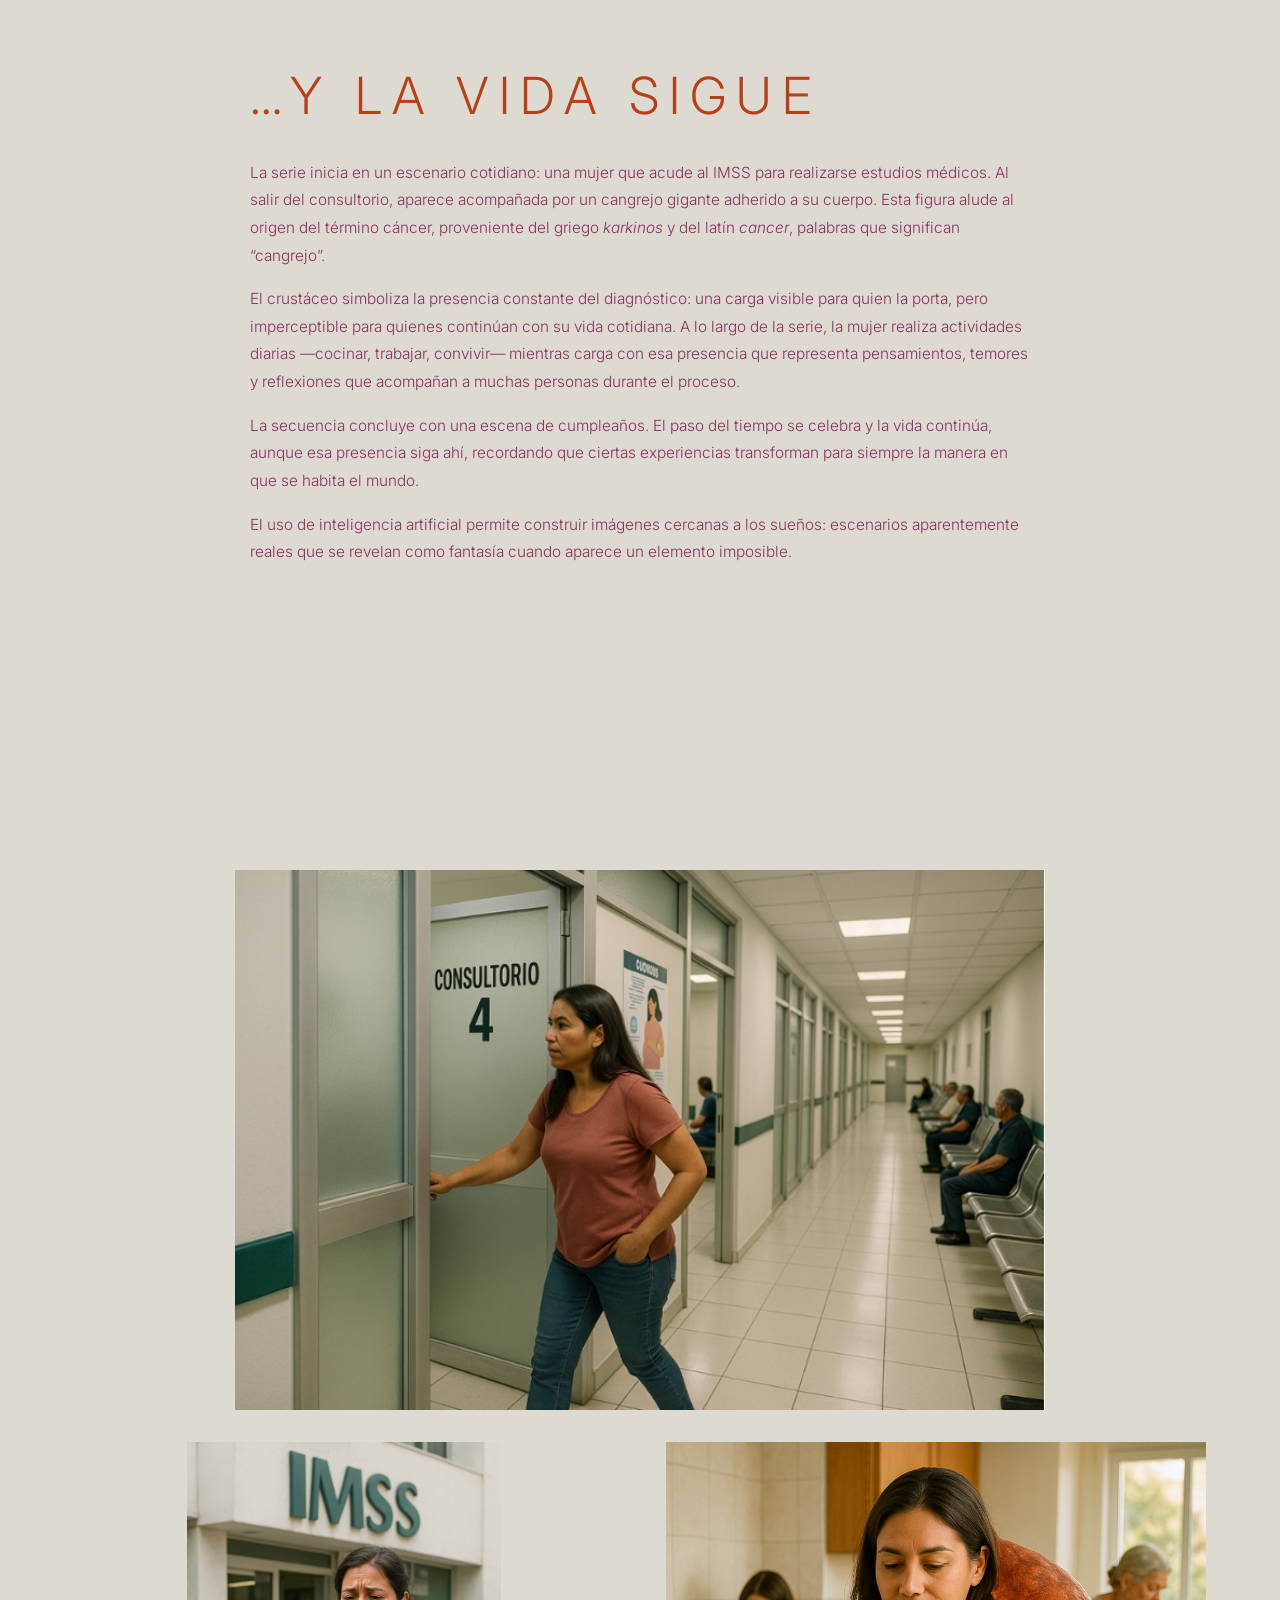
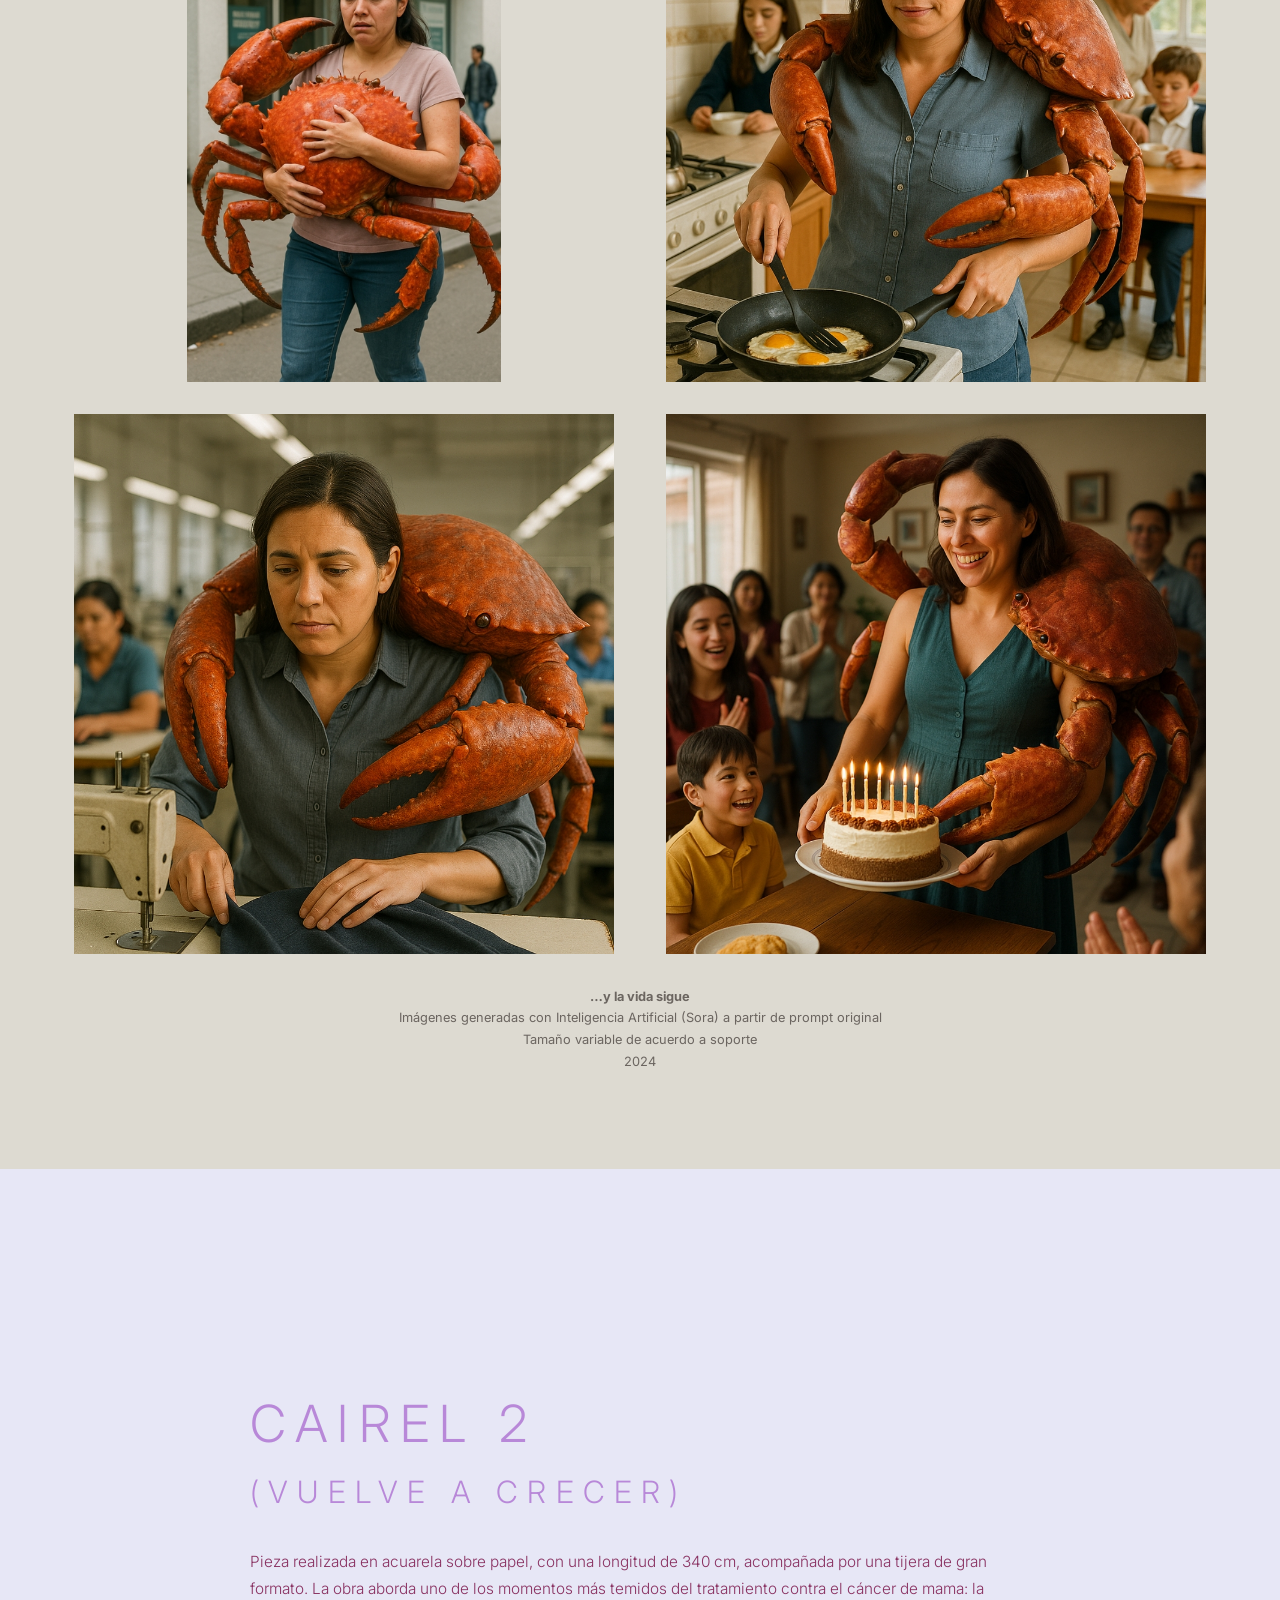
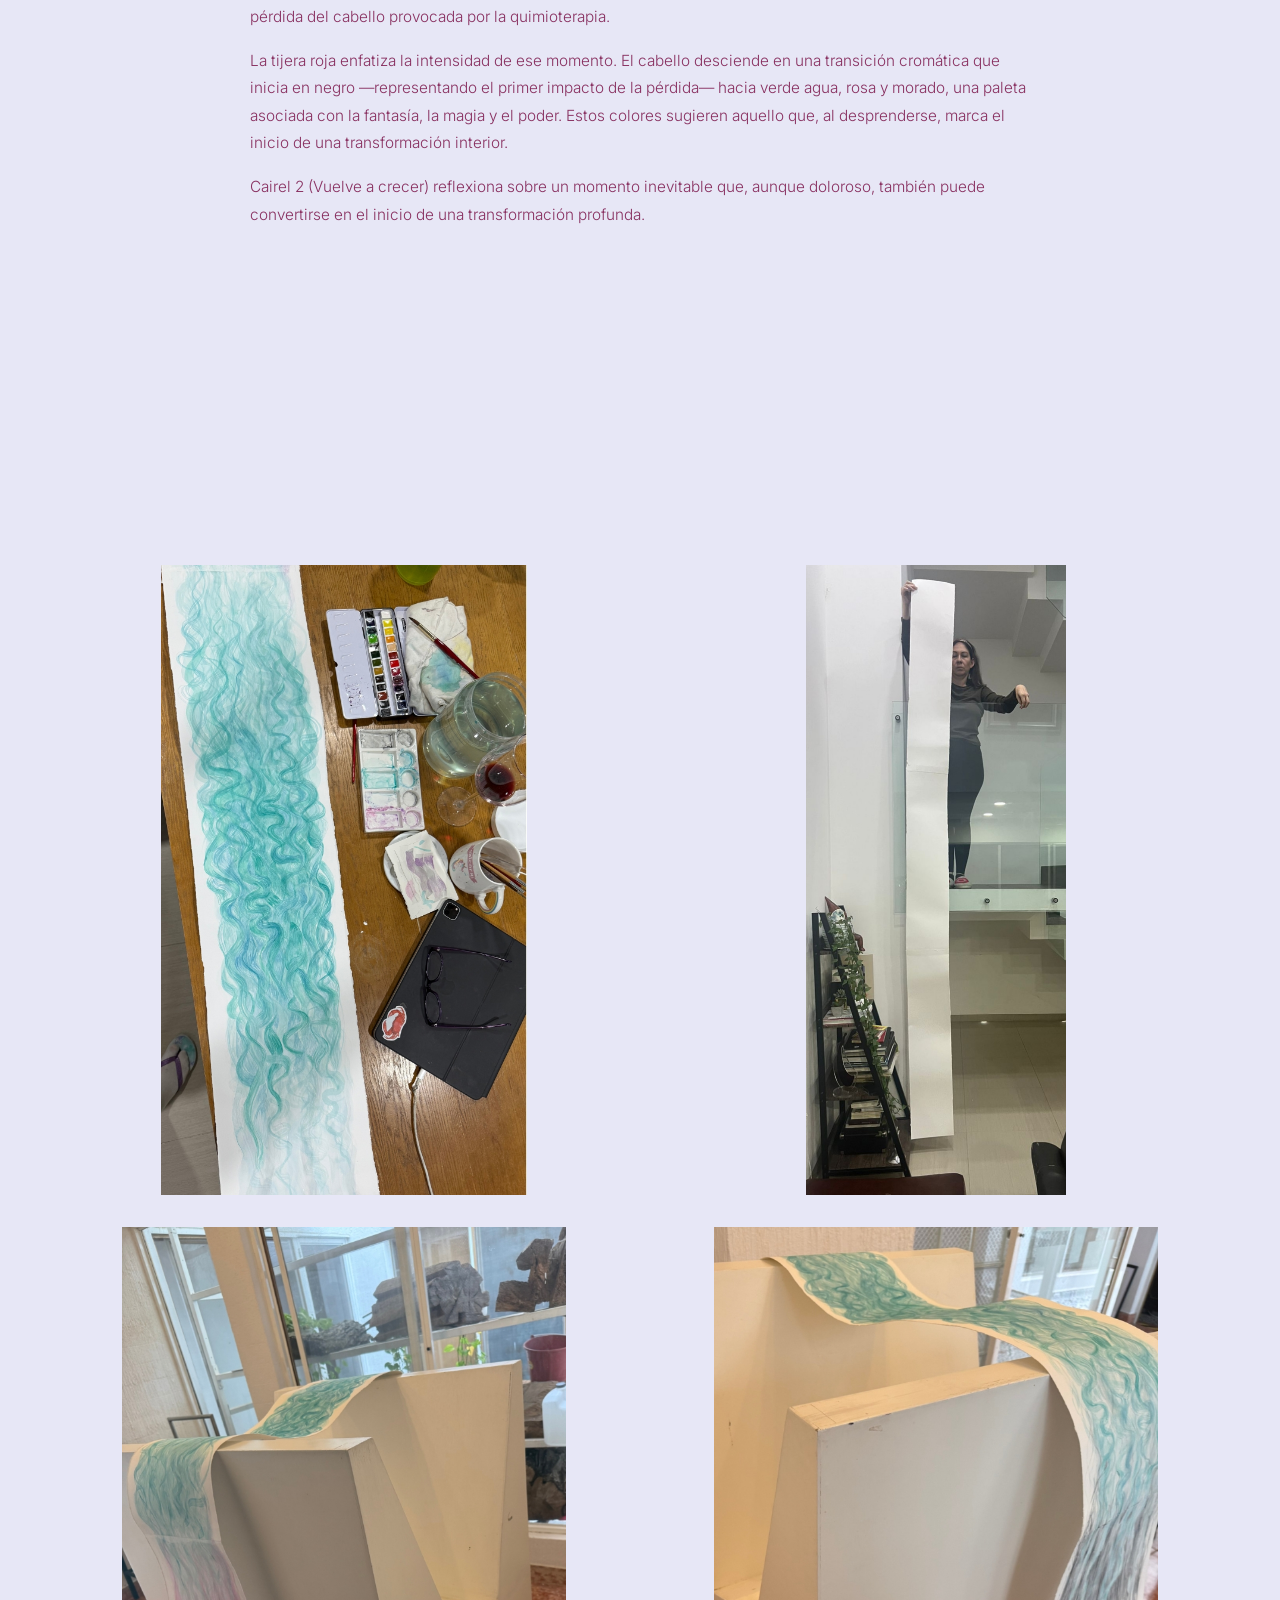
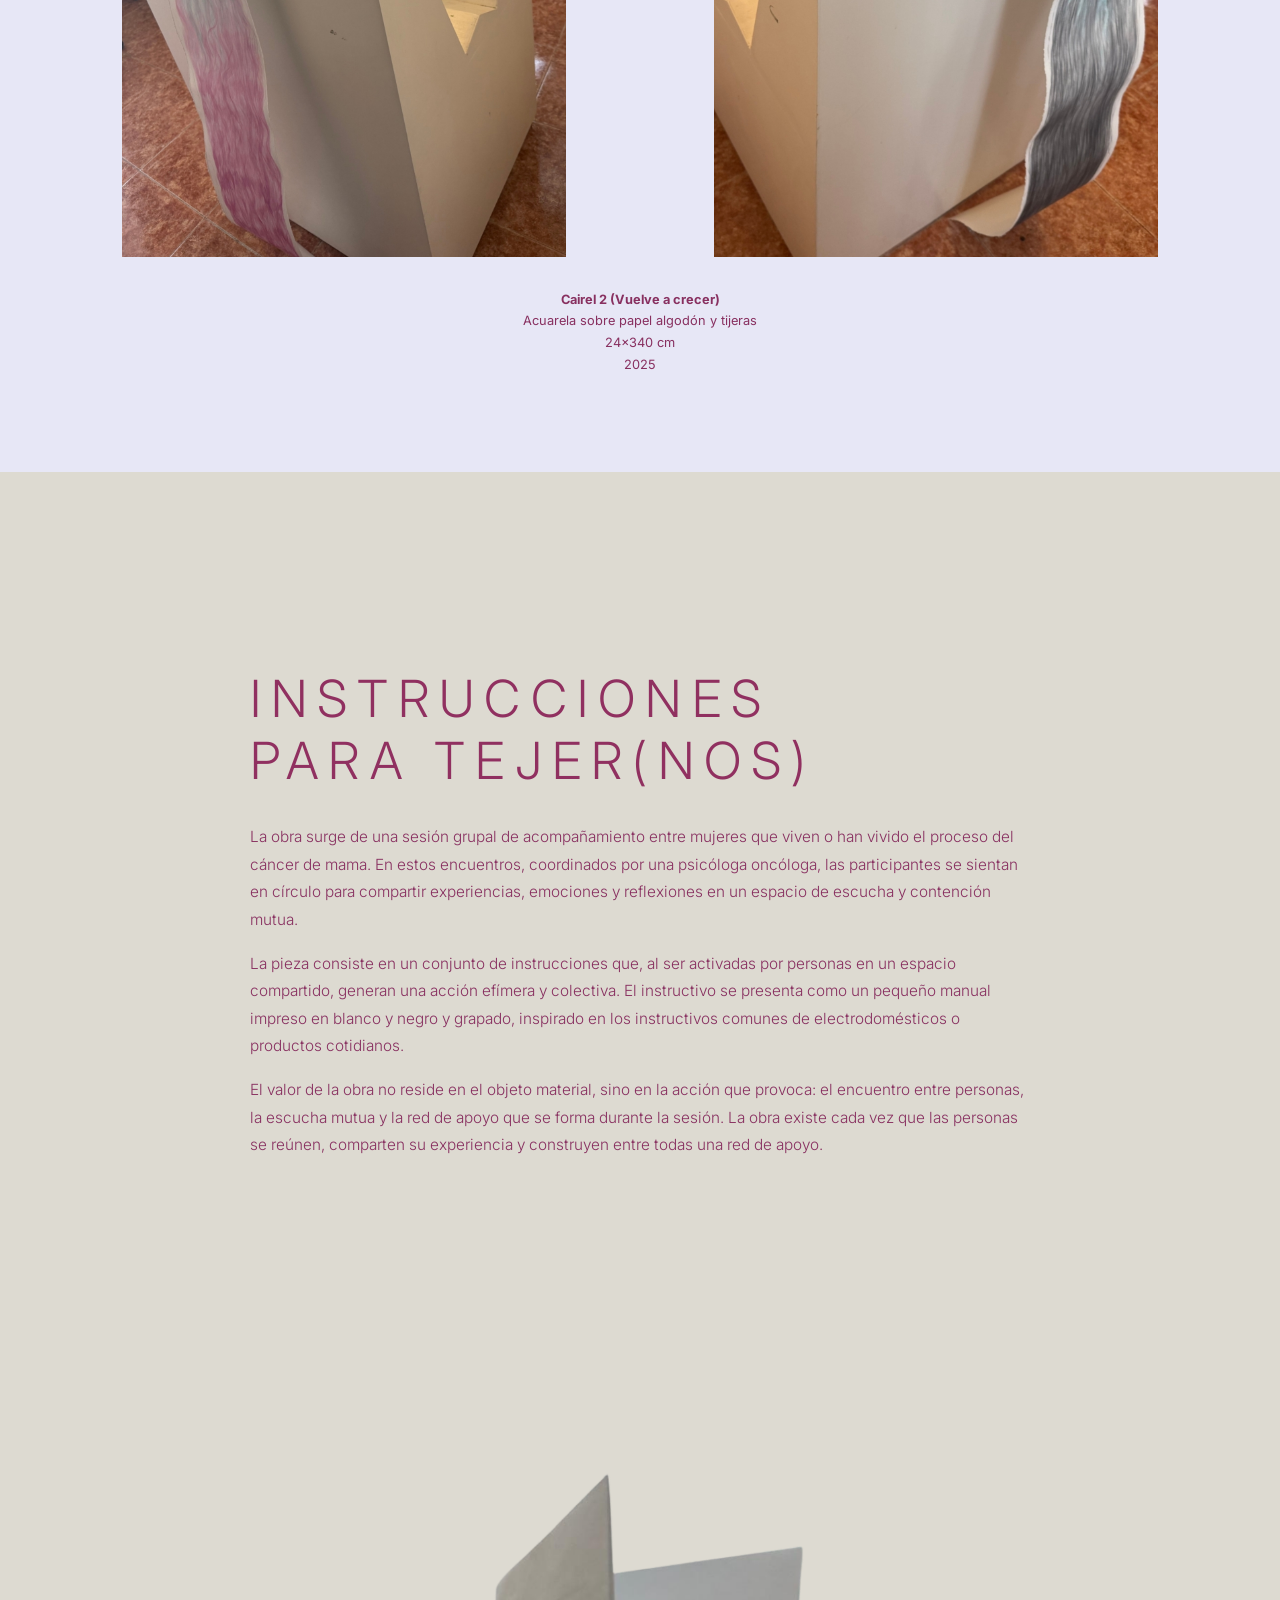
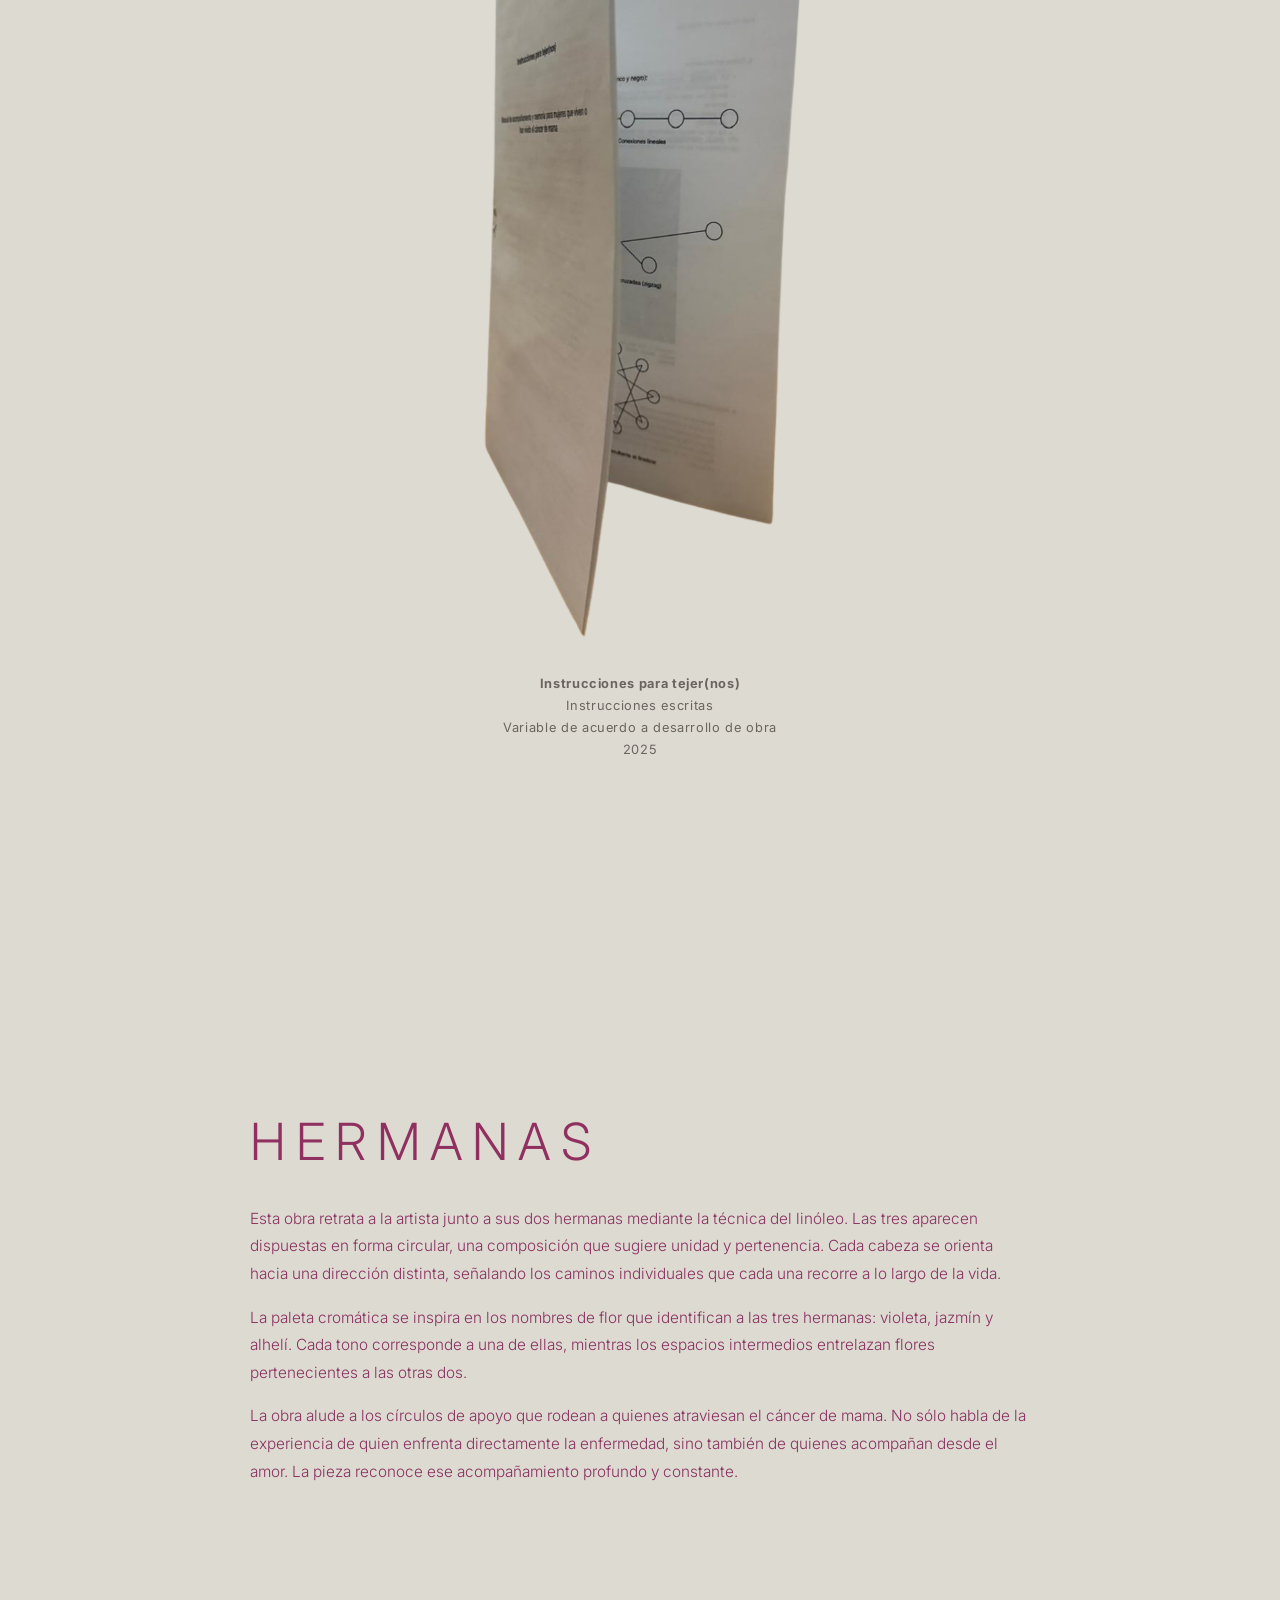
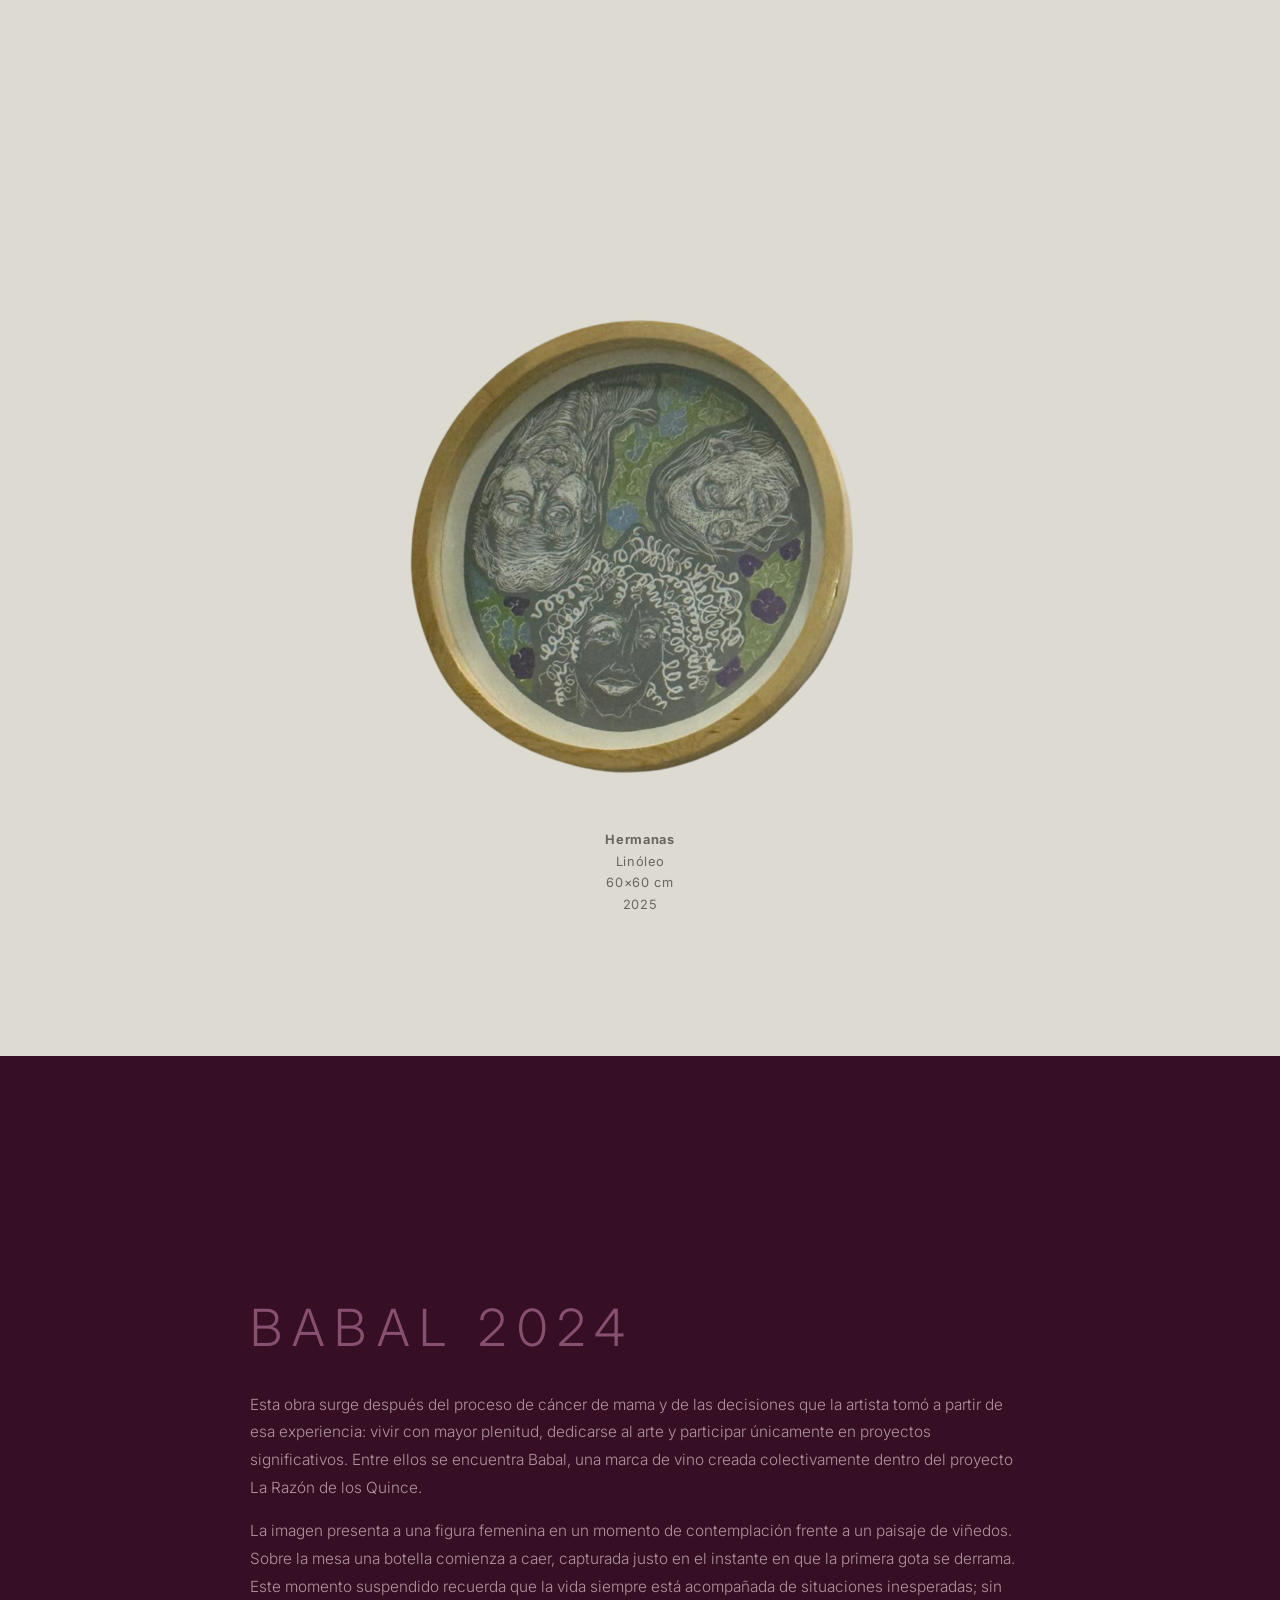
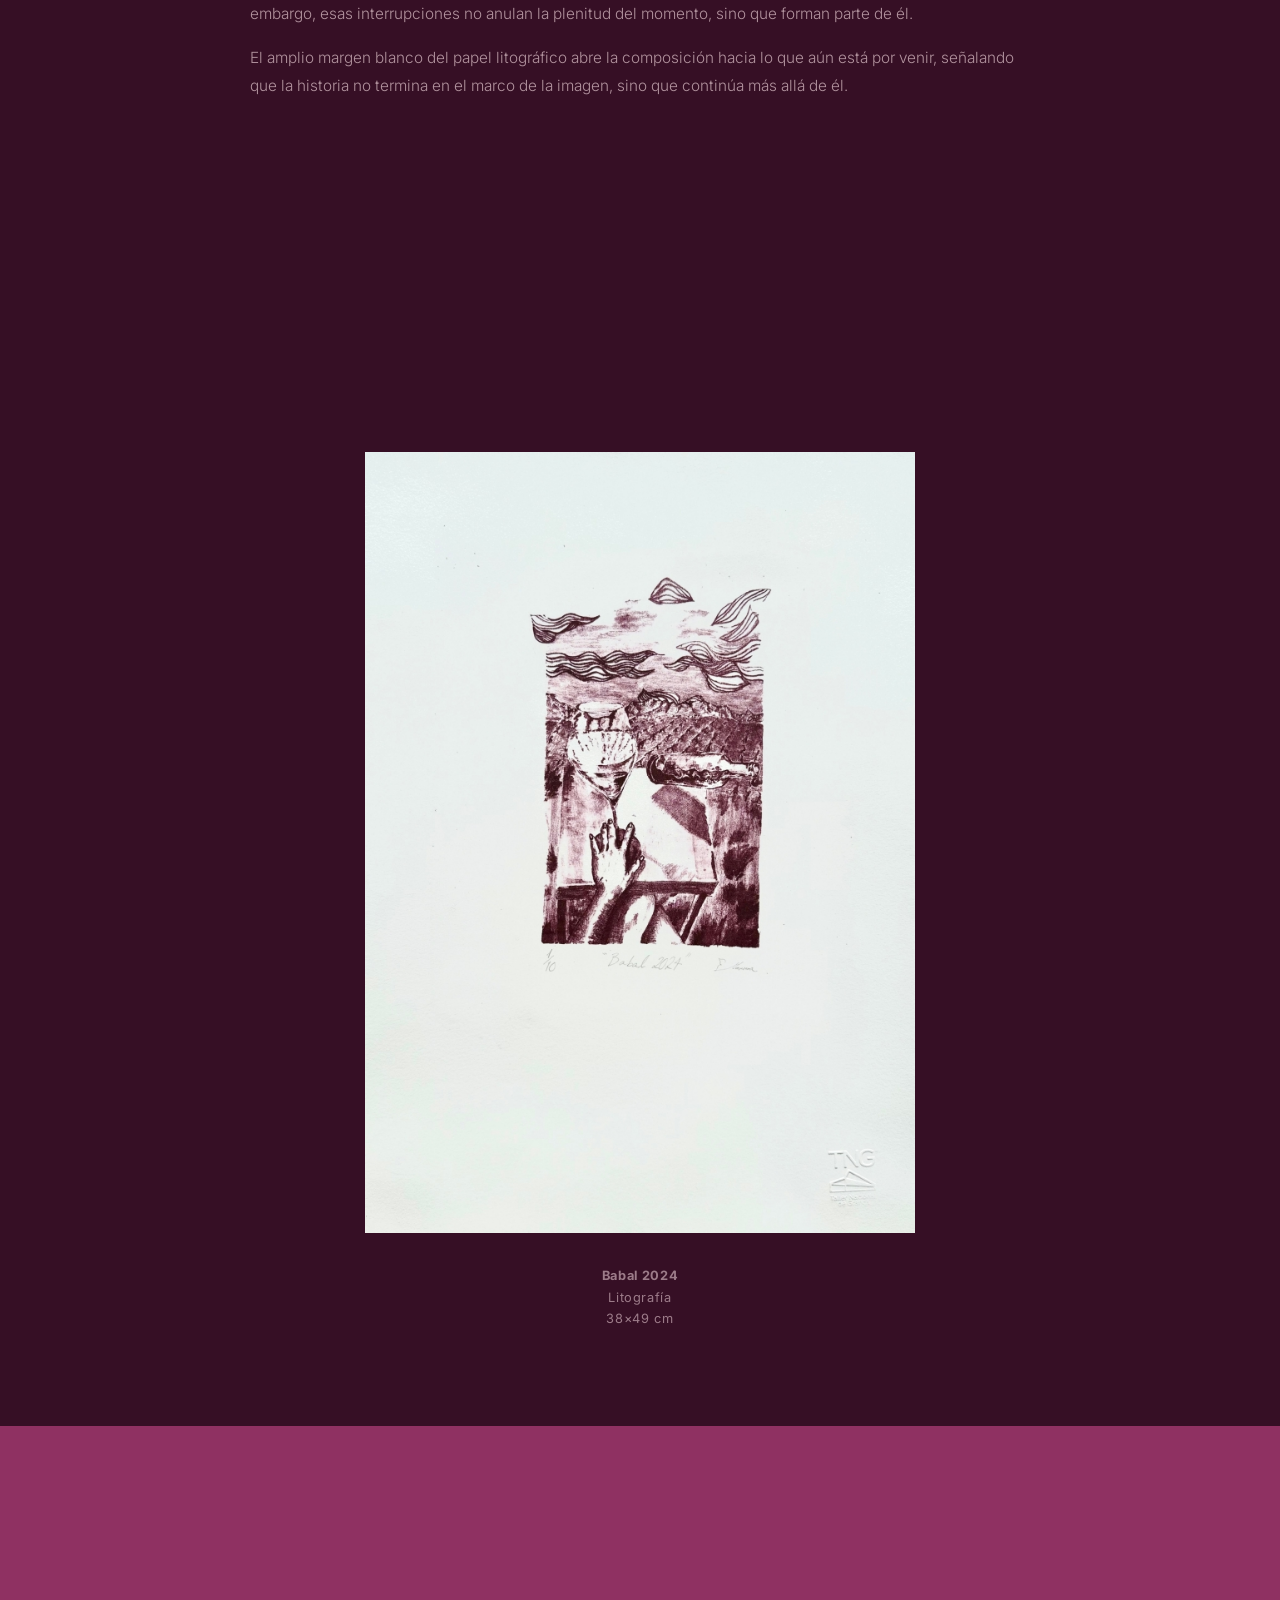
==== commit 428b9061: "Fix caption: 3 vistas de la escultura Co-Authored-By: Claude Opus 4.6 <noreply@anthropic.com>" ====
--- a/exposicion060326/index.html
+++ b/exposicion060326/index.html
@@ -3,19 +3,41 @@
 <head>
   <meta charset="UTF-8">
   <meta name="viewport" content="width=device-width, initial-scale=1.0">
+  <meta name="google-site-verification" content="yqmG9QSLxOto4_FjVrfuoJsZuMKn0yZF5c--t2Zv6ek">
+  <!-- Google Analytics -->
+  <script async src="https://www.googletagmanager.com/gtag/js?id=G-MJ9WV2JZ75"></script>
+  <script>
+    window.dataLayer = window.dataLayer || [];
+    function gtag(){dataLayer.push(arguments);}
+    gtag('js', new Date());
+    gtag('config', 'G-MJ9WV2JZ75');
+  </script>
+  <!-- Microsoft Clarity -->
+  <script>
+    (function(c,l,a,r,i,t,y){c[a]=c[a]||function(){(c[a].q=c[a].q||[]).push(arguments)};t=l.createElement(r);t.async=1;t.src="https://www.clarity.ms/tag/"+i;y=l.getElementsByTagName(r)[0];y.parentNode.insertBefore(t,y)})(window,document,"clarity","script","CLARITY_ID");
+  </script>
   <title>Guía de Exposición — Sirena Marina Art — 06·03·26</title>
   <meta name="description" content="Guía digital de exposición. Sirena Marina Art — Marina Alhelí Tavizón Mondragón. Gráfica, escultura, acuarela e instalación.">
   <meta property="og:title" content="Sirena Marina Art — Guía de Exposición">
   <meta property="og:description" content="Guía digital de exposición 06·03·26">
   <meta property="og:type" content="website">
   <meta property="og:url" content="https://sirenamarina.art/exposicion060326/">
-  <meta property="og:image" content="https://sirenamarina.art/assets/images/favor de tocar 1.png">
+  <meta property="og:site_name" content="Sirena Marina Art">
+  <meta property="og:image" content="https://sirenamarina.art/assets/images/og-expo.png">
+  <meta property="og:image:width" content="670">
+  <meta property="og:image:height" content="1152">
+  <meta property="og:image:alt" content="Favor de tocar — escultura de Sirena Marina Art">
   <meta property="og:locale" content="es_MX">
   <meta name="twitter:card" content="summary_large_image">
-  <meta name="twitter:title" content="Sirena Marina Art — Guía de Exposición">
-  <meta name="twitter:description" content="Guía digital de exposición Continuará — 06·03·26">
-  <meta name="twitter:image" content="https://sirenamarina.art/assets/images/favor de tocar 1.png">
+  <meta name="twitter:title" content="Continuará — Sirena Marina Art">
+  <meta name="twitter:description" content="Guía digital de exposición — 06·03·26. Gráfica, escultura, acuarela e instalación.">
+  <meta name="twitter:image" content="https://sirenamarina.art/assets/images/og-expo.png">
+  <meta name="twitter:image:alt" content="Favor de tocar — escultura de Sirena Marina Art">
   <link rel="canonical" href="https://sirenamarina.art/exposicion060326/">
+  <link rel="icon" type="image/svg+xml" href="../assets/logos/favicon.svg">
+  <link rel="icon" type="image/png" sizes="32x32" href="../assets/logos/favicon-32.png">
+  <link rel="apple-touch-icon" href="../assets/logos/apple-touch-icon.png">
+  <link rel="manifest" href="../site.webmanifest">
   <meta name="theme-color" content="#8F3162">
   <script type="application/ld+json">
   {
@@ -25,43 +47,69 @@
     "description": "Exposición de arte visual por Sirena Marina Art (Marina Alhelí Tavizón Mondragón). Gráfica, escultura, acuarela e instalación que abordan la experiencia del cáncer de mama.",
     "startDate": "2026-03-06",
     "url": "https://sirenamarina.art/exposicion060326/",
-    "image": "https://sirenamarina.art/assets/images/favor de tocar 1.png",
+    "image": "https://sirenamarina.art/assets/images/og-expo.png",
     "organizer": {
       "@type": "Person",
       "name": "Marina Alhelí Tavizón Mondragón",
       "alternateName": "Sirena Marina Art",
       "url": "https://sirenamarina.art"
     },
-    "about": [
+    "workFeatured": [
       {
         "@type": "VisualArtwork",
         "name": "Favor de tocar",
         "artMedium": "Molde perdido sobre modelado original",
-        "dateCreated": "2024"
+        "artform": "Escultura",
+        "width": {"@type": "Distance", "name": "45 cm"},
+        "height": {"@type": "Distance", "name": "89 cm"},
+        "dateCreated": "2024",
+        "creator": {"@type": "Person", "name": "Marina Alhelí Tavizón Mondragón"}
       },
       {
         "@type": "VisualArtwork",
         "name": "…y la vida sigue",
-        "artMedium": "Imágenes generadas con IA (Sora)",
-        "dateCreated": "2024"
+        "artMedium": "Imágenes generadas con Inteligencia Artificial (Sora)",
+        "artform": "Arte digital",
+        "dateCreated": "2024",
+        "creator": {"@type": "Person", "name": "Marina Alhelí Tavizón Mondragón"}
       },
       {
         "@type": "VisualArtwork",
         "name": "Cairel 2 (Vuelve a crecer)",
         "artMedium": "Acuarela sobre papel algodón y tijeras",
-        "dateCreated": "2025"
+        "artform": "Acuarela",
+        "width": {"@type": "Distance", "name": "340 cm"},
+        "height": {"@type": "Distance", "name": "24 cm"},
+        "dateCreated": "2025",
+        "creator": {"@type": "Person", "name": "Marina Alhelí Tavizón Mondragón"}
+      },
+      {
+        "@type": "VisualArtwork",
+        "name": "Instrucciones para tejer(nos)",
+        "artMedium": "Instrucciones escritas",
+        "artform": "Instalación",
+        "dateCreated": "2025",
+        "creator": {"@type": "Person", "name": "Marina Alhelí Tavizón Mondragón"}
       },
       {
         "@type": "VisualArtwork",
         "name": "Hermanas",
         "artMedium": "Linóleo",
-        "dateCreated": "2025"
+        "artform": "Gráfica",
+        "width": {"@type": "Distance", "name": "60 cm"},
+        "height": {"@type": "Distance", "name": "60 cm"},
+        "dateCreated": "2025",
+        "creator": {"@type": "Person", "name": "Marina Alhelí Tavizón Mondragón"}
       },
       {
         "@type": "VisualArtwork",
         "name": "Babal 2024",
         "artMedium": "Litografía",
-        "dateCreated": "2024"
+        "artform": "Gráfica",
+        "width": {"@type": "Distance", "name": "49 cm"},
+        "height": {"@type": "Distance", "name": "38 cm"},
+        "dateCreated": "2024",
+        "creator": {"@type": "Person", "name": "Marina Alhelí Tavizón Mondragón"}
       }
     ]
   }
@@ -168,7 +216,7 @@
         <img class="lamina-multi__img lightbox-trigger" src="../assets/images/favor de tocar 3.png" alt="Favor de tocar — vista lateral" loading="lazy" style="object-fit:cover;">
         <img class="lamina-multi__img lightbox-trigger" src="../assets/images/favor de tocar 4.png" alt="Favor de tocar — vista posterior" loading="lazy" style="object-fit:cover;">
       </div>
-      <p class="lamina-multi__caption">Tres vistas de la instalación</p>
+      <p class="lamina-multi__caption">3 vistas de la escultura</p>
     </div>
   </section>
 
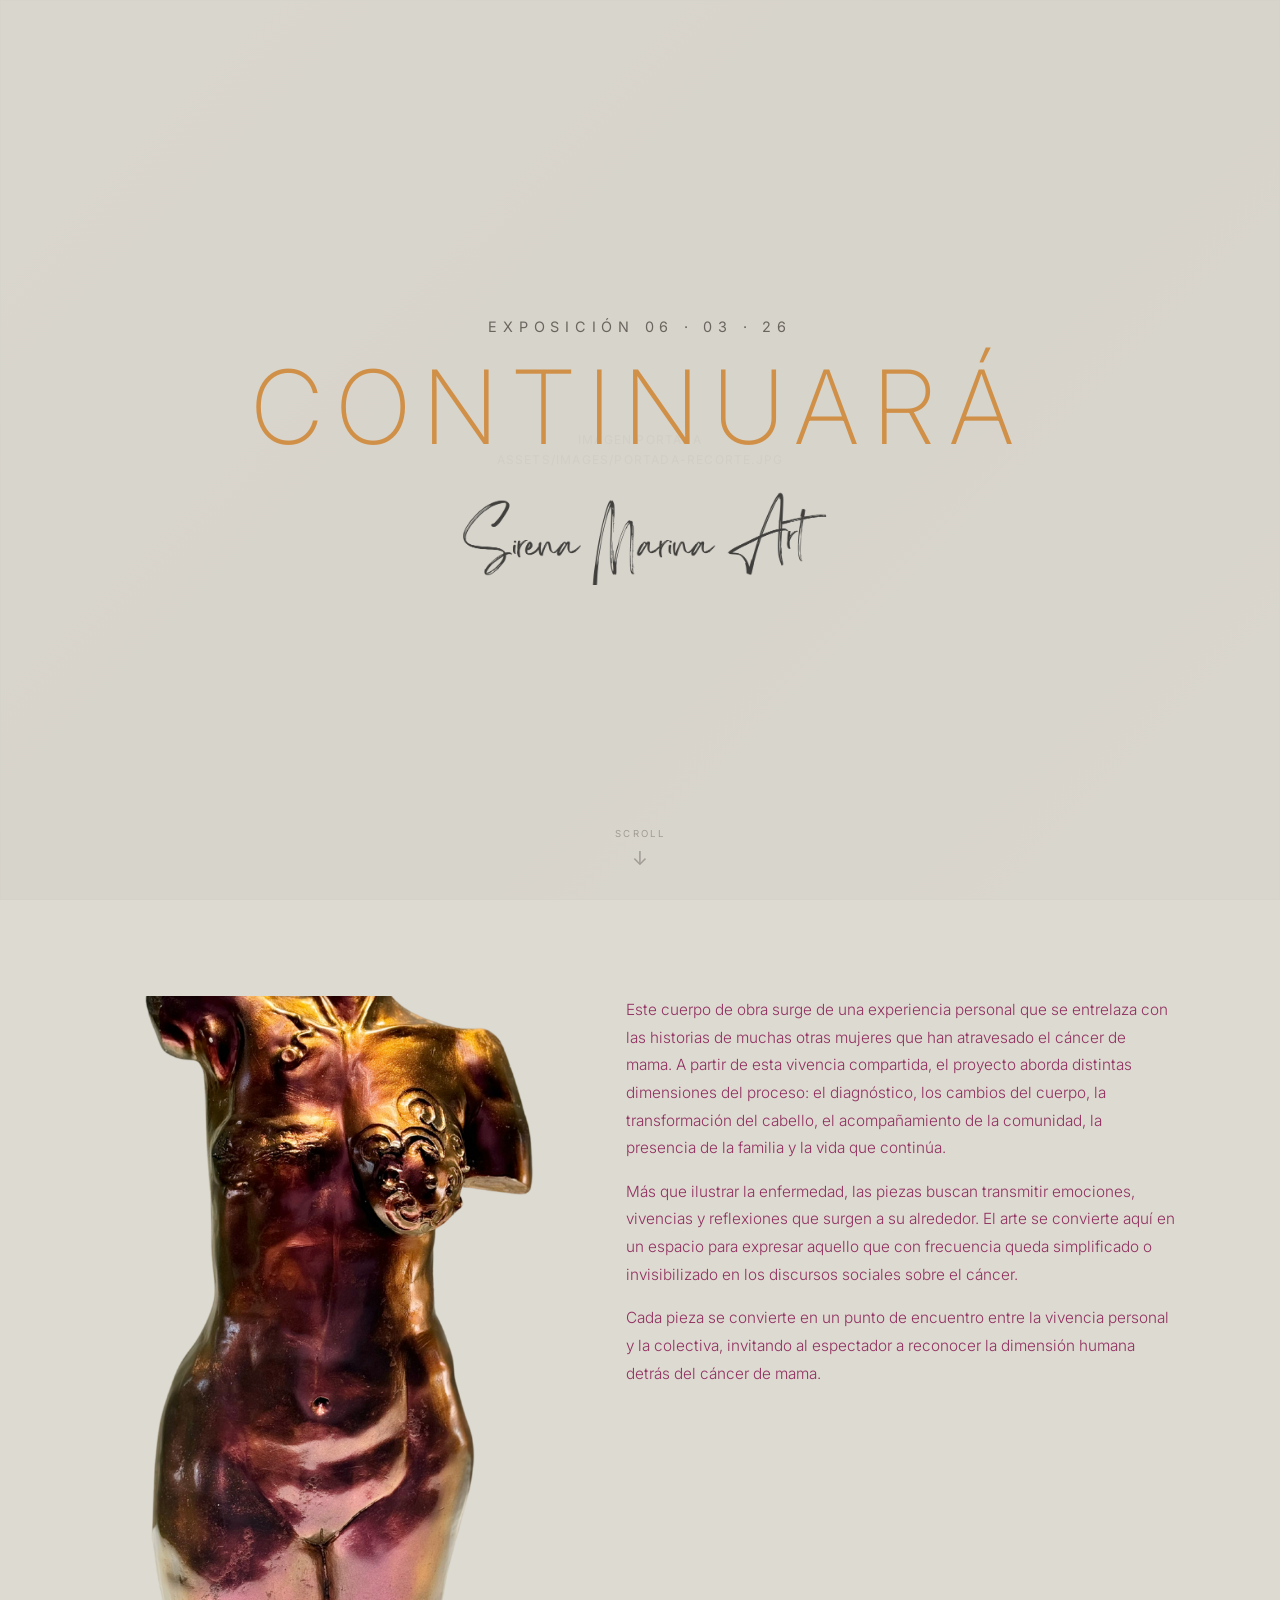
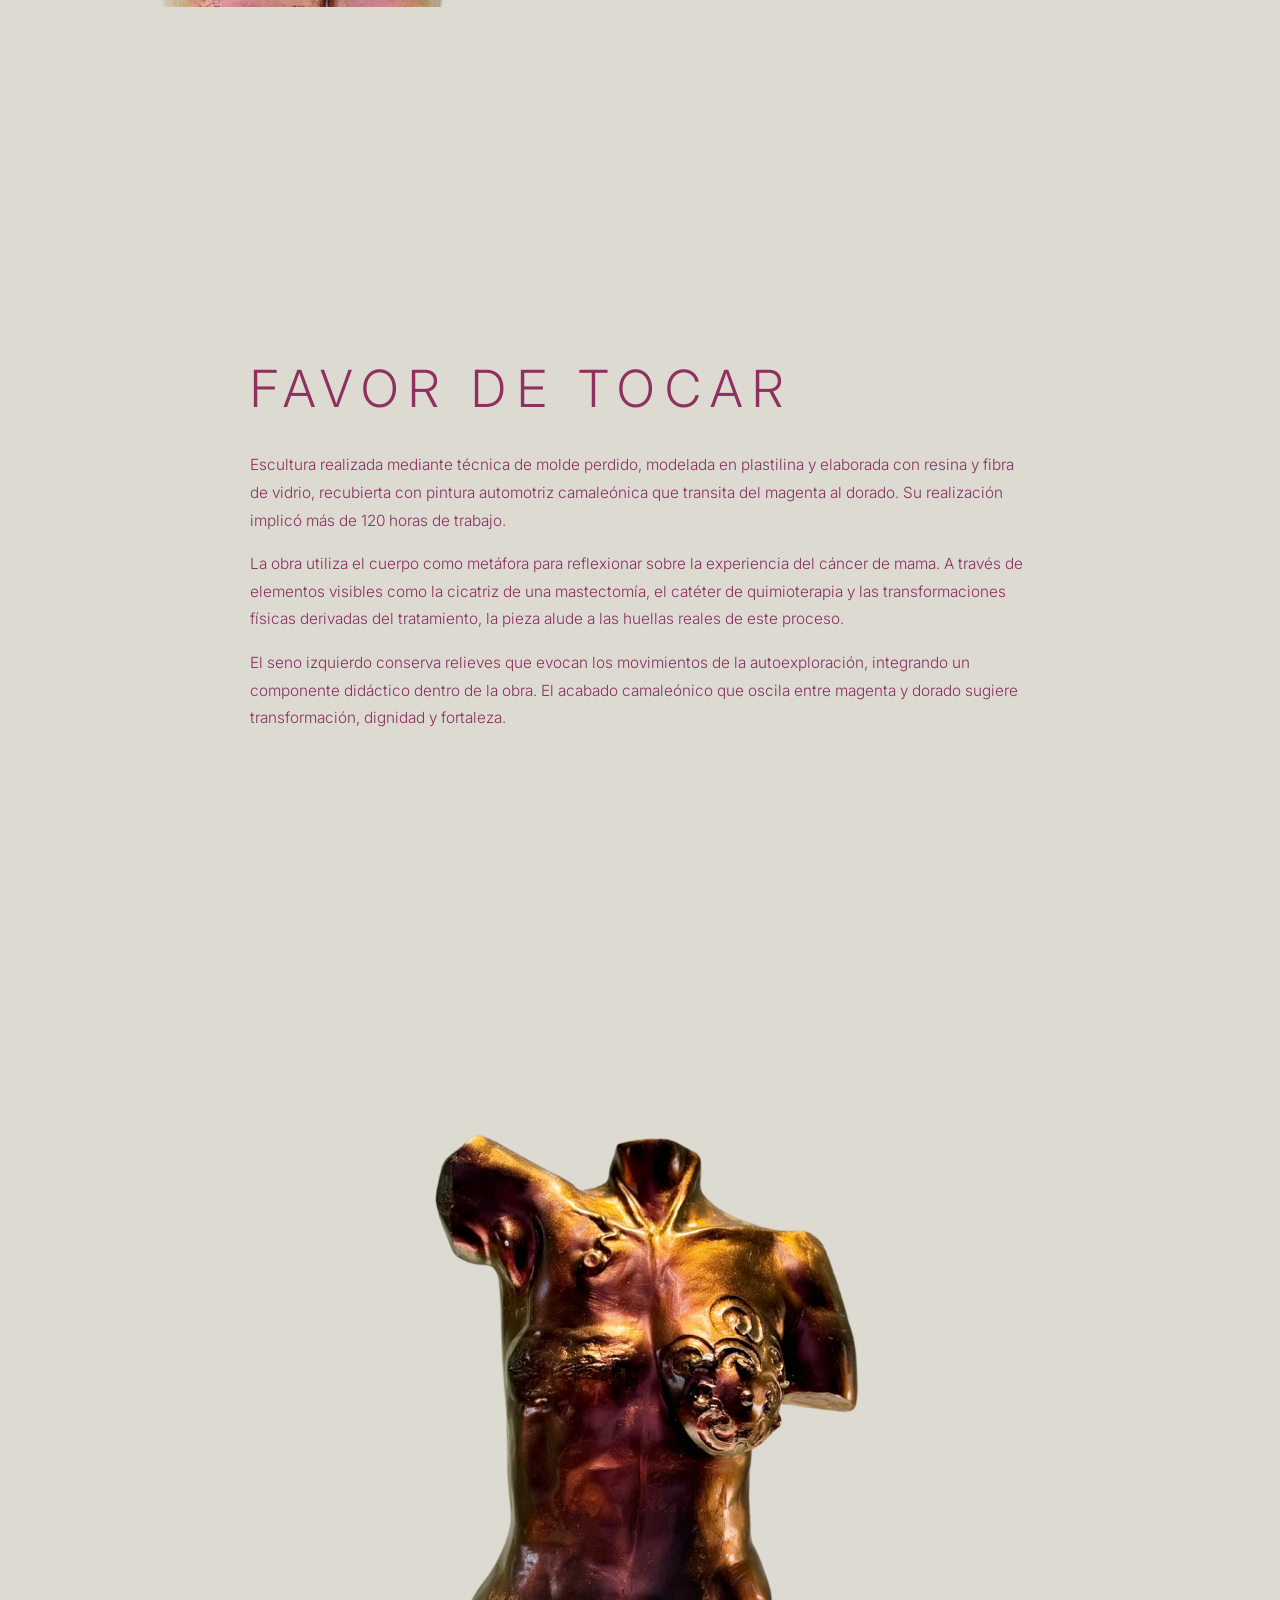
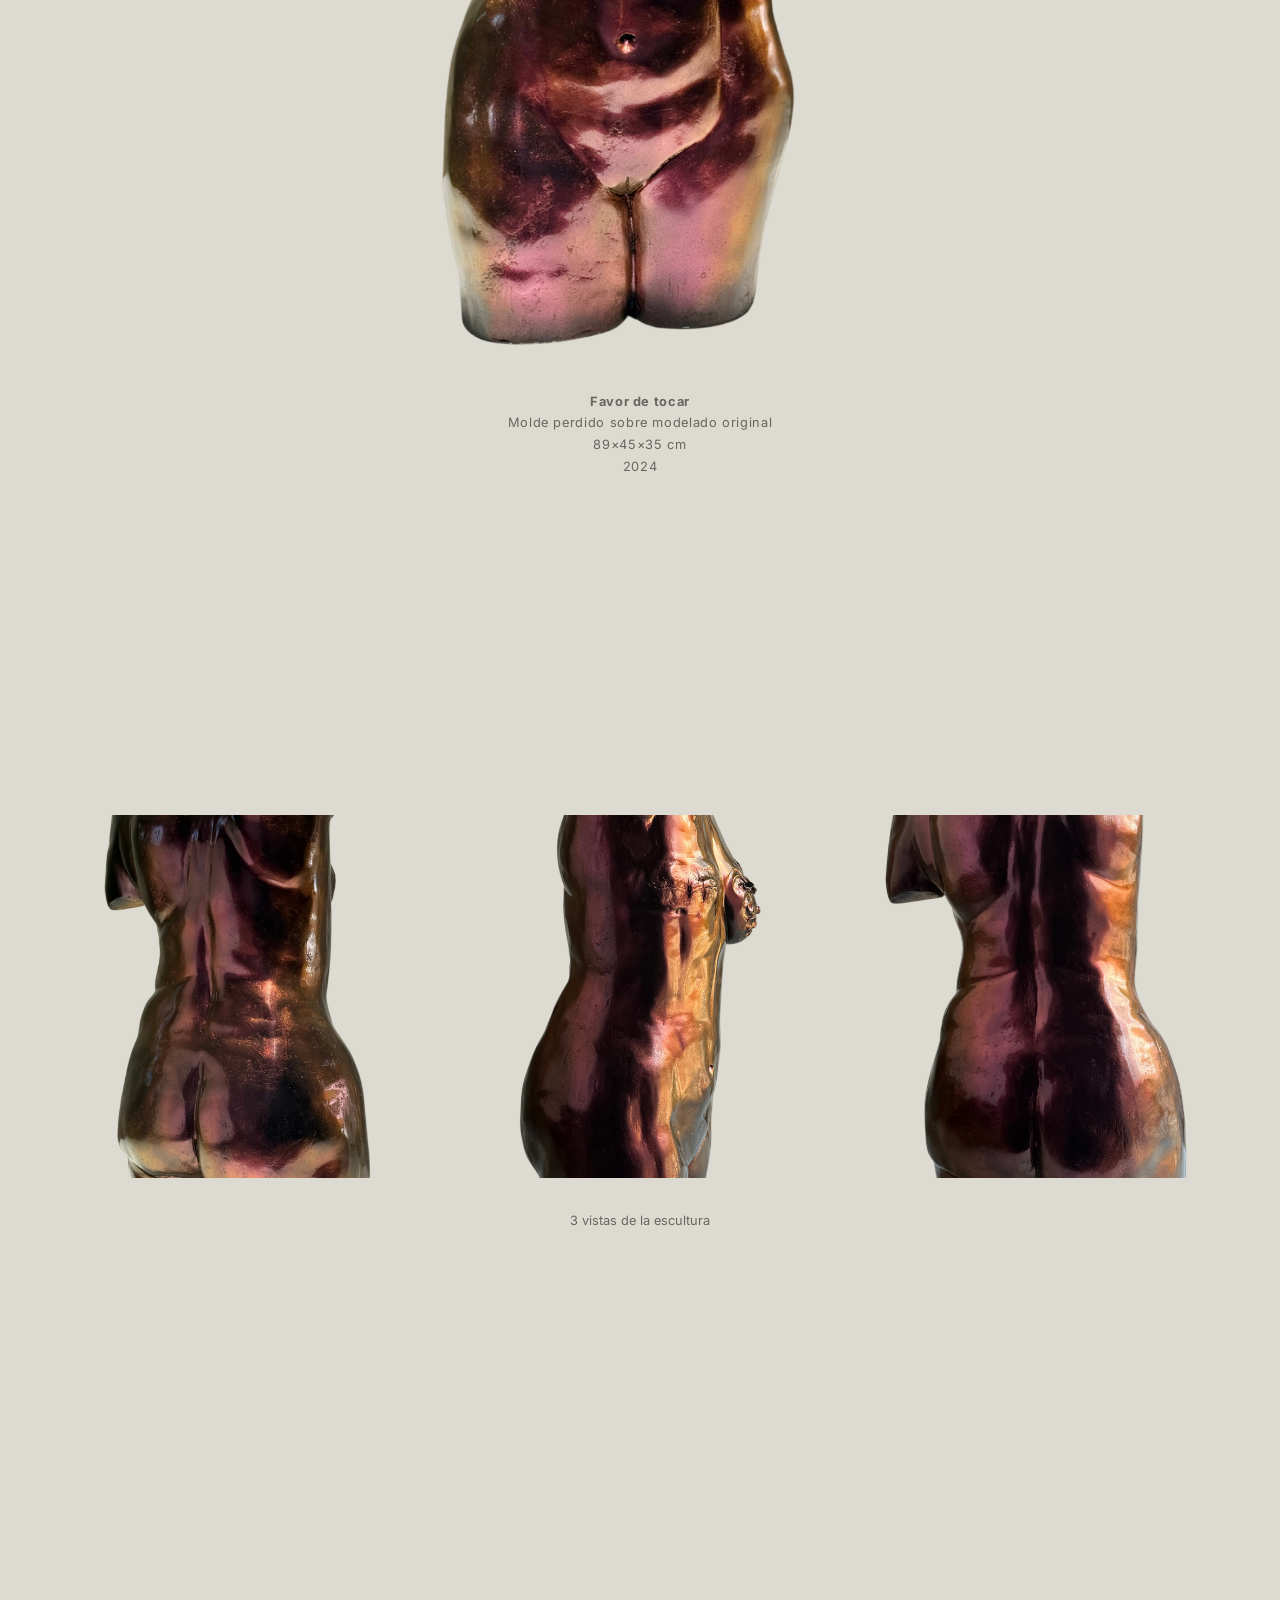
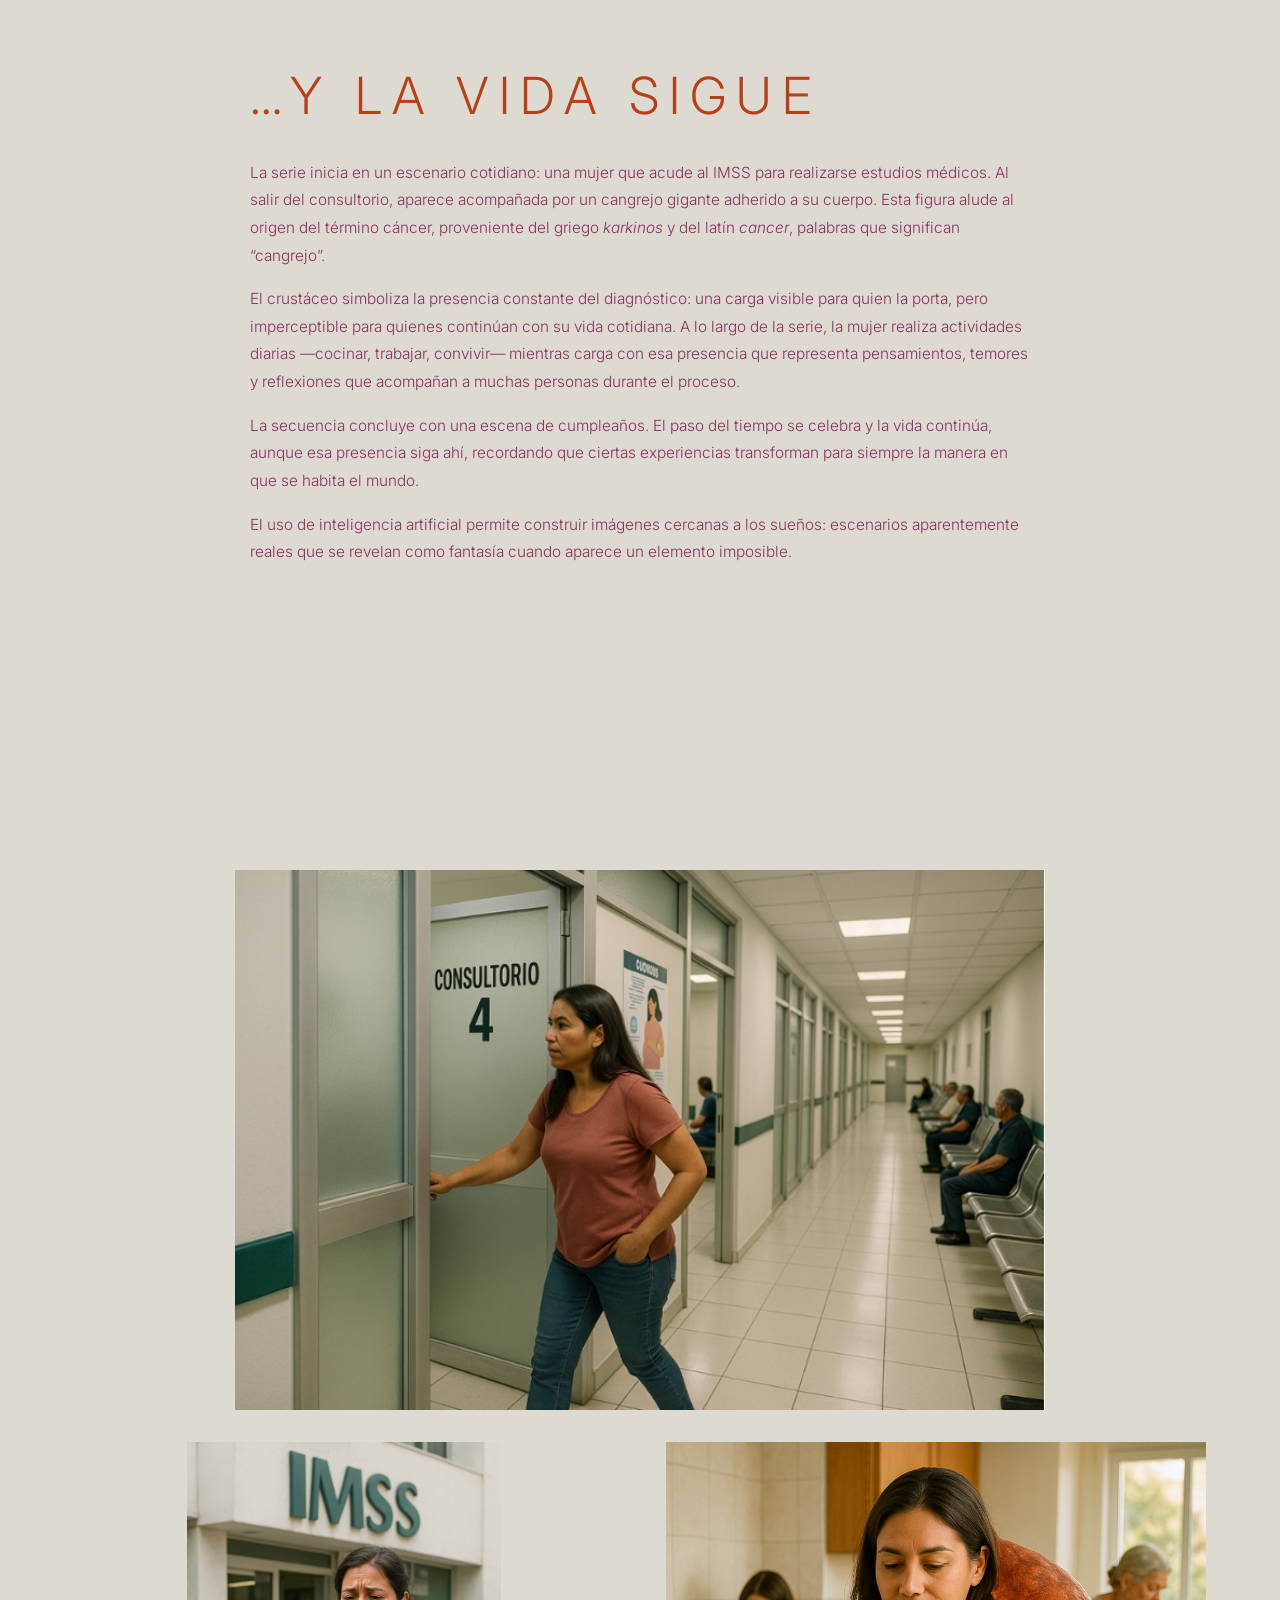
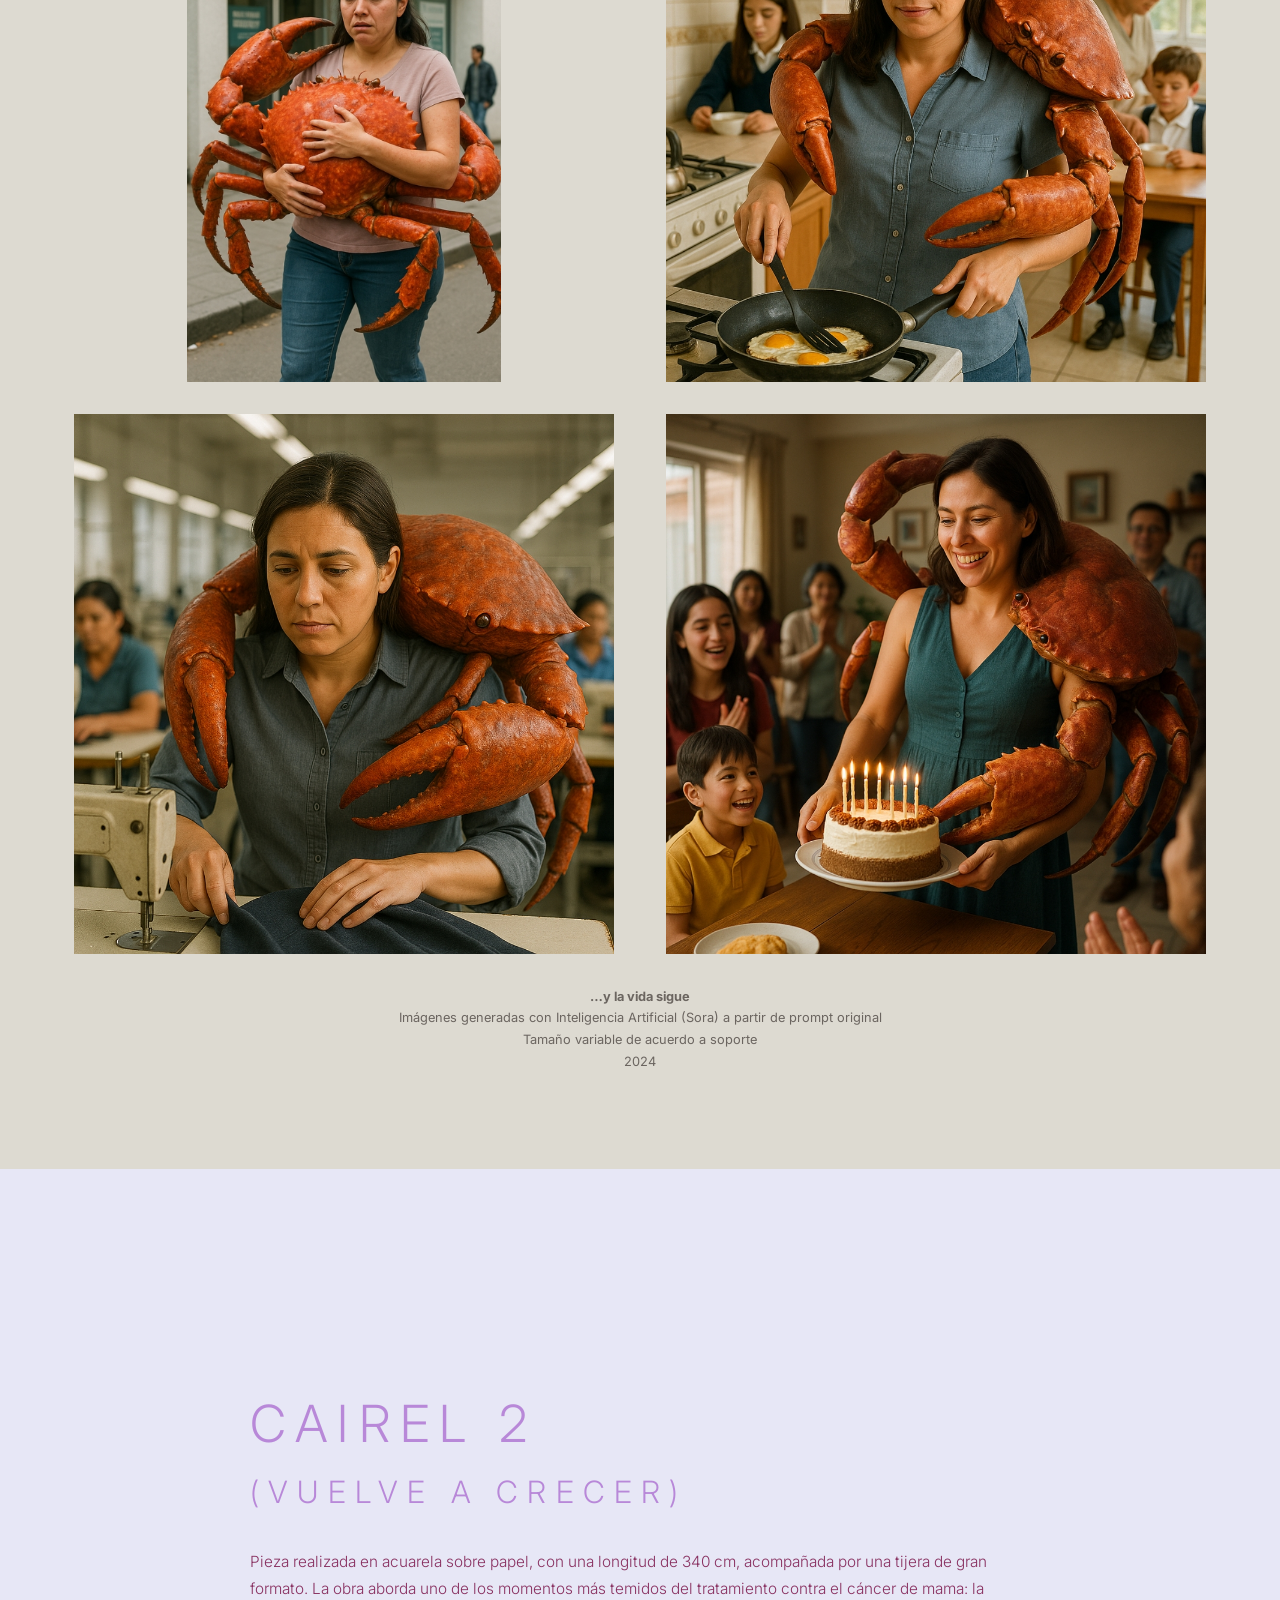
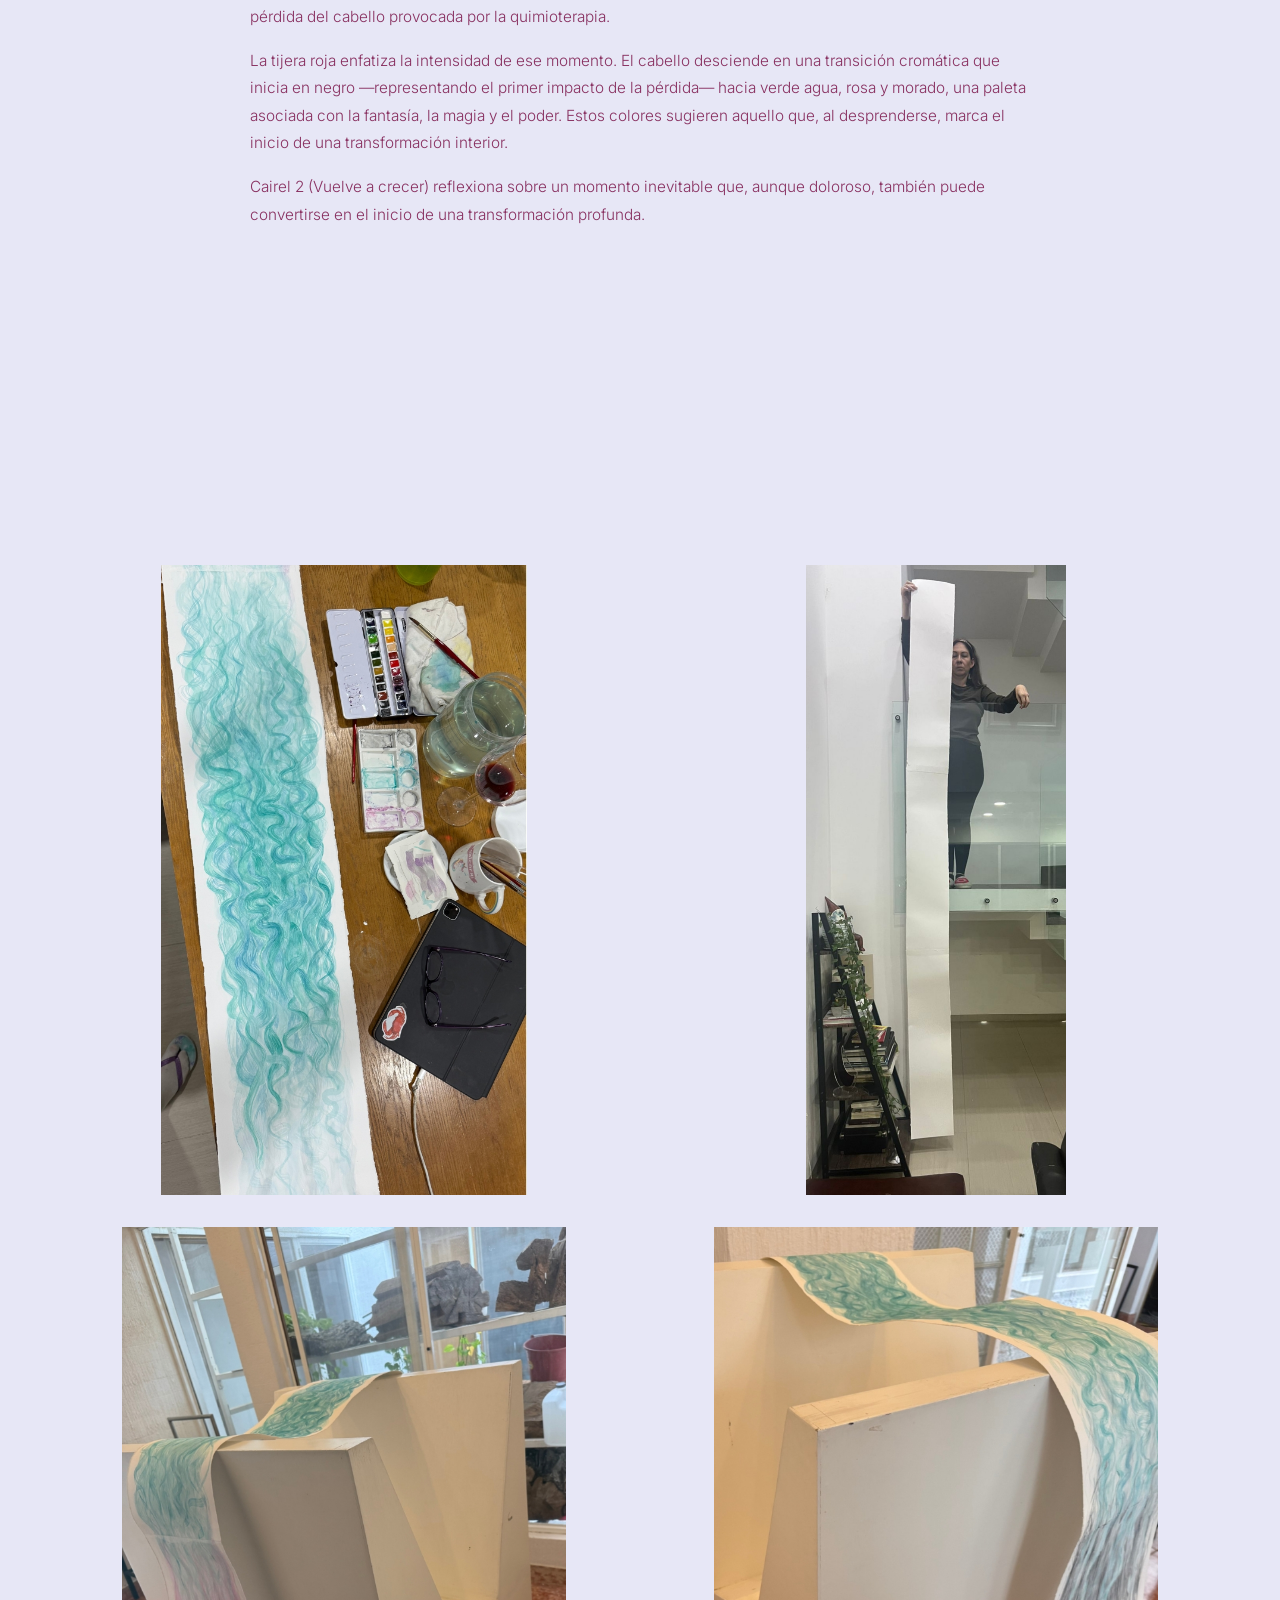
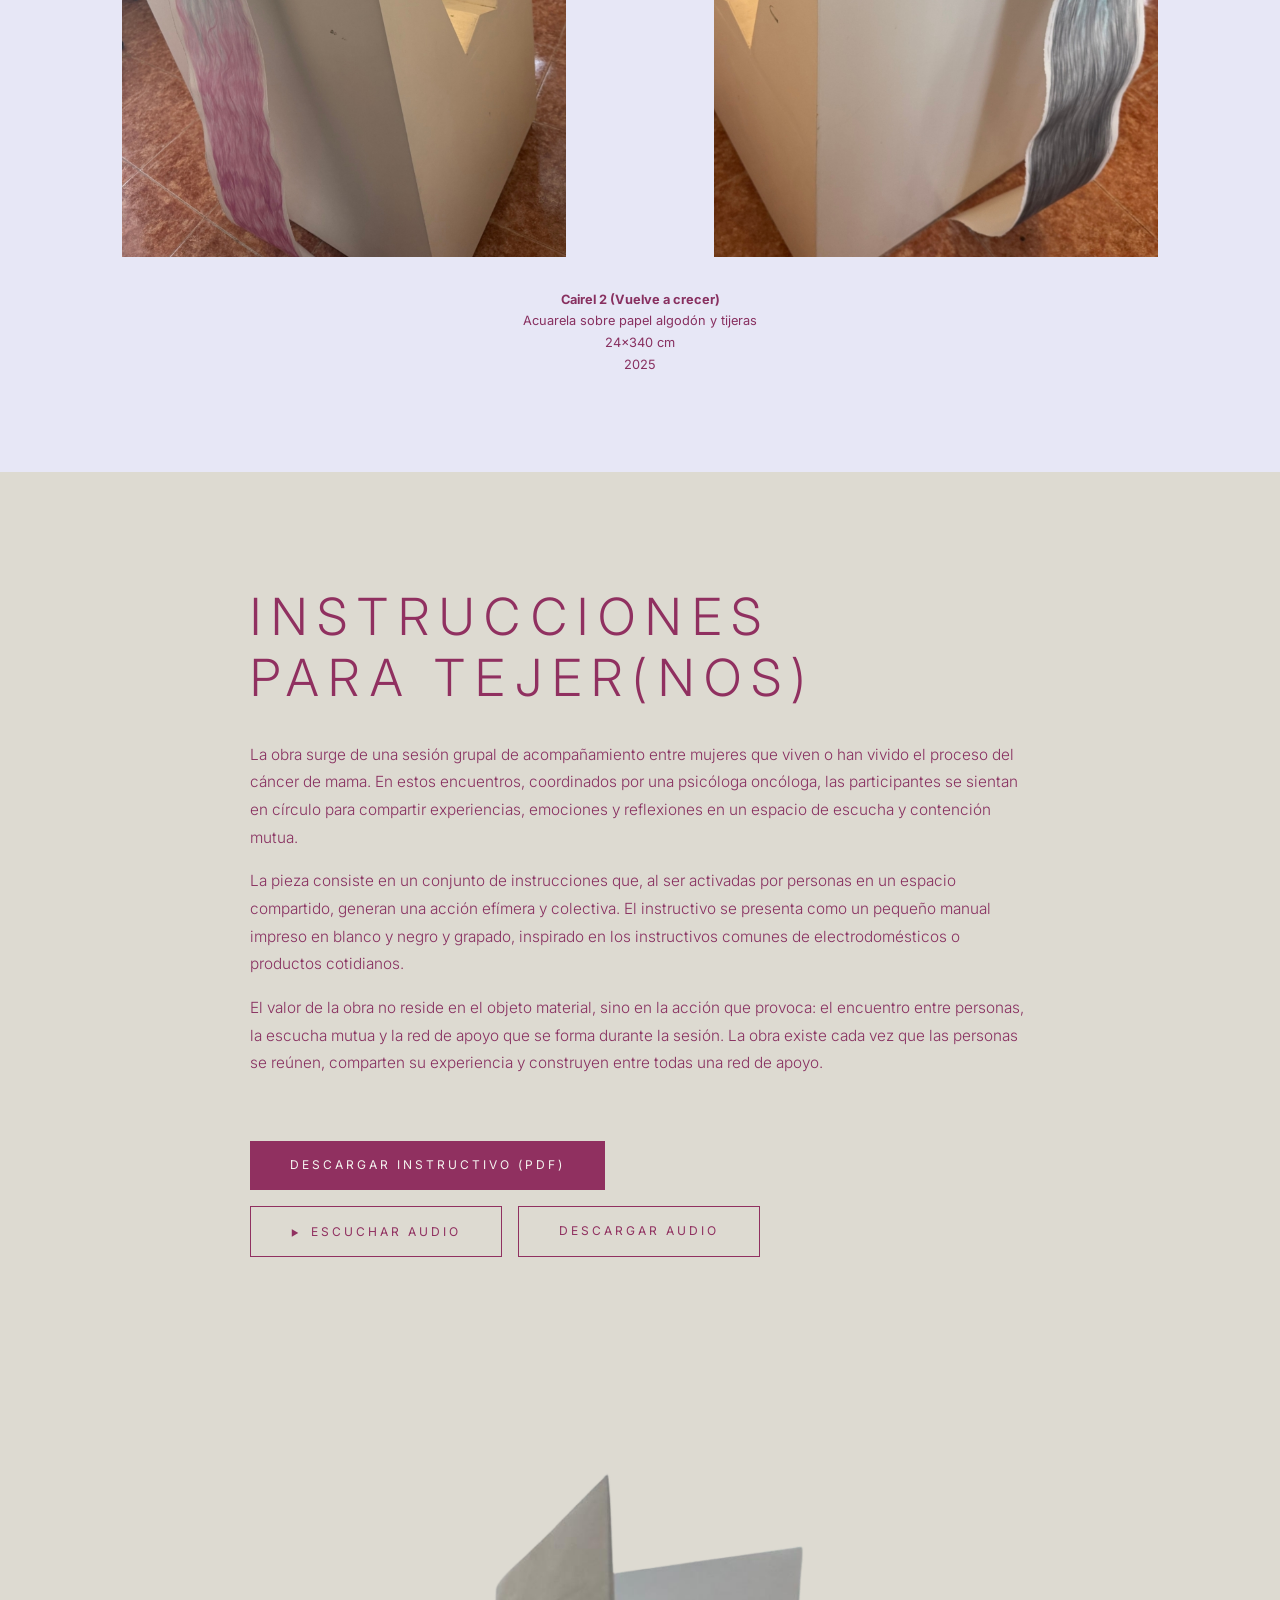
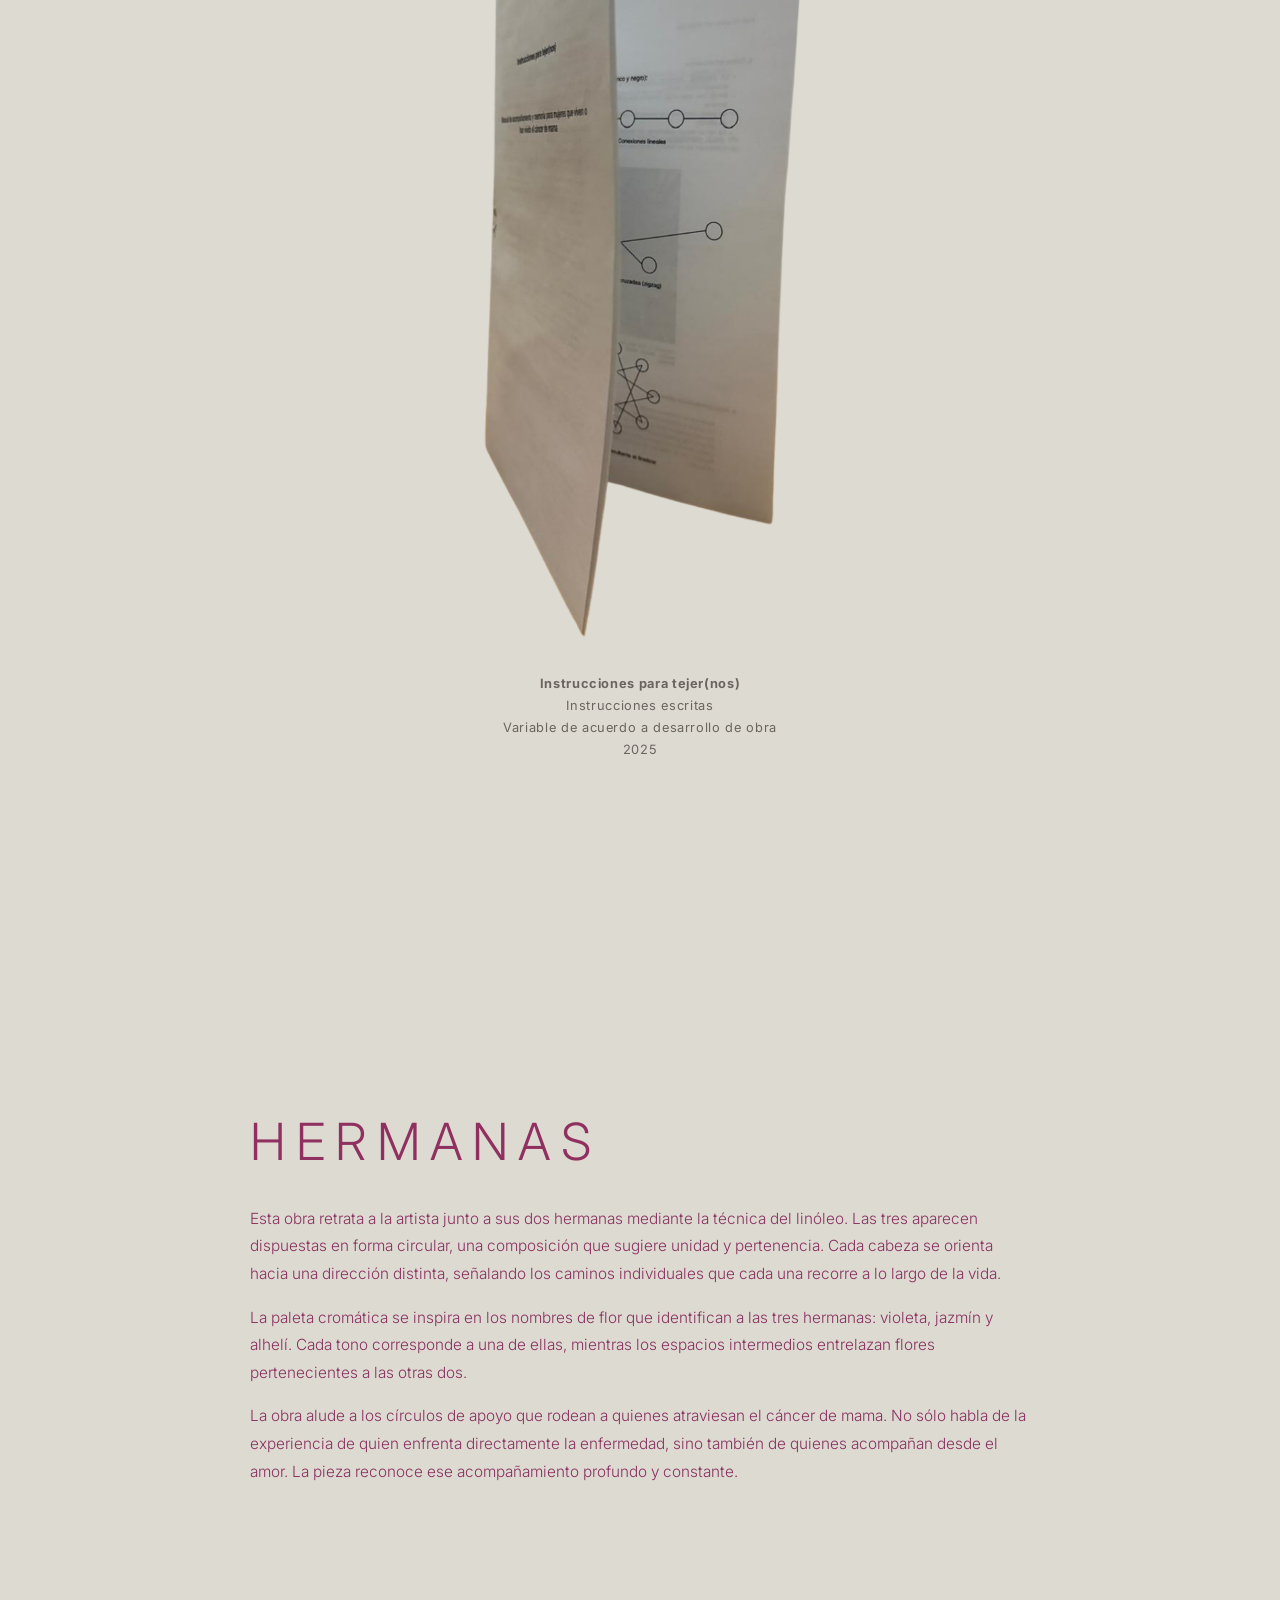
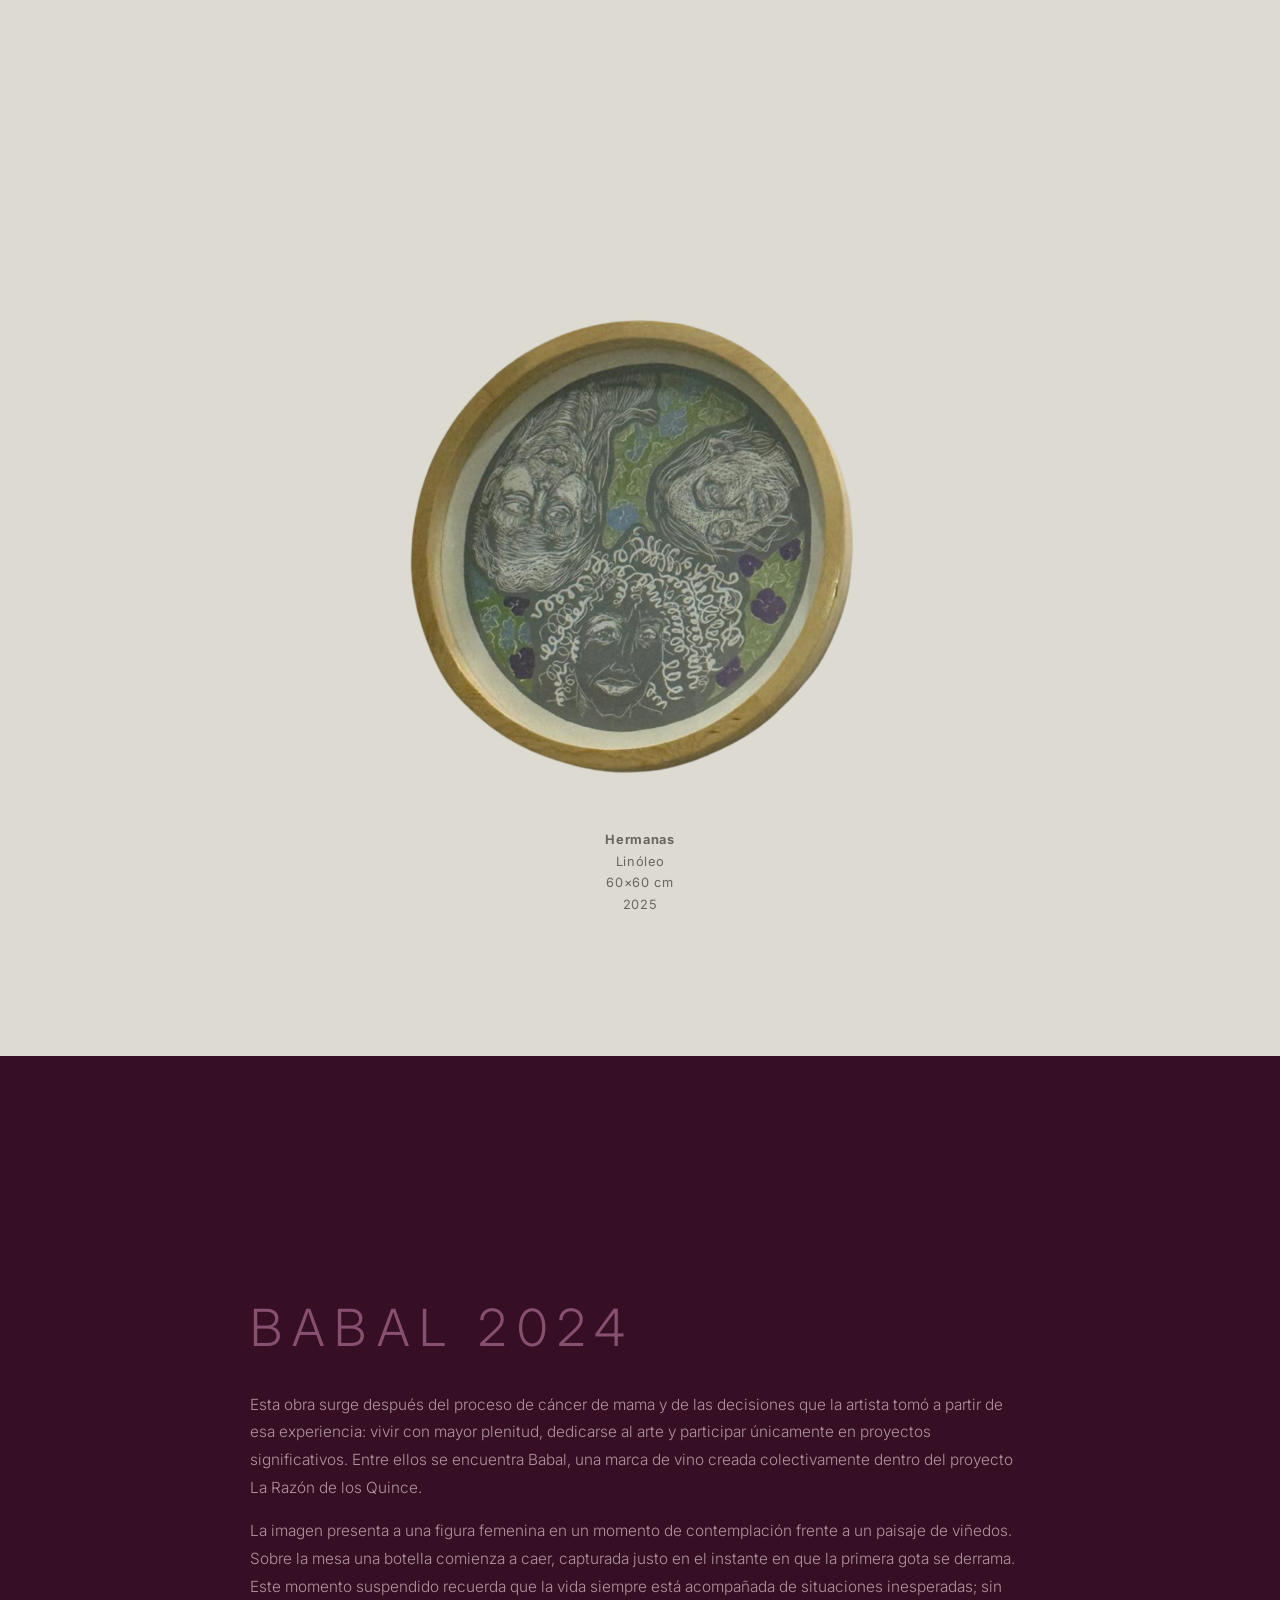
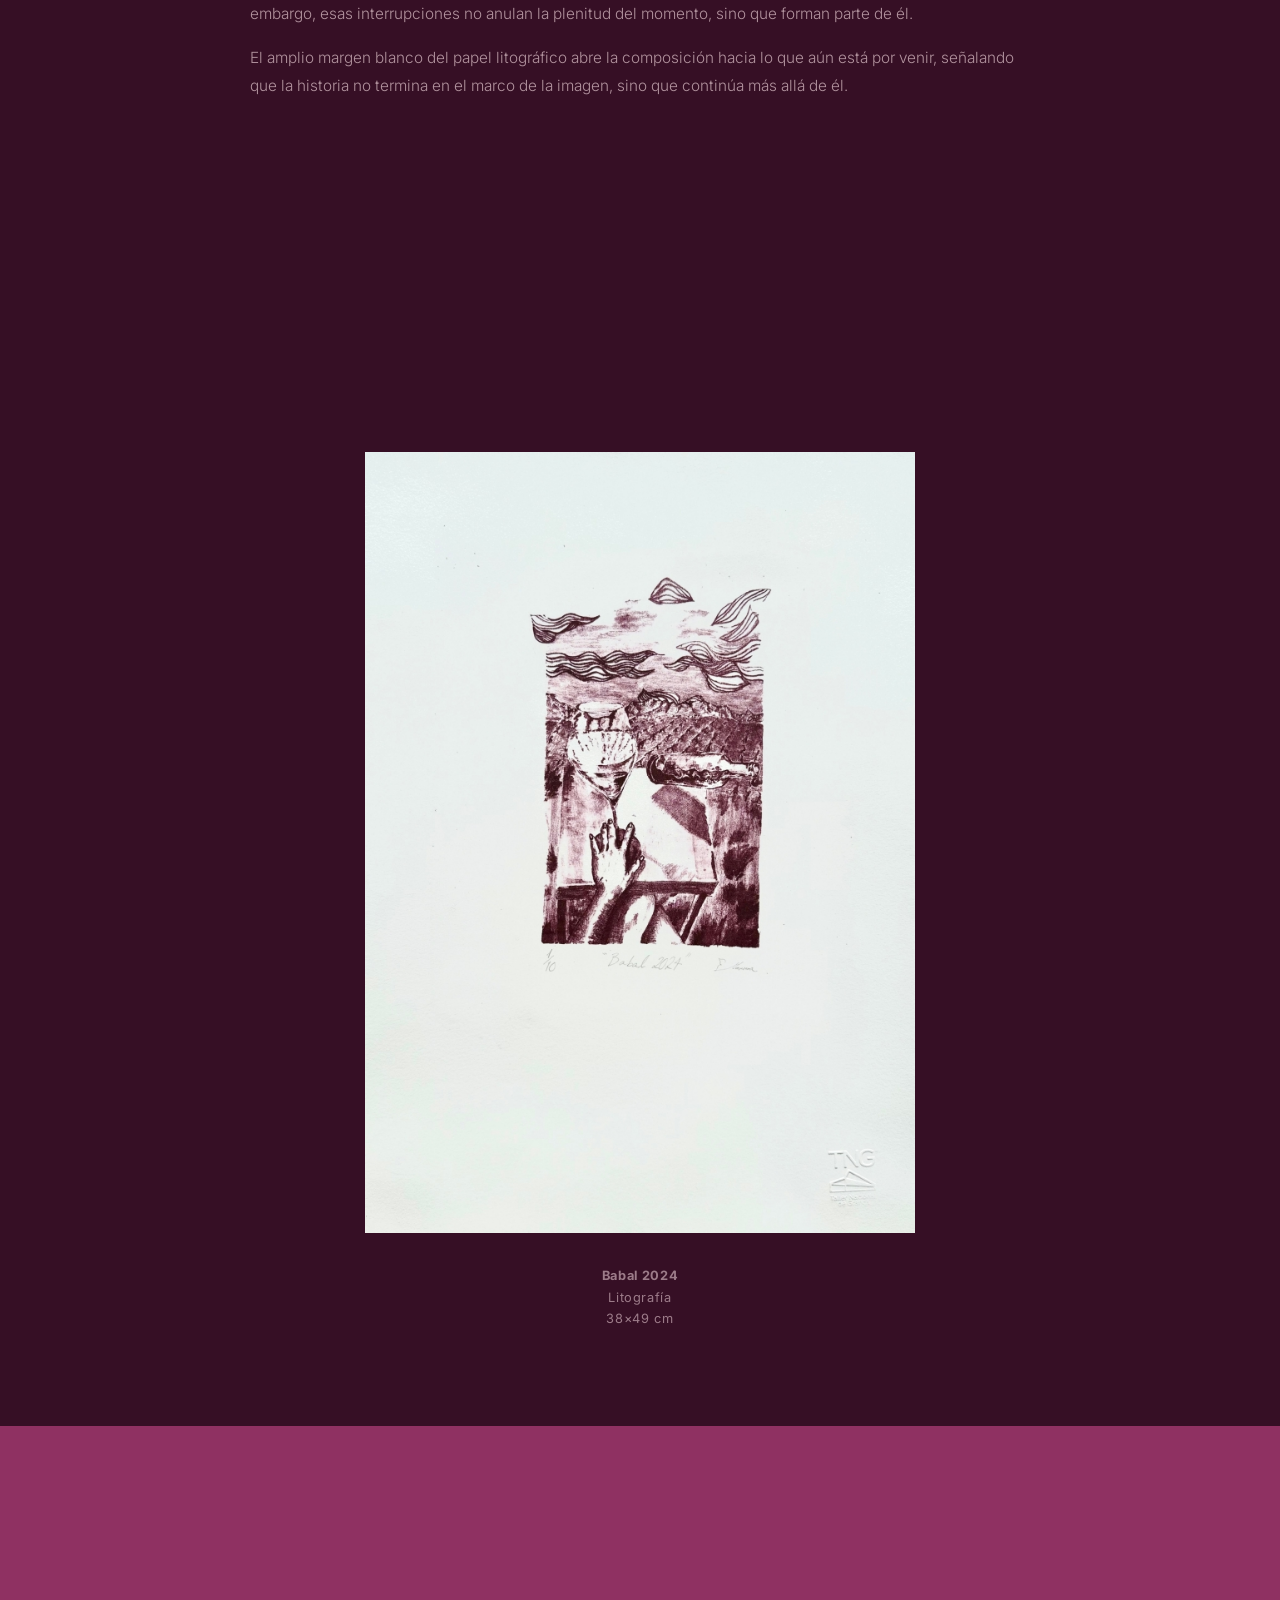
==== commit 126fc792: "Add PDF download and audio player buttons to Instrucciones para tejer(nos) Made-with: Cursor" ====
--- a/exposicion060326/index.html
+++ b/exposicion060326/index.html
@@ -321,6 +321,24 @@
           El valor de la obra no reside en el objeto material, sino en la acción que provoca: el encuentro entre personas, la escucha mutua y la red de apoyo que se forma durante la sesión. La obra existe cada vez que las personas se reúnen, comparten su experiencia y construyen entre todas una red de apoyo.
         </p>
       </div>
+      <div class="instrucciones-actions fade-in">
+        <a href="../Instrucciones_para_tejer_nos_Manual.pdf" download class="btn btn--primary">Descargar instructivo (PDF)</a>
+        <div class="audio-control">
+          <button class="btn btn--ghost" id="btnAudioTejer" aria-label="Reproducir audio">
+            <span class="audio-control__icon" id="audioIcon">&#9654;</span> Escuchar audio
+          </button>
+          <a href="../sirenamarinaart_entretejer(nos).MP3" download class="btn btn--ghost">Descargar audio</a>
+        </div>
+        <div class="audio-player" id="audioPlayerWrap" style="display:none;">
+          <audio id="audioTejer" preload="metadata">
+            <source src="../sirenamarinaart_entretejer(nos).MP3" type="audio/mpeg">
+          </audio>
+          <div class="audio-player__bar">
+            <input type="range" class="audio-player__progress" id="audioProgress" value="0" min="0" max="100" step="0.1">
+            <span class="audio-player__time" id="audioTime">0:00 / 0:00</span>
+          </div>
+        </div>
+      </div>
     </div>
   </section>
 
@@ -479,5 +497,50 @@
   <button class="back-to-top" id="backToTop" aria-label="Volver arriba">&uarr;</button>
 
   <script src="../js/main.js"></script>
+  <script>
+  (function(){
+    var btn = document.getElementById('btnAudioTejer');
+    var audio = document.getElementById('audioTejer');
+    var wrap = document.getElementById('audioPlayerWrap');
+    var icon = document.getElementById('audioIcon');
+    var progress = document.getElementById('audioProgress');
+    var timeEl = document.getElementById('audioTime');
+    if(!btn||!audio) return;
+
+    function fmt(s){
+      var m=Math.floor(s/60), sec=Math.floor(s%60);
+      return m+':'+(sec<10?'0':'')+sec;
+    }
+
+    btn.addEventListener('click',function(){
+      wrap.style.display='block';
+      if(audio.paused){
+        audio.play();
+        icon.innerHTML='&#10074;&#10074;';
+        btn.querySelector('.audio-control__icon').nextSibling.textContent=' Pausar audio';
+      } else {
+        audio.pause();
+        icon.innerHTML='&#9654;';
+        btn.querySelector('.audio-control__icon').nextSibling.textContent=' Escuchar audio';
+      }
+    });
+
+    audio.addEventListener('timeupdate',function(){
+      if(audio.duration){
+        progress.value=(audio.currentTime/audio.duration)*100;
+        timeEl.textContent=fmt(audio.currentTime)+' / '+fmt(audio.duration);
+      }
+    });
+
+    audio.addEventListener('ended',function(){
+      icon.innerHTML='&#9654;';
+      btn.querySelector('.audio-control__icon').nextSibling.textContent=' Escuchar audio';
+    });
+
+    progress.addEventListener('input',function(){
+      if(audio.duration) audio.currentTime=(this.value/100)*audio.duration;
+    });
+  })();
+  </script>
 </body>
 </html>
--- a/css/styles.css
+++ b/css/styles.css
@@ -1096,6 +1096,73 @@
   background: var(--color-magenta-text);
 }
 
+/* ---------- INSTRUCCIONES ACTIONS ---------- */
+.instrucciones-actions {
+  margin-top: var(--space-lg);
+  display: flex;
+  flex-direction: column;
+  gap: var(--space-sm);
+  align-items: flex-start;
+}
+
+.audio-control {
+  display: flex;
+  flex-wrap: wrap;
+  gap: var(--space-sm);
+}
+
+.audio-control__icon {
+  font-size: 0.7em;
+  margin-right: 0.3em;
+}
+
+.audio-player {
+  width: 100%;
+  max-width: 480px;
+}
+
+.audio-player__bar {
+  display: flex;
+  align-items: center;
+  gap: var(--space-sm);
+}
+
+.audio-player__progress {
+  -webkit-appearance: none;
+  appearance: none;
+  flex: 1;
+  height: 3px;
+  background: rgba(143, 49, 98, 0.2);
+  border-radius: 2px;
+  outline: none;
+  cursor: pointer;
+}
+
+.audio-player__progress::-webkit-slider-thumb {
+  -webkit-appearance: none;
+  width: 12px;
+  height: 12px;
+  border-radius: 50%;
+  background: var(--color-magenta-text);
+  cursor: pointer;
+}
+
+.audio-player__progress::-moz-range-thumb {
+  width: 12px;
+  height: 12px;
+  border-radius: 50%;
+  background: var(--color-magenta-text);
+  border: none;
+  cursor: pointer;
+}
+
+.audio-player__time {
+  font-size: 0.7rem;
+  letter-spacing: 0.05em;
+  color: var(--color-gris);
+  white-space: nowrap;
+}
+
 /* ---------- EXPO DOWNLOAD ---------- */
 .expo-download {
   background: var(--bg-magenta);
